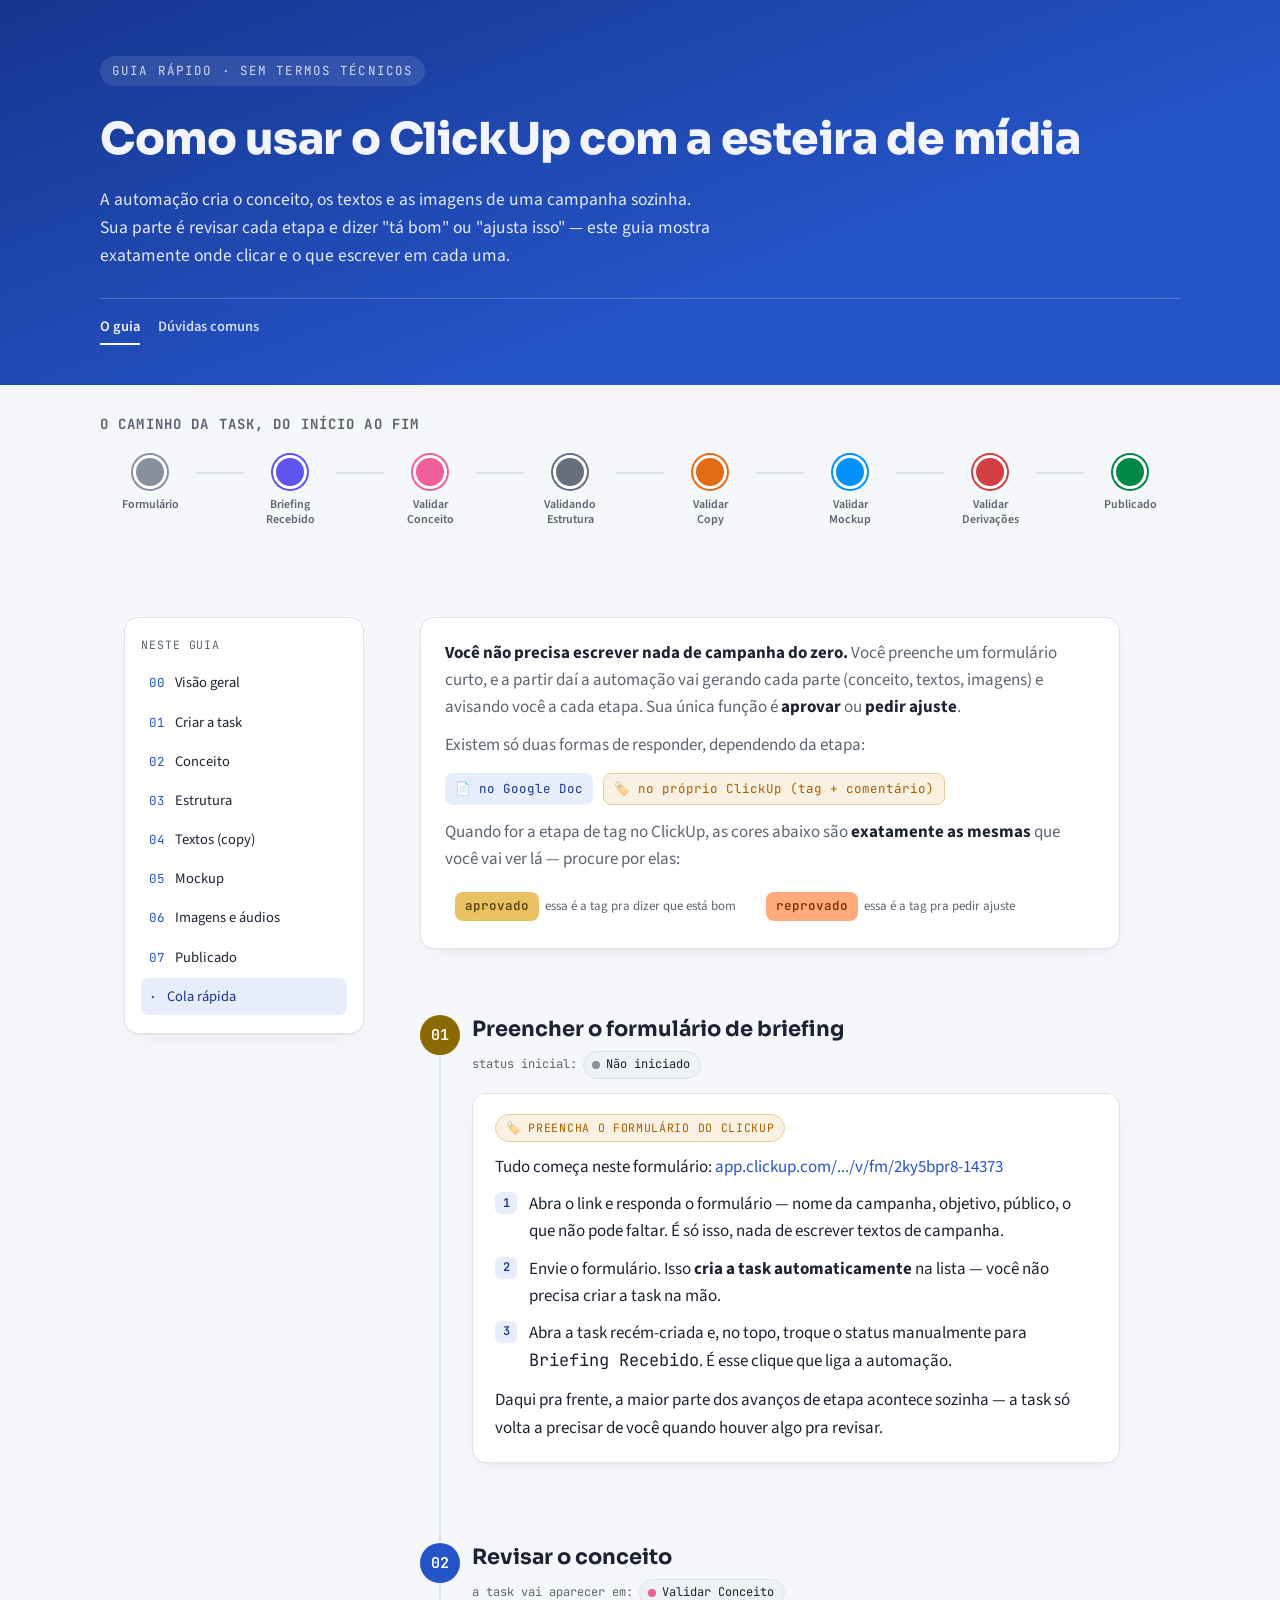
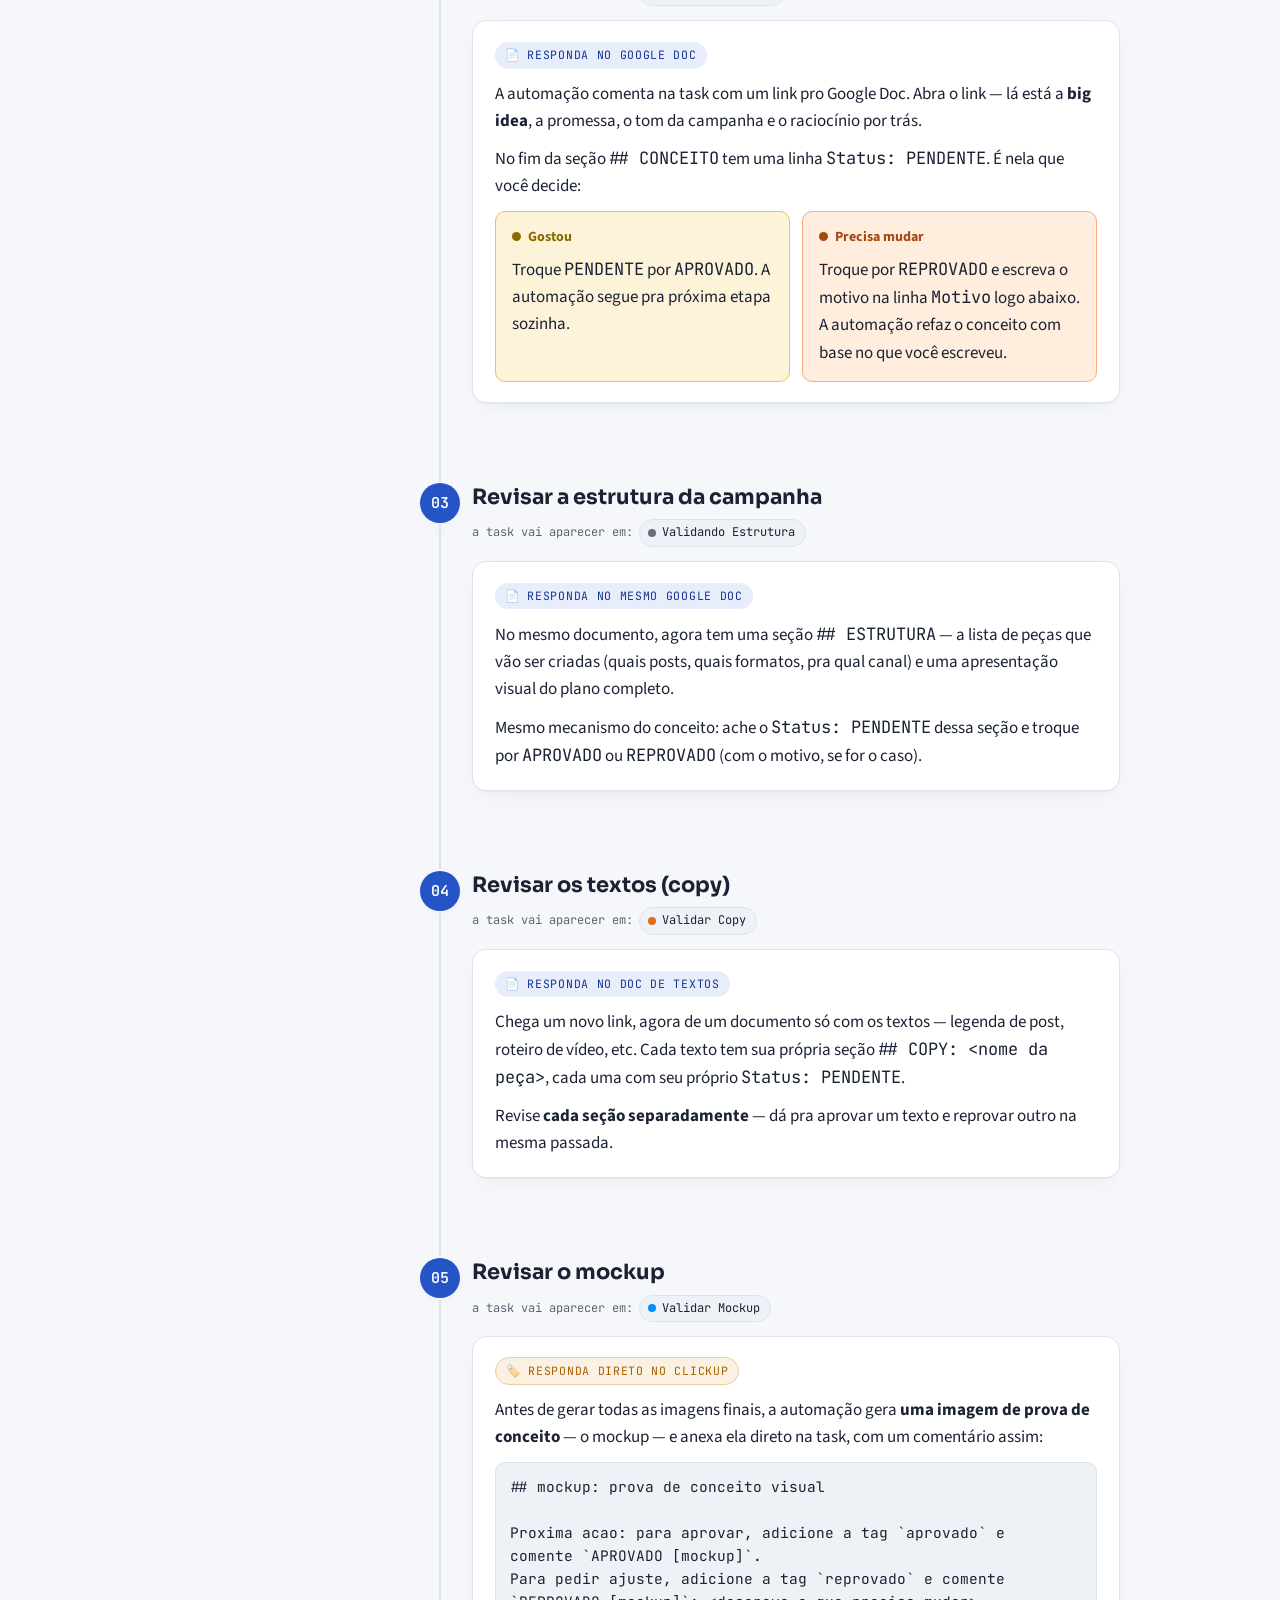
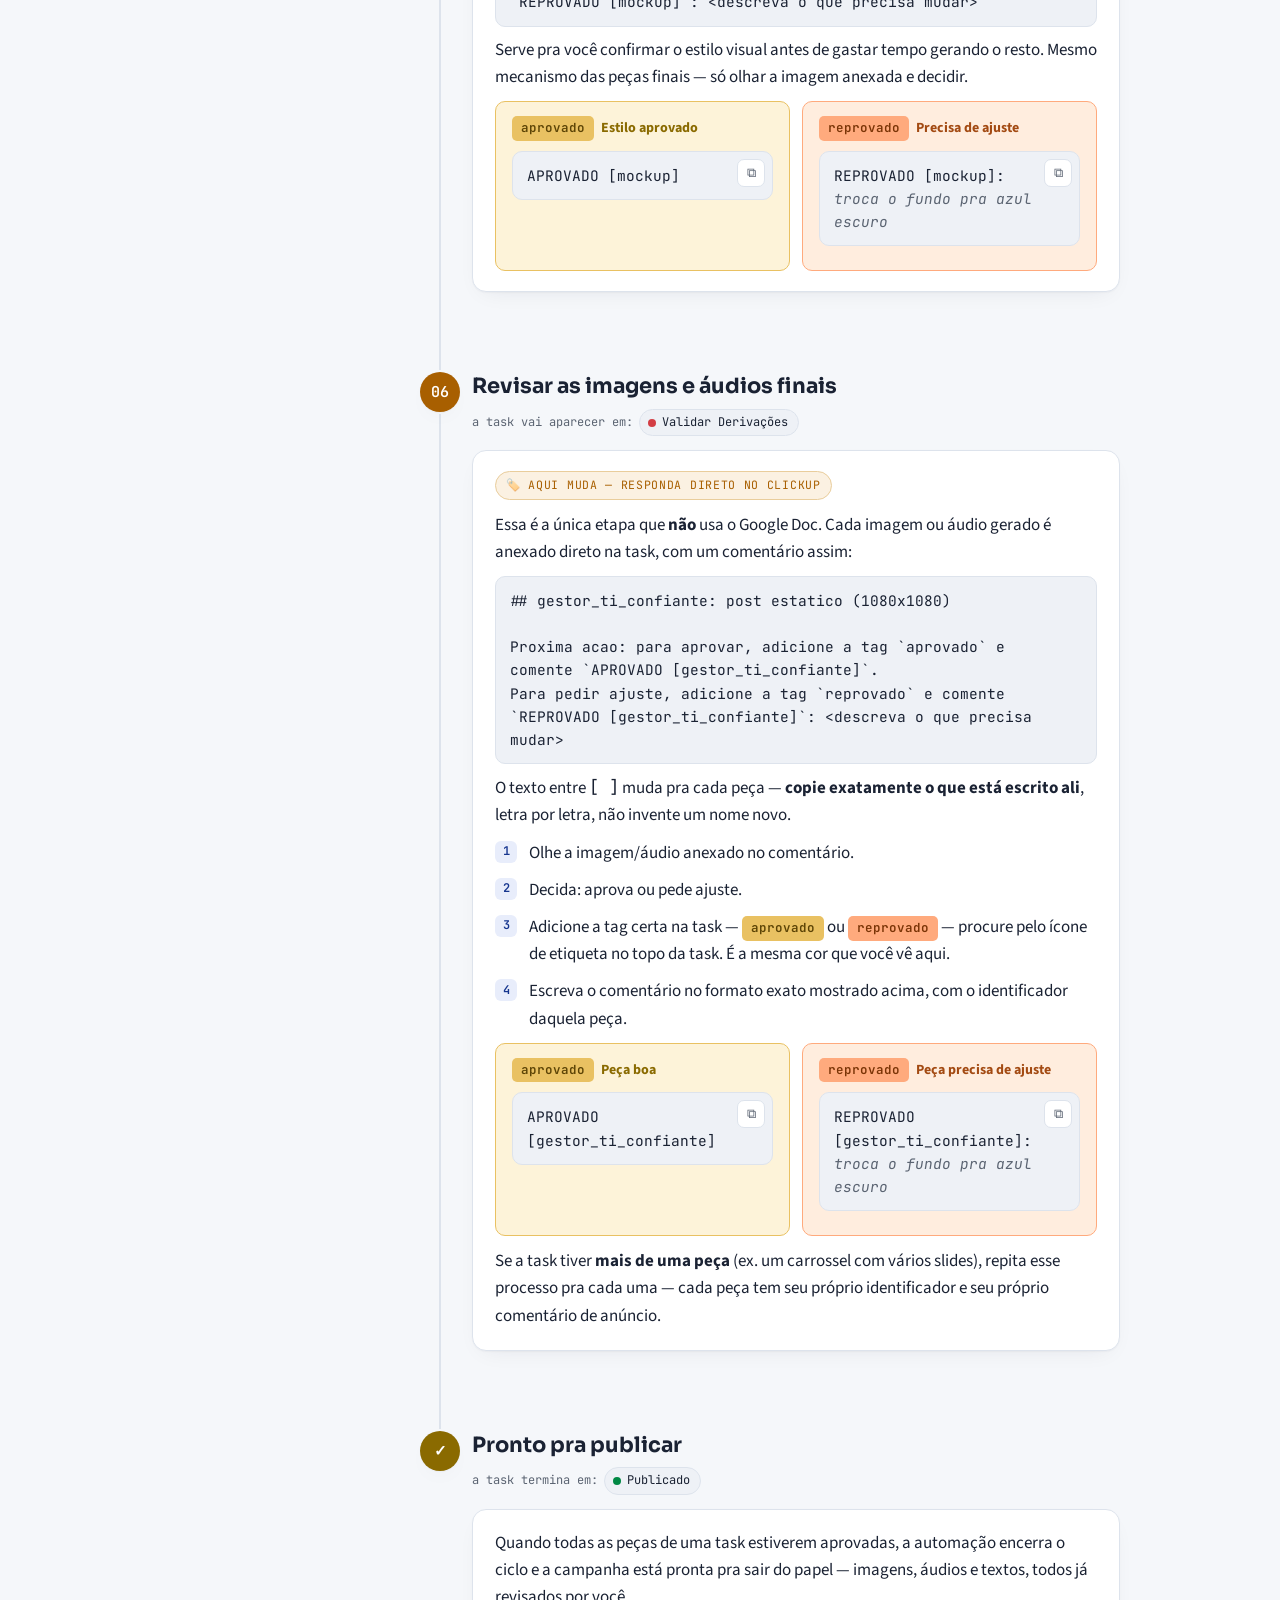
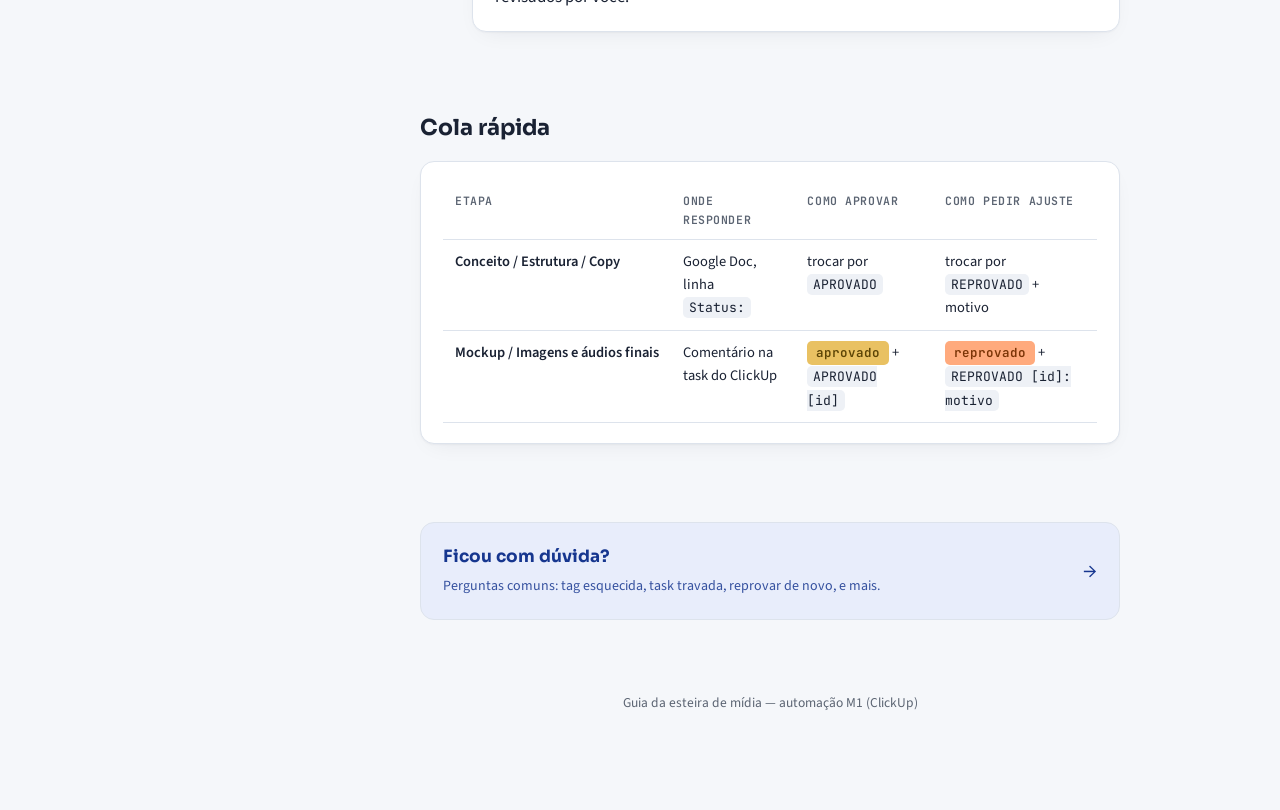
==== index.html @ e34e5178 "Gota do hover agora forma, solta e cai abaixo das letras (antes so crescia parada)" ====
<!doctype html>
<html lang="pt-BR">
<head>
<meta charset="UTF-8">
<title>Guia da Esteira de Mídia</title>
<meta name="viewport" content="width=device-width, initial-scale=1.0">
<meta name="robots" content="noindex, nofollow">
<meta name="description" content="Passo a passo de como usar o ClickUp com a automação de mídia: o fluxo completo, o que revisar em cada etapa e onde tirar dúvidas.">
<link rel="preconnect" href="https://fonts.googleapis.com">
<link rel="preconnect" href="https://fonts.gstatic.com" crossorigin>
<link href="https://fonts.googleapis.com/css2?family=Sora:wght@600;700;800&family=Source+Sans+3:wght@400;500;600;700&family=JetBrains+Mono:wght@400;500;600&display=swap" rel="stylesheet">
<link rel="stylesheet" href="style.css?v=5">
<style>
/* efeito de derretimento no hover das bolinhas do fluxo. está inline de propósito:
   assim não depende do cache do style.css externo, e vence a regra de hover antiga
   (mesma especificidade, mas declarada depois do <link>). */
.flowmap-node {
  position: relative;
  transform-origin: 50% 0%;
  transition: border-radius 0.45s ease, transform 0.45s ease;
}
.flowmap-node::after {
  content: "";
  position: absolute;
  left: 50%;
  top: 92%;
  width: 8px;
  height: 0;
  background: var(--fcolor, var(--text-soft));
  border-radius: 50% 50% 58% 58%;
  transform: translateX(-50%);
  opacity: 0;
  pointer-events: none;
}
.flowmap-step a:hover .flowmap-node {
  border-radius: 38% 62% 24% 76% / 78% 60% 40% 22%;
  transform: scaleY(0.62) scaleX(1.28) translateY(5px);
}
.flowmap-step a:hover .flowmap-node::after {
  animation: flowmap-pingo 1.5s ease-in infinite;
}
/* a gota se forma na base da bolinha, estica, solta e cai passando das letras */
@keyframes flowmap-pingo {
  0%   { height: 2px;  opacity: 0;    transform: translateX(-50%) translateY(0)    scaleX(1); }
  16%  { height: 8px;  opacity: 1;    transform: translateX(-50%) translateY(0)    scaleX(1); }
  30%  { height: 13px; opacity: 1;    transform: translateX(-50%) translateY(1px)  scaleX(0.78); }
  42%  { height: 9px;  opacity: 1;    transform: translateX(-50%) translateY(14px) scaleX(1); }
  72%  { height: 9px;  opacity: 0.95; transform: translateX(-50%) translateY(38px) scaleX(0.95); }
  100% { height: 9px;  opacity: 0;    transform: translateX(-50%) translateY(56px) scaleX(0.88); }
}
/* respiro embaixo pra gota cair sem ser cortada pelo overflow do .flowmap */
.flowmap { padding-bottom: 34px; }
</style>
</head>
<body>

<div class="top">
  <div class="top-inner">
    <span class="eyebrow">Guia rápido · sem termos técnicos</span>
    <h1>Como usar o ClickUp com a esteira de mídia</h1>
    <p class="lede">A automação cria o conceito, os textos e as imagens de uma campanha sozinha. Sua parte é revisar cada etapa e dizer "tá bom" ou "ajusta isso" — este guia mostra exatamente onde clicar e o que escrever em cada uma.</p>
    <nav class="top-nav">
      <a href="index.html" class="current">O guia</a>
      <a href="duvidas.html">Dúvidas comuns</a>
    </nav>
  </div>
</div>

<div class="flowmap-wrap">
  <div class="flowmap-inner">
    <h2>O caminho da task, do início ao fim</h2>
    <div class="flowmap">
      <div class="flowmap-step">
        <a href="#criar-task">
          <span class="flowmap-node" style="--fcolor:#87909e"></span>
          <span class="flowmap-label">Formulário</span>
        </a>
      </div>
      <div class="flowmap-connector"></div>
      <div class="flowmap-step">
        <a href="#criar-task">
          <span class="flowmap-node" style="--fcolor:#5f55ee"></span>
          <span class="flowmap-label">Briefing<br>Recebido</span>
        </a>
      </div>
      <div class="flowmap-connector"></div>
      <div class="flowmap-step">
        <a href="#conceito">
          <span class="flowmap-node" style="--fcolor:#ee5e99"></span>
          <span class="flowmap-label">Validar<br>Conceito</span>
        </a>
      </div>
      <div class="flowmap-connector"></div>
      <div class="flowmap-step">
        <a href="#estrutura">
          <span class="flowmap-node" style="--fcolor:#656f7d"></span>
          <span class="flowmap-label">Validando<br>Estrutura</span>
        </a>
      </div>
      <div class="flowmap-connector"></div>
      <div class="flowmap-step">
        <a href="#copy">
          <span class="flowmap-node" style="--fcolor:#e16b16"></span>
          <span class="flowmap-label">Validar<br>Copy</span>
        </a>
      </div>
      <div class="flowmap-connector"></div>
      <div class="flowmap-step">
        <a href="#mockup">
          <span class="flowmap-node" style="--fcolor:#0091ff"></span>
          <span class="flowmap-label">Validar<br>Mockup</span>
        </a>
      </div>
      <div class="flowmap-connector"></div>
      <div class="flowmap-step">
        <a href="#pecas">
          <span class="flowmap-node" style="--fcolor:#d33d44"></span>
          <span class="flowmap-label">Validar<br>Derivações</span>
        </a>
      </div>
      <div class="flowmap-connector"></div>
      <div class="flowmap-step">
        <a href="#publicado">
          <span class="flowmap-node" style="--fcolor:#008844"></span>
          <span class="flowmap-label">Publicado</span>
        </a>
      </div>
    </div>
  </div>
</div>

<div class="shell">
  <div class="nav-col">
    <nav aria-label="Navegação do guia">
      <span class="nav-title">Neste guia</span>
      <ol>
        <li><a href="#visao-geral"><span class="n">00</span> Visão geral</a></li>
        <li><a href="#criar-task"><span class="n">01</span> Criar a task</a></li>
        <li><a href="#conceito"><span class="n">02</span> Conceito</a></li>
        <li><a href="#estrutura"><span class="n">03</span> Estrutura</a></li>
        <li><a href="#copy"><span class="n">04</span> Textos (copy)</a></li>
        <li><a href="#mockup"><span class="n">05</span> Mockup</a></li>
        <li><a href="#pecas"><span class="n">06</span> Imagens e áudios</a></li>
        <li><a href="#publicado"><span class="n">07</span> Publicado</a></li>
        <li><a href="#chuleta"><span class="n">·</span> Cola rápida</a></li>
      </ol>
    </nav>
  </div>

  <div class="main-col">

    <section class="intro-block" id="visao-geral" data-observe>
      <p><strong>Você não precisa escrever nada de campanha do zero.</strong> Você preenche um formulário curto, e a partir daí a automação vai gerando cada parte (conceito, textos, imagens) e avisando você a cada etapa. Sua única função é <strong>aprovar</strong> ou <strong>pedir ajuste</strong>.</p>
      <p>Existem só duas formas de responder, dependendo da etapa:</p>
      <div class="legend">
        <span class="doc">📄 no Google Doc</span>
        <span class="cu">🏷️ no próprio ClickUp (tag + comentário)</span>
      </div>
      <p style="margin-top:14px">Quando for a etapa de tag no ClickUp, as cores abaixo são <strong>exatamente as mesmas</strong> que você vai ver lá — procure por elas:</p>
      <div class="legend">
        <span class="tag-note"><span class="tag-pill aprovado">aprovado</span> essa é a tag pra dizer que está bom</span>
        <span class="tag-note"><span class="tag-pill reprovado">reprovado</span> essa é a tag pra pedir ajuste</span>
      </div>
    </section>

    <div class="stage done" id="criar-task" data-observe>
      <div class="dot">01</div>
      <h2>Preencher o formulário de briefing</h2>
      <div class="status-pill">status inicial: <span class="chip" style="--dot-color:#87909e"><i class="status-dot"></i>Não iniciado</span></div>
      <div class="card">
        <div class="where-tag cu">🏷️ preencha o formulário do ClickUp</div>
        <p>Tudo começa neste formulário: <a href="https://app.clickup.com/90132830984/v/fm/2ky5bpr8-14373" target="_blank" rel="noopener">app.clickup.com/.../v/fm/2ky5bpr8-14373</a></p>
        <ol class="step-list">
          <li>Abra o link e responda o formulário — nome da campanha, objetivo, público, o que não pode faltar. É só isso, nada de escrever textos de campanha.</li>
          <li>Envie o formulário. Isso <strong>cria a task automaticamente</strong> na lista — você não precisa criar a task na mão.</li>
          <li>Abra a task recém-criada e, no topo, troque o status manualmente para <code>Briefing Recebido</code>. É esse clique que liga a automação.</li>
        </ol>
        <p style="margin-top:12px">Daqui pra frente, a maior parte dos avanços de etapa acontece sozinha — a task só volta a precisar de você quando houver algo pra revisar.</p>
      </div>
    </div>

    <div class="stage" id="conceito" data-observe>
      <div class="dot">02</div>
      <h2>Revisar o conceito</h2>
      <div class="status-pill">a task vai aparecer em: <span class="chip" style="--dot-color:#ee5e99"><i class="status-dot"></i>Validar Conceito</span></div>
      <div class="card">
        <div class="where-tag doc">📄 responda no Google Doc</div>
        <p>A automação comenta na task com um link pro Google Doc. Abra o link — lá está a <strong>big idea</strong>, a promessa, o tom da campanha e o raciocínio por trás.</p>
        <p>No fim da seção <code>## CONCEITO</code> tem uma linha <code>Status: PENDENTE</code>. É nela que você decide:</p>
        <div class="twocol">
          <div class="choice good">
            <div class="head"><span class="dot-mark"></span>Gostou</div>
            Troque <code>PENDENTE</code> por <code>APROVADO</code>. A automação segue pra próxima etapa sozinha.
          </div>
          <div class="choice bad">
            <div class="head"><span class="dot-mark"></span>Precisa mudar</div>
            Troque por <code>REPROVADO</code> e escreva o motivo na linha <code>Motivo</code> logo abaixo. A automação refaz o conceito com base no que você escreveu.
          </div>
        </div>
      </div>
    </div>

    <div class="stage" id="estrutura" data-observe>
      <div class="dot">03</div>
      <h2>Revisar a estrutura da campanha</h2>
      <div class="status-pill">a task vai aparecer em: <span class="chip" style="--dot-color:#656f7d"><i class="status-dot"></i>Validando Estrutura</span></div>
      <div class="card">
        <div class="where-tag doc">📄 responda no mesmo Google Doc</div>
        <p>No mesmo documento, agora tem uma seção <code>## ESTRUTURA</code> — a lista de peças que vão ser criadas (quais posts, quais formatos, pra qual canal) e uma apresentação visual do plano completo.</p>
        <p>Mesmo mecanismo do conceito: ache o <code>Status: PENDENTE</code> dessa seção e troque por <code>APROVADO</code> ou <code>REPROVADO</code> (com o motivo, se for o caso).</p>
      </div>
    </div>

    <div class="stage" id="copy" data-observe>
      <div class="dot">04</div>
      <h2>Revisar os textos (copy)</h2>
      <div class="status-pill">a task vai aparecer em: <span class="chip" style="--dot-color:#e16b16"><i class="status-dot"></i>Validar Copy</span></div>
      <div class="card">
        <div class="where-tag doc">📄 responda no Doc de textos</div>
        <p>Chega um novo link, agora de um documento só com os textos — legenda de post, roteiro de vídeo, etc. Cada texto tem sua própria seção <code>## COPY: &lt;nome da peça&gt;</code>, cada uma com seu próprio <code>Status: PENDENTE</code>.</p>
        <p>Revise <strong>cada seção separadamente</strong> — dá pra aprovar um texto e reprovar outro na mesma passada.</p>
      </div>
    </div>

    <div class="stage" id="mockup" data-observe>
      <div class="dot">05</div>
      <h2>Revisar o mockup</h2>
      <div class="status-pill">a task vai aparecer em: <span class="chip" style="--dot-color:#0091ff"><i class="status-dot"></i>Validar Mockup</span></div>
      <div class="card">
        <div class="where-tag cu">🏷️ responda direto no ClickUp</div>
        <p>Antes de gerar todas as imagens finais, a automação gera <strong>uma imagem de prova de conceito</strong> — o mockup — e anexa ela direto na task, com um comentário assim:</p>
        <div class="type-box-wrap">
          <div class="type-box" id="exemplo-anuncio-mockup">## mockup: prova de conceito visual

Proxima acao: para aprovar, adicione a tag `aprovado` e comente `APROVADO [mockup]`.
Para pedir ajuste, adicione a tag `reprovado` e comente `REPROVADO [mockup]`: &lt;descreva o que precisa mudar&gt;</div>
        </div>
        <p>Serve pra você confirmar o estilo visual antes de gastar tempo gerando o resto. Mesmo mecanismo das peças finais — só olhar a imagem anexada e decidir.</p>
        <div class="twocol">
          <div class="choice good">
            <div class="head"><span class="tag-pill aprovado">aprovado</span>Estilo aprovado</div>
            <div class="type-box-wrap">
              <div class="type-box" id="exemplo-aprovado-mockup">APROVADO [mockup]</div>
              <button class="copy-btn" data-copy-target="#exemplo-aprovado-mockup" title="Copiar" aria-label="Copiar texto de aprovação">⧉</button>
            </div>
          </div>
          <div class="choice bad">
            <div class="head"><span class="tag-pill reprovado">reprovado</span>Precisa de ajuste</div>
            <div class="type-box-wrap">
              <div class="type-box" id="exemplo-reprovado-mockup">REPROVADO [mockup]: <span class="ph">troca o fundo pra azul escuro</span></div>
              <button class="copy-btn" data-copy-target="#exemplo-reprovado-mockup" title="Copiar" aria-label="Copiar texto de reprovação">⧉</button>
            </div>
          </div>
        </div>
      </div>
    </div>

    <div class="stage action" id="pecas" data-observe>
      <div class="dot">06</div>
      <h2>Revisar as imagens e áudios finais</h2>
      <div class="status-pill">a task vai aparecer em: <span class="chip" style="--dot-color:#d33d44"><i class="status-dot"></i>Validar Derivações</span></div>
      <div class="card">
        <div class="where-tag cu">🏷️ aqui muda — responda direto no ClickUp</div>
        <p>Essa é a única etapa que <strong>não</strong> usa o Google Doc. Cada imagem ou áudio gerado é anexado direto na task, com um comentário assim:</p>
        <div class="type-box-wrap">
          <div class="type-box" id="exemplo-anuncio">## gestor_ti_confiante: post estatico (1080x1080)

Proxima acao: para aprovar, adicione a tag `aprovado` e comente `APROVADO [gestor_ti_confiante]`.
Para pedir ajuste, adicione a tag `reprovado` e comente `REPROVADO [gestor_ti_confiante]`: &lt;descreva o que precisa mudar&gt;</div>
        </div>
        <p>O texto entre <code>[ ]</code> muda pra cada peça — <strong>copie exatamente o que está escrito ali</strong>, letra por letra, não invente um nome novo.</p>
        <ol class="step-list">
          <li>Olhe a imagem/áudio anexado no comentário.</li>
          <li>Decida: aprova ou pede ajuste.</li>
          <li>Adicione a tag certa na task — <span class="tag-pill aprovado">aprovado</span> ou <span class="tag-pill reprovado">reprovado</span> — procure pelo ícone de etiqueta no topo da task. É a mesma cor que você vê aqui.</li>
          <li>Escreva o comentário no formato exato mostrado acima, com o identificador daquela peça.</li>
        </ol>
        <div class="twocol">
          <div class="choice good">
            <div class="head"><span class="tag-pill aprovado">aprovado</span>Peça boa</div>
            <div class="type-box-wrap">
              <div class="type-box" id="exemplo-aprovado">APROVADO [gestor_ti_confiante]</div>
              <button class="copy-btn" data-copy-target="#exemplo-aprovado" title="Copiar" aria-label="Copiar texto de aprovação">⧉</button>
            </div>
          </div>
          <div class="choice bad">
            <div class="head"><span class="tag-pill reprovado">reprovado</span>Peça precisa de ajuste</div>
            <div class="type-box-wrap">
              <div class="type-box" id="exemplo-reprovado">REPROVADO [gestor_ti_confiante]: <span class="ph">troca o fundo pra azul escuro</span></div>
              <button class="copy-btn" data-copy-target="#exemplo-reprovado" title="Copiar" aria-label="Copiar texto de reprovação">⧉</button>
            </div>
          </div>
        </div>
        <p style="margin-top:12px">Se a task tiver <strong>mais de uma peça</strong> (ex. um carrossel com vários slides), repita esse processo pra cada uma — cada peça tem seu próprio identificador e seu próprio comentário de anúncio.</p>
      </div>
    </div>

    <div class="stage done" id="publicado" data-observe>
      <div class="dot">✓</div>
      <h2>Pronto pra publicar</h2>
      <div class="status-pill">a task termina em: <span class="chip" style="--dot-color:#008844"><i class="status-dot"></i>Publicado</span></div>
      <div class="card">
        <p>Quando todas as peças de uma task estiverem aprovadas, a automação encerra o ciclo e a campanha está pronta pra sair do papel — imagens, áudios e textos, todos já revisados por você.</p>
      </div>
    </div>

    <section id="chuleta" data-observe>
      <h2 style="font-size:22px; margin-bottom: 16px;">Cola rápida</h2>
      <div class="card cheat-wrap">
        <table class="cheat">
          <thead>
            <tr><th>Etapa</th><th>Onde responder</th><th>Como aprovar</th><th>Como pedir ajuste</th></tr>
          </thead>
          <tbody>
            <tr>
              <td>Conceito / Estrutura / Copy</td>
              <td>Google Doc, linha <code>Status:</code></td>
              <td>trocar por <code>APROVADO</code></td>
              <td>trocar por <code>REPROVADO</code> + motivo</td>
            </tr>
            <tr>
              <td>Mockup / Imagens e áudios finais</td>
              <td>Comentário na task do ClickUp</td>
              <td><span class="tag-pill aprovado">aprovado</span> + <code>APROVADO [id]</code></td>
              <td><span class="tag-pill reprovado">reprovado</span> + <code>REPROVADO [id]: motivo</code></td>
            </tr>
          </tbody>
        </table>
      </div>
    </section>

    <a class="next-link" href="duvidas.html">
      <span class="txt">
        <strong>Ficou com dúvida?</strong>
        <span>Perguntas comuns: tag esquecida, task travada, reprovar de novo, e mais.</span>
      </span>
      <span class="arrow">→</span>
    </a>

    <footer class="end">Guia da esteira de mídia — automação M1 (ClickUp)</footer>

  </div>
</div>

<script src="script.js"></script>
</body>
</html>
---- style.css ----
:root {
  --bg: #f5f7fa;
  --surface: #ffffff;
  --surface-2: #eef1f6;
  --border: #dde3ec;
  --text: #1a2233;
  --text-soft: #5b6472;
  --accent: #2554c7;
  --accent-soft: #e8edfb;
  --accent-strong: #16368f;
  --amber: #a85f00;
  --amber-soft: #fbf1e2;
  --amber-border: #e9cd9c;

  /* cores reais das tags do ClickUp (space "Automação"): aprovado / reprovado.
     ficam fixas (não mudam com o tema) porque representam uma cor do mundo real. */
  --tag-aprovado: #e9c162;
  --tag-aprovado-ink: #5c4406;
  --tag-reprovado: #ffaa7d;
  --tag-reprovado-ink: #7a3406;

  --good: #8a6a00;
  --good-soft: #fdf3d9;
  --good-border: #e9c162;
  --bad: #a34a12;
  --bad-soft: #ffedde;
  --bad-border: #ffaa7d;

  --shadow: 0 1px 2px rgba(20, 30, 50, 0.04), 0 8px 24px -12px rgba(20, 30, 50, 0.10);
  --radius: 14px;
  --font-display: "Sora", system-ui, sans-serif;
  --font-body: "Source Sans 3", system-ui, sans-serif;
  --font-mono: "JetBrains Mono", ui-monospace, monospace;
}

@media (prefers-color-scheme: dark) {
  :root:not([data-theme="light"]) {
    --bg: #10141c;
    --surface: #171d29;
    --surface-2: #1d2432;
    --border: #2a3345;
    --text: #e7ebf3;
    --text-soft: #9aa5bd;
    --accent: #6d94ff;
    --accent-soft: #1c2740;
    --accent-strong: #a9c0ff;
    --amber: #e2ac5c;
    --amber-soft: #35281a;
    --amber-border: #5a4423;
    --good: #f0d090;
    --good-soft: #362b10;
    --good-border: #e9c162;
    --bad: #ffb98c;
    --bad-soft: #3a2214;
    --bad-border: #ffaa7d;
    --shadow: 0 1px 2px rgba(0, 0, 0, 0.3), 0 8px 24px -12px rgba(0, 0, 0, 0.5);
  }
}

:root[data-theme="dark"] {
  --bg: #10141c;
  --surface: #171d29;
  --surface-2: #1d2432;
  --border: #2a3345;
  --text: #e7ebf3;
  --text-soft: #9aa5bd;
  --accent: #6d94ff;
  --accent-soft: #1c2740;
  --accent-strong: #a9c0ff;
  --amber: #e2ac5c;
  --amber-soft: #35281a;
  --amber-border: #5a4423;
  --good: #f0d090;
  --good-soft: #362b10;
  --good-border: #e9c162;
  --bad: #ffb98c;
  --bad-soft: #3a2214;
  --bad-border: #ffaa7d;
  --shadow: 0 1px 2px rgba(0, 0, 0, 0.3), 0 8px 24px -12px rgba(0, 0, 0, 0.5);
}

* { box-sizing: border-box; }
html { scroll-behavior: smooth; }
@media (prefers-reduced-motion: reduce) { html { scroll-behavior: auto; } }

body {
  margin: 0;
  background: var(--bg);
  color: var(--text);
  font-family: var(--font-body);
  font-size: 17px;
  line-height: 1.6;
  -webkit-font-smoothing: antialiased;
}

a { color: var(--accent); text-decoration: none; }
a:hover { text-decoration: underline; }
a:focus-visible, button:focus-visible, summary:focus-visible {
  outline: 2px solid var(--accent); outline-offset: 2px; border-radius: 4px;
}

h1, h2, h3 { font-family: var(--font-display); text-wrap: balance; margin: 0; }
code, .mono { font-family: var(--font-mono); }

/* ---------------- layout shell ---------------- */
.shell {
  max-width: 1080px;
  margin: 0 auto;
  padding: 0 24px 96px;
  display: grid;
  grid-template-columns: 240px minmax(0, 700px);
  gap: 56px;
  align-items: start;
}
@media (max-width: 880px) {
  .shell { grid-template-columns: minmax(0, 1fr); }
  .nav-col { display: none; }
}

/* ---------------- top banner ---------------- */
.top {
  background: linear-gradient(160deg, var(--accent-strong), var(--accent) 65%);
  color: #f2f5ff;
  padding: 56px 24px 40px;
}
.top-inner { max-width: 1080px; margin: 0 auto; }
.eyebrow {
  font-family: var(--font-mono);
  font-size: 12.5px;
  letter-spacing: 0.09em;
  text-transform: uppercase;
  opacity: 0.85;
  display: inline-flex;
  align-items: center;
  gap: 8px;
  background: rgba(255,255,255,0.12);
  padding: 5px 12px;
  border-radius: 999px;
}
.top h1 {
  font-size: clamp(30px, 4.2vw, 44px);
  font-weight: 800;
  margin: 18px 0 12px;
  letter-spacing: -0.01em;
}
.top p.lede { max-width: 620px; font-size: 17.5px; opacity: 0.94; margin: 0 0 28px; }

.top-nav {
  display: flex;
  gap: 18px;
  font-size: 14.5px;
  border-top: 1px solid rgba(255,255,255,0.22);
  padding-top: 16px;
}
.top-nav a { color: #f2f5ff; opacity: 0.85; font-weight: 600; }
.top-nav a.current { opacity: 1; border-bottom: 2px solid #fff; padding-bottom: 4px; }
.top-nav a:hover { opacity: 1; }

/* ---------------- flow map (o caminho) ---------------- */
.flowmap-wrap { background: var(--bg); padding: 28px 24px 8px; }
.flowmap-inner { max-width: 1080px; margin: 0 auto; }
.flowmap-inner h2 {
  font-size: 14px;
  text-transform: uppercase;
  letter-spacing: 0.08em;
  color: var(--text-soft);
  font-family: var(--font-mono);
  margin-bottom: 14px;
}
.flowmap {
  display: flex;
  align-items: flex-start;
  gap: 0;
  overflow-x: auto;
  /* overflow-x:auto força overflow-y a computar como auto também (regra do spec
     quando um eixo não é 'visible') — sem esse respiro no topo, o anel do
     box-shadow do círculo fica cortado pela caixa de rolagem. o respiro embaixo
     é maior porque a gota do hover cai até ~56px abaixo da bolinha. */
  padding: 6px 4px 34px;
  scrollbar-width: thin;
}
.flowmap-step {
  display: flex;
  flex-direction: column;
  align-items: center;
  gap: 8px;
  flex: 0 0 auto;
  width: 92px;
}
.flowmap-step a {
  display: flex;
  flex-direction: column;
  align-items: center;
  gap: 8px;
  text-align: center;
  color: var(--text);
  padding: 0 6px 8px;
  border-radius: 10px;
  width: 100%;
}
.flowmap-step a:hover { background: var(--surface-2); text-decoration: none; }
.flowmap-node {
  width: 34px; height: 34px;
  border-radius: 50%;
  background: var(--fcolor, var(--text-soft));
  border: 3px solid var(--surface);
  box-shadow: 0 0 0 2px var(--fcolor, var(--text-soft));
  flex: 0 0 auto;
  position: relative;
  /* derrete ao passar o mouse: a bolinha achata/escorre e solta uma gota */
  transform-origin: 50% 0%;
  transition: border-radius 0.45s ease, transform 0.45s ease;
}
.flowmap-node::after {
  content: "";
  position: absolute;
  left: 50%;
  top: 92%;
  width: 8px;
  height: 0;
  background: var(--fcolor, var(--text-soft));
  border-radius: 50% 50% 58% 58%;
  transform: translateX(-50%);
  opacity: 0;
  pointer-events: none;
}
.flowmap-step a:hover .flowmap-node {
  border-radius: 38% 62% 24% 76% / 78% 60% 40% 22%;
  transform: scaleY(0.62) scaleX(1.28) translateY(5px);
}
.flowmap-step a:hover .flowmap-node::after {
  animation: flowmap-pingo 1.5s ease-in infinite;
}
/* a gota se forma na base da bolinha, estica, solta e cai passando das letras */
@keyframes flowmap-pingo {
  0%   { height: 2px;  opacity: 0;    transform: translateX(-50%) translateY(0)    scaleX(1); }
  16%  { height: 8px;  opacity: 1;    transform: translateX(-50%) translateY(0)    scaleX(1); }
  30%  { height: 13px; opacity: 1;    transform: translateX(-50%) translateY(1px)  scaleX(0.78); }
  42%  { height: 9px;  opacity: 1;    transform: translateX(-50%) translateY(14px) scaleX(1); }
  72%  { height: 9px;  opacity: 0.95; transform: translateX(-50%) translateY(38px) scaleX(0.95); }
  100% { height: 9px;  opacity: 0;    transform: translateX(-50%) translateY(56px) scaleX(0.88); }
}
.flowmap-label {
  font-size: 12px;
  font-weight: 600;
  line-height: 1.25;
  color: var(--text-soft);
}
/* linha conectora entre os círculos — alinhada ao centro vertical do
   círculo (metade de 34px = 17px do topo do step) via margin-top */
.flowmap-connector {
  flex: 1 1 20px;
  min-width: 12px;
  height: 2px;
  background: var(--border);
  margin-top: 17px;
}

@media (max-width: 700px) {
  .flowmap-label { display: none; }
  .flowmap-step { width: 46px; }
  .flowmap-connector { flex-basis: 10px; }
}

/* ---------------- side nav ---------------- */
.nav-col { position: sticky; top: 32px; padding-top: 40px; }
.nav-col nav {
  background: var(--surface);
  border: 1px solid var(--border);
  border-radius: var(--radius);
  padding: 18px 16px;
  box-shadow: var(--shadow);
}
.nav-col .nav-title {
  font-family: var(--font-mono);
  font-size: 11.5px;
  text-transform: uppercase;
  letter-spacing: 0.08em;
  color: var(--text-soft);
  margin-bottom: 10px;
  display: block;
}
.nav-col ol { list-style: none; margin: 0; padding: 0; display: flex; flex-direction: column; gap: 2px; }
.nav-col a {
  display: flex;
  gap: 10px;
  align-items: baseline;
  color: var(--text);
  font-size: 14.5px;
  padding: 7px 8px;
  border-radius: 8px;
}
.nav-col a:hover { background: var(--surface-2); text-decoration: none; }
.nav-col a .n { font-family: var(--font-mono); color: var(--accent); font-size: 12.5px; flex: 0 0 auto; }
.nav-col a.active { background: var(--accent-soft); color: var(--accent-strong); }
.nav-col a.active .n { color: var(--accent-strong); }

.main-col { padding-top: 40px; display: flex; flex-direction: column; gap: 64px; min-width: 0; }

section.intro-block {
  background: var(--surface);
  border: 1px solid var(--border);
  border-radius: var(--radius);
  padding: 22px 24px;
  box-shadow: var(--shadow);
}
section.intro-block p { margin: 0 0 10px; color: var(--text-soft); }
section.intro-block p:last-child { margin-bottom: 0; }
section.intro-block strong { color: var(--text); }

.legend { display: flex; flex-wrap: wrap; gap: 10px; margin-top: 14px; }
.legend span {
  font-family: var(--font-mono);
  font-size: 12.5px;
  padding: 5px 10px;
  border-radius: 8px;
  display: inline-flex;
  align-items: center;
  gap: 6px;
}
.legend .doc { background: var(--accent-soft); color: var(--accent-strong); }
.legend .cu { background: var(--amber-soft); color: var(--amber); border: 1px solid var(--amber-border); }
.legend .tag-note {
  display: inline-flex; align-items: center; gap: 6px;
  font-family: var(--font-body); font-size: 13px; color: var(--text-soft);
}

.tag-pill {
  font-family: var(--font-mono);
  font-size: 12.5px;
  font-weight: 600;
  padding: 3px 9px;
  border-radius: 5px;
  display: inline-flex;
  align-items: center;
  line-height: 1.5;
}
.tag-pill.aprovado { background: var(--tag-aprovado); color: var(--tag-aprovado-ink); }
.tag-pill.reprovado { background: var(--tag-reprovado); color: var(--tag-reprovado-ink); }

/* ---------------- timeline / steps ---------------- */
.stage { position: relative; padding-left: 52px; scroll-margin-top: 24px; }
.stage::before {
  content: "";
  position: absolute;
  left: 19px; top: 44px; bottom: -64px;
  width: 2px;
  background: var(--border);
}
.stage:last-of-type::before { display: none; }
.stage .dot {
  position: absolute;
  left: 0; top: 2px;
  width: 40px; height: 40px;
  border-radius: 50%;
  background: var(--accent);
  color: #fff;
  display: flex; align-items: center; justify-content: center;
  font-family: var(--font-mono);
  font-weight: 600;
  font-size: 15px;
  box-shadow: var(--shadow);
}
.stage.done .dot { background: var(--good); }
.stage.action .dot { background: var(--amber); }

.stage h2 { font-size: 21px; font-weight: 700; margin-bottom: 4px; }
.stage .status-pill {
  font-family: var(--font-mono);
  font-size: 12px;
  color: var(--text-soft);
  display: inline-flex;
  align-items: center;
  gap: 6px;
  margin-bottom: 14px;
}
.stage .status-pill .chip {
  background: var(--surface-2);
  border: 1px solid var(--border);
  padding: 3px 10px 3px 8px;
  border-radius: 999px;
  color: var(--text);
  display: inline-flex;
  align-items: center;
  gap: 6px;
}
.chip .status-dot { width: 8px; height: 8px; border-radius: 50%; flex: 0 0 auto; background: var(--dot-color, var(--text-soft)); }

.card {
  background: var(--surface);
  border: 1px solid var(--border);
  border-radius: var(--radius);
  padding: 20px 22px;
  box-shadow: var(--shadow);
  margin-bottom: 14px;
}
.card > *:first-child { margin-top: 0; }
.card > *:last-child { margin-bottom: 0; }
.card p { margin: 0 0 10px; }
.card ul { margin: 0 0 10px; padding-left: 20px; }
.card li { margin-bottom: 6px; }

.where-tag {
  font-family: var(--font-mono);
  font-size: 11.5px;
  text-transform: uppercase;
  letter-spacing: 0.06em;
  display: inline-flex;
  align-items: center;
  gap: 6px;
  padding: 4px 10px;
  border-radius: 999px;
  margin-bottom: 12px;
}
.where-tag.doc { background: var(--accent-soft); color: var(--accent-strong); }
.where-tag.cu { background: var(--amber-soft); color: var(--amber); border: 1px solid var(--amber-border); }

.type-box-wrap { position: relative; margin: 10px 0; }
.type-box {
  font-family: var(--font-mono);
  font-size: 14.5px;
  background: var(--surface-2);
  border: 1px solid var(--border);
  border-radius: 10px;
  padding: 12px 40px 12px 14px;
  overflow-x: auto;
  white-space: pre-wrap;
  word-break: break-word;
}
.type-box .ph { color: var(--text-soft); font-style: italic; }
.copy-btn {
  position: absolute;
  top: 8px; right: 8px;
  width: 28px; height: 28px;
  border-radius: 7px;
  border: 1px solid var(--border);
  background: var(--surface);
  color: var(--text-soft);
  cursor: pointer;
  display: flex; align-items: center; justify-content: center;
  font-size: 13px;
  transition: background 0.15s ease, color 0.15s ease;
}
.copy-btn:hover { background: var(--accent-soft); color: var(--accent-strong); }
.copy-btn.copied { background: var(--good-soft); color: var(--good); border-color: var(--good-border); }

.twocol { display: grid; grid-template-columns: 1fr 1fr; gap: 12px; }
@media (max-width: 620px) { .twocol { grid-template-columns: 1fr; } }

.choice { border-radius: 10px; padding: 14px 16px; border: 1px solid; }
.choice.good { background: var(--good-soft); border-color: var(--good-border); }
.choice.bad { background: var(--bad-soft); border-color: var(--bad-border); }
.choice .head { font-weight: 700; font-size: 14px; display: flex; align-items: center; gap: 7px; margin-bottom: 8px; }
.choice.good .head { color: var(--good); }
.choice.bad .head { color: var(--bad); }
.choice .dot-mark { width: 9px; height: 9px; border-radius: 50%; background: currentColor; flex: 0 0 auto; }

.step-list { counter-reset: step; list-style: none; margin: 0; padding: 0; }
.step-list li { counter-increment: step; position: relative; padding-left: 34px; margin-bottom: 10px; }
.step-list li::before {
  content: counter(step);
  position: absolute;
  left: 0; top: 1px;
  width: 22px; height: 22px;
  border-radius: 6px;
  background: var(--accent-soft);
  color: var(--accent-strong);
  font-family: var(--font-mono);
  font-size: 12px;
  font-weight: 600;
  display: flex; align-items: center; justify-content: center;
}

details.faq {
  background: var(--surface);
  border: 1px solid var(--border);
  border-radius: 10px;
  padding: 4px 18px;
  margin-bottom: 10px;
  box-shadow: var(--shadow);
}
details.faq summary {
  cursor: pointer;
  font-weight: 600;
  padding: 14px 0;
  display: flex;
  align-items: center;
  justify-content: space-between;
  gap: 12px;
  list-style: none;
}
details.faq summary::-webkit-details-marker { display: none; }
details.faq summary .arrow {
  font-family: var(--font-mono);
  color: var(--accent);
  transition: transform 0.2s ease;
  flex: 0 0 auto;
}
details.faq[open] summary .arrow { transform: rotate(90deg); }
details.faq .answer { padding: 0 0 16px; color: var(--text-soft); }
details.faq .answer p { margin: 0 0 8px; }
details.faq .answer p:last-child { margin-bottom: 0; }

.faq-group-title {
  font-family: var(--font-mono);
  font-size: 12px;
  text-transform: uppercase;
  letter-spacing: 0.07em;
  color: var(--text-soft);
  margin: 0 0 12px;
}

.cheat { width: 100%; border-collapse: collapse; font-size: 14.5px; }
.cheat th, .cheat td { text-align: left; padding: 10px 12px; border-bottom: 1px solid var(--border); vertical-align: top; }
.cheat th {
  font-family: var(--font-mono);
  font-size: 11.5px;
  text-transform: uppercase;
  letter-spacing: 0.05em;
  color: var(--text-soft);
  font-weight: 600;
}
.cheat td:first-child { white-space: nowrap; font-weight: 600; }
.cheat-wrap { overflow-x: auto; }
.cheat code { font-size: 13px; background: var(--surface-2); padding: 2px 6px; border-radius: 5px; }

.next-link {
  display: flex;
  align-items: center;
  justify-content: space-between;
  gap: 16px;
  background: var(--accent-soft);
  border: 1px solid var(--accent-border, var(--border));
  border-radius: var(--radius);
  padding: 20px 22px;
  color: var(--accent-strong);
}
.next-link .txt strong { display: block; font-family: var(--font-display); font-size: 17px; margin-bottom: 2px; }
.next-link .txt span { font-size: 14px; opacity: 0.85; }
.next-link .arrow { font-size: 22px; flex: 0 0 auto; }
.next-link:hover { text-decoration: none; background: var(--surface-2); }

footer.end { text-align: center; color: var(--text-soft); font-size: 13.5px; padding-top: 8px; }
footer.end a { color: var(--text-soft); }
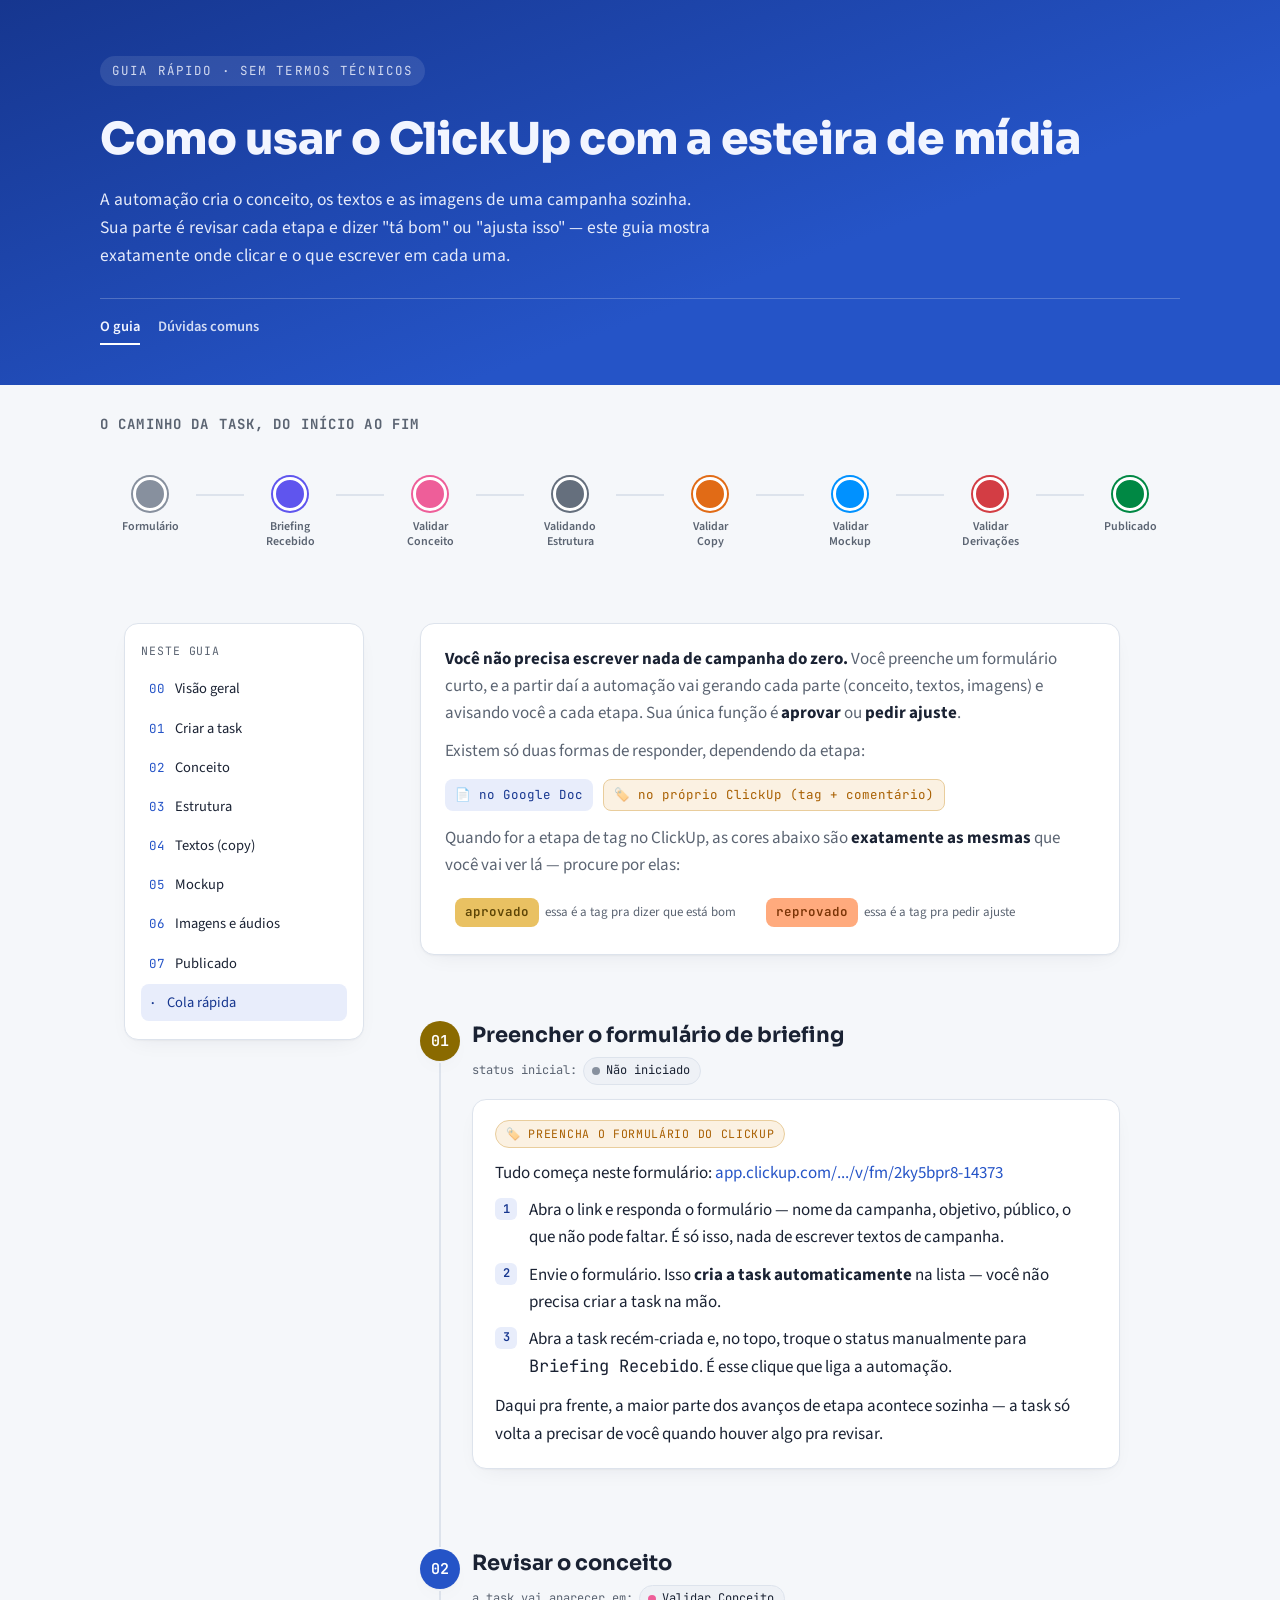
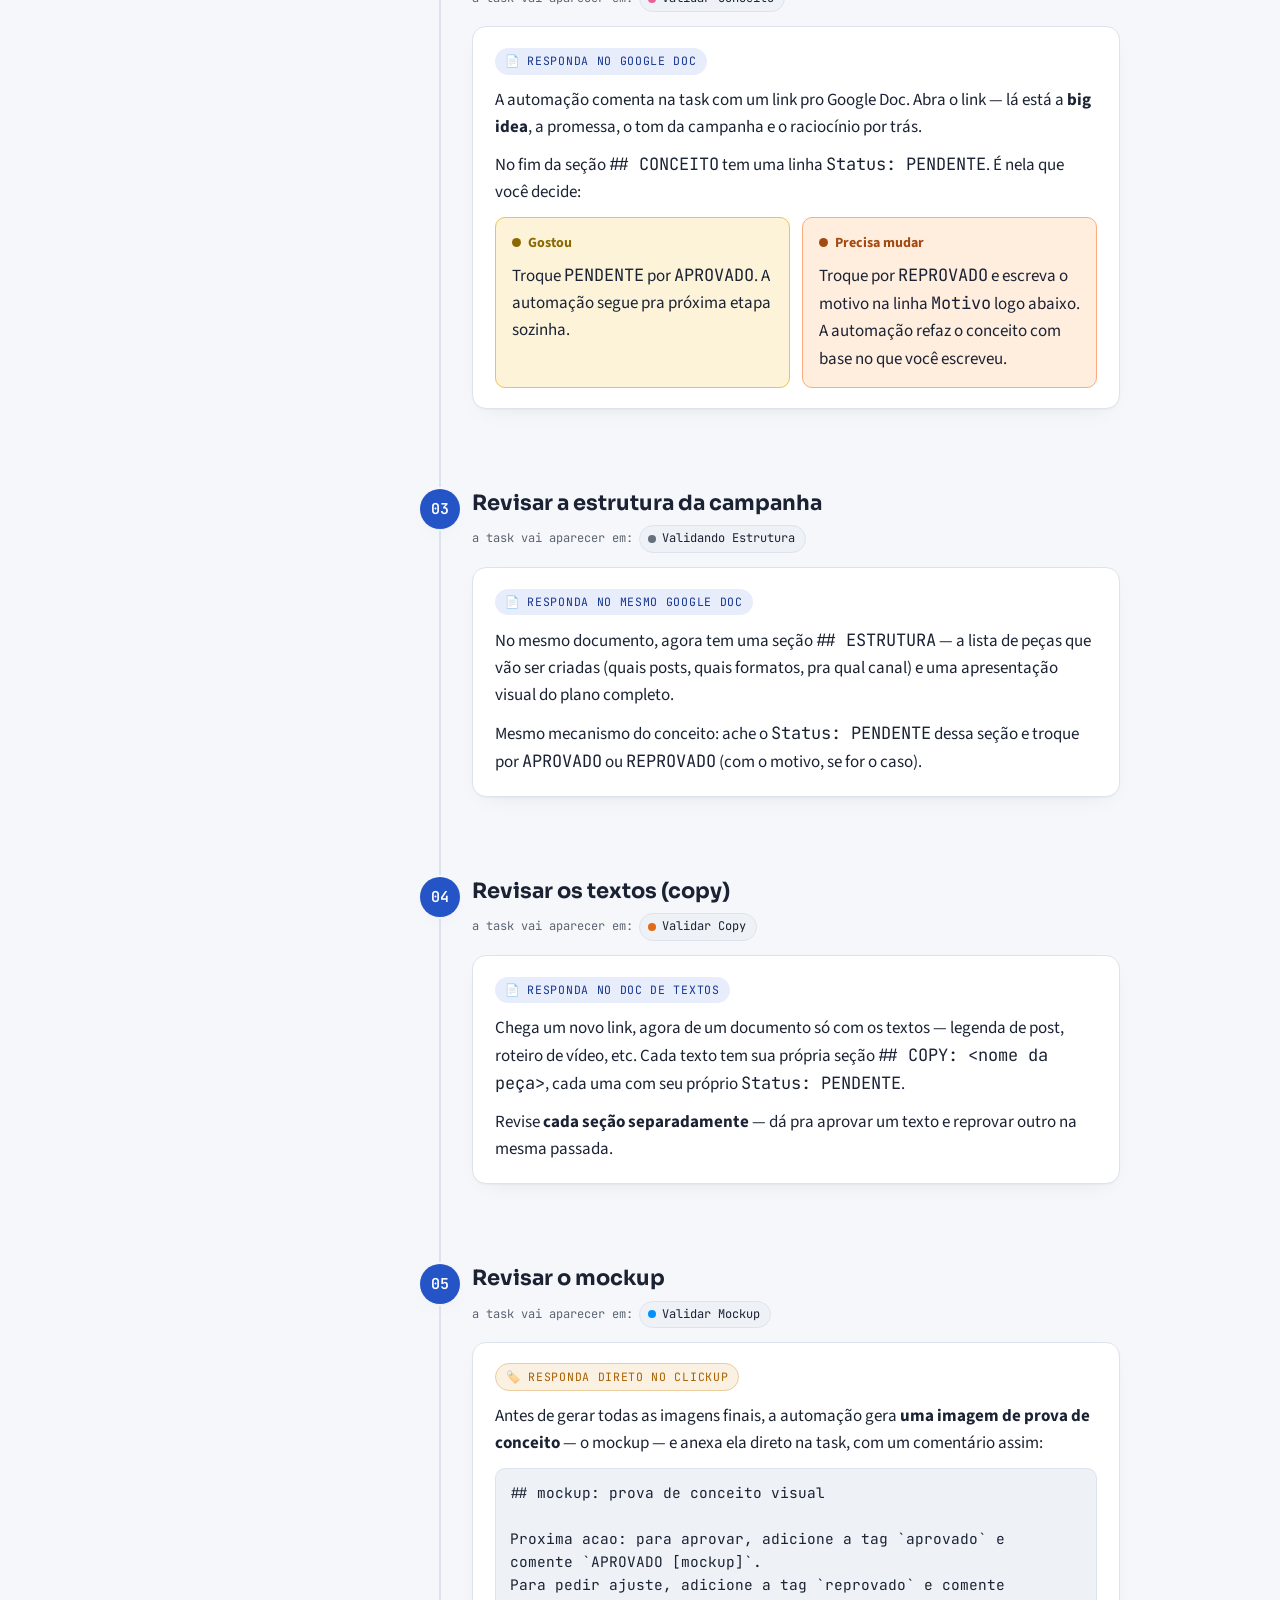
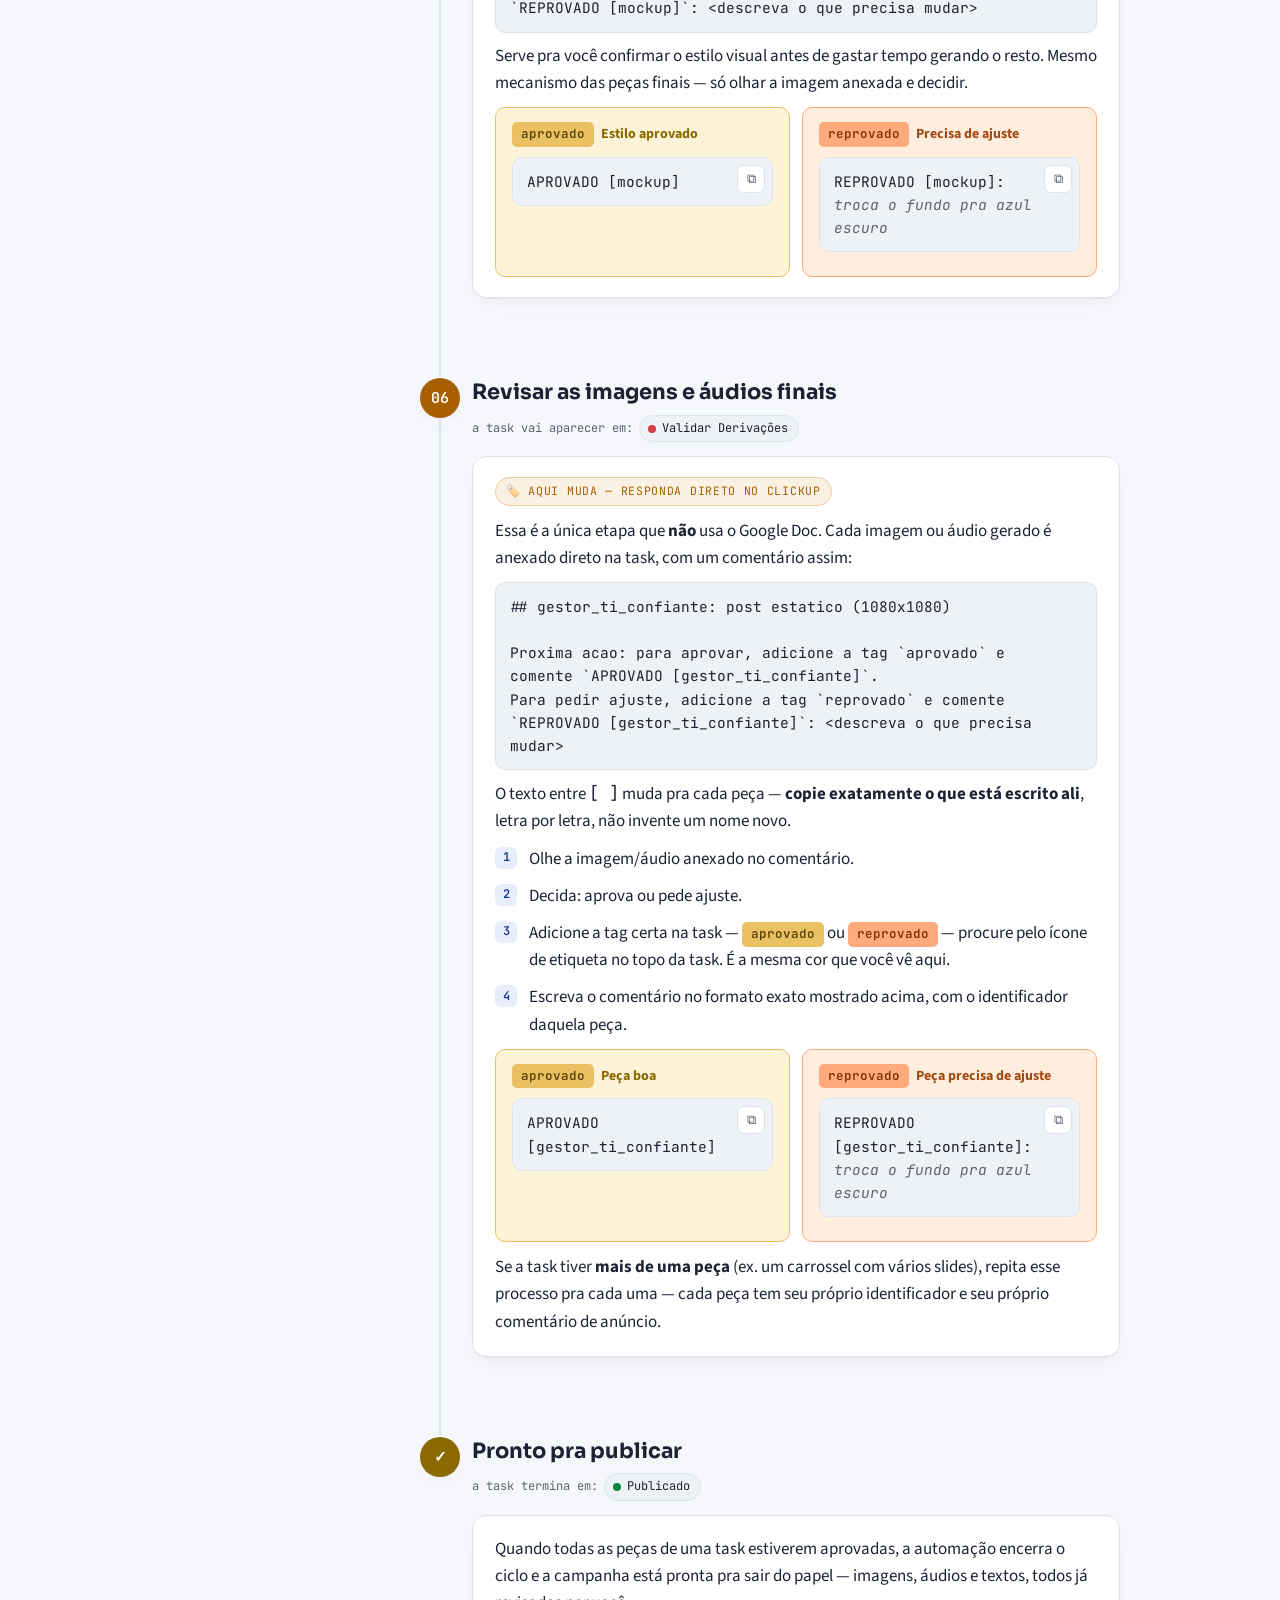
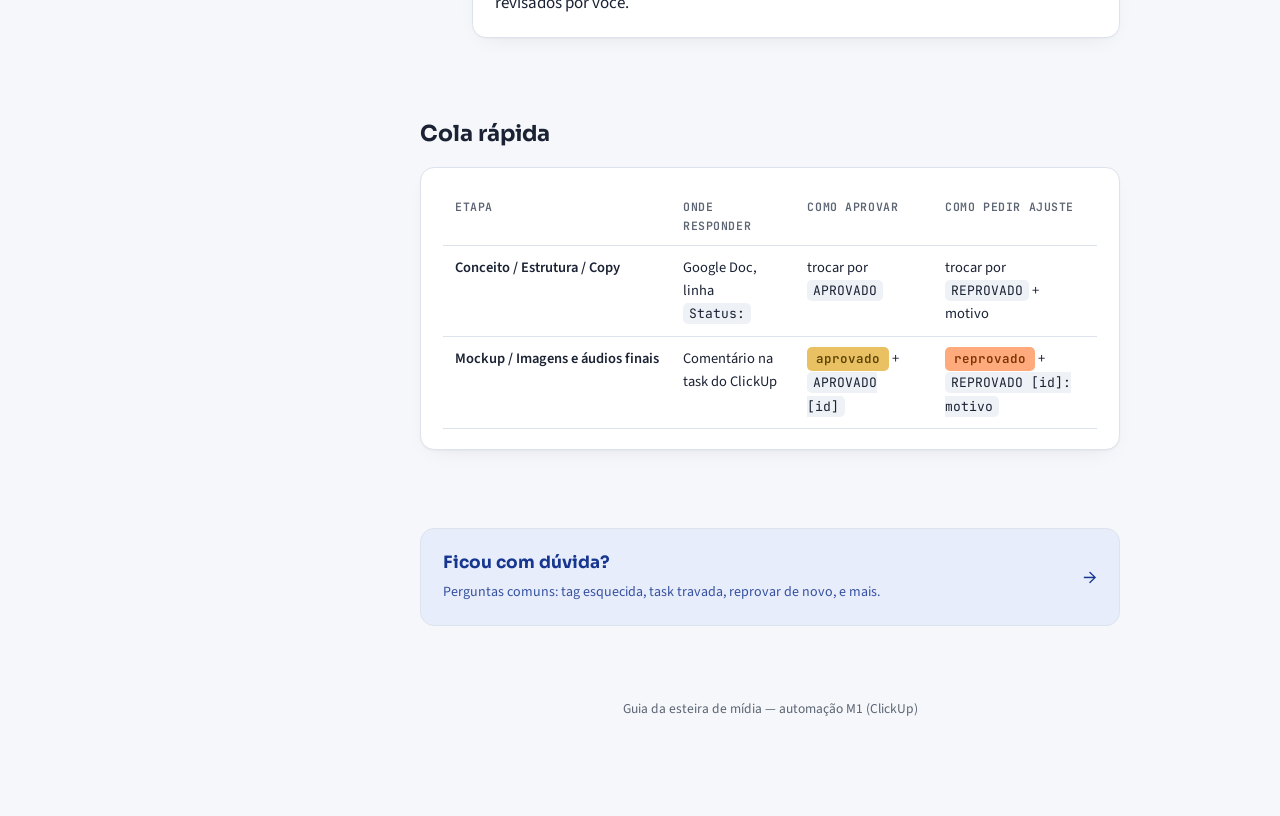
==== commit e5e0c877: "Substitui derretimento por uma animacao propria por etapa do flowmap; consolida CSS do flowmap num l" ====
--- a/index.html
+++ b/index.html
@@ -9,47 +9,106 @@
 <link rel="preconnect" href="https://fonts.googleapis.com">
 <link rel="preconnect" href="https://fonts.gstatic.com" crossorigin>
 <link href="https://fonts.googleapis.com/css2?family=Sora:wght@600;700;800&family=Source+Sans+3:wght@400;500;600;700&family=JetBrains+Mono:wght@400;500;600&display=swap" rel="stylesheet">
-<link rel="stylesheet" href="style.css?v=5">
+<link rel="stylesheet" href="style.css?v=6">
 <style>
-/* efeito de derretimento no hover das bolinhas do fluxo. está inline de propósito:
-   assim não depende do cache do style.css externo, e vence a regra de hover antiga
-   (mesma especificidade, mas declarada depois do <link>). */
-.flowmap-node {
-  position: relative;
-  transform-origin: 50% 0%;
-  transition: border-radius 0.45s ease, transform 0.45s ease;
-}
-.flowmap-node::after {
-  content: "";
-  position: absolute;
-  left: 50%;
-  top: 92%;
-  width: 8px;
-  height: 0;
-  background: var(--fcolor, var(--text-soft));
-  border-radius: 50% 50% 58% 58%;
-  transform: translateX(-50%);
+/* -------- animações do flowmap: uma por etapa, ligada ao que a etapa faz --------
+   ficam inline junto da marcação que tem as classes anim-*, e não no style.css,
+   pra ter um lugar só de verdade (e não depender do cache do CSS externo). */
+.flowmap {
+  /* respiro extra em cima: a bolinha do "Briefing Recebido" cai de fora, e a do
+     "Publicado" sobe — sem isso o overflow do .flowmap corta as duas. */
+  padding: 28px 4px 18px;
+}
+.flowmap-node { position: relative; }
+.flowmap-step a:hover .flowmap-node { animation-fill-mode: both; }
+
+/* 01 Formulário — preenche de baixo pra cima, como um formulário sendo respondido */
+.anim-preenche { overflow: hidden; }
+.anim-preenche::before {
+  content: ""; position: absolute; left: -1px; right: -1px; top: 0;
+  height: 0; background: var(--surface);
+}
+.flowmap-step a:hover .anim-preenche::before { animation: fm-preenche 0.85s ease-out; }
+@keyframes fm-preenche { 0% { height: 100%; } 100% { height: 0; } }
+
+/* 02 Briefing Recebido — cai de cima e amassa ao aterrissar (squash) */
+.anim-chega { transform-origin: 50% 100%; }
+.flowmap-step a:hover .anim-chega { animation: fm-chega 0.75s cubic-bezier(.3,1.4,.5,1); }
+@keyframes fm-chega {
+  0%   { transform: translateY(-22px) scaleY(1.15) scaleX(0.9); }
+  40%  { transform: translateY(0) scaleY(1) scaleX(1); }
+  55%  { transform: translateY(0) scaleY(0.7) scaleX(1.3); }
+  72%  { transform: translateY(-5px) scaleY(1.1) scaleX(0.93); }
+  100% { transform: translateY(0) scaleY(1) scaleX(1); }
+}
+
+/* 03 Validar Conceito — a ideia "acende": pulsa e solta anéis */
+.anim-ideia::after {
+  content: ""; position: absolute; inset: -3px;
+  border-radius: 50%; border: 2px solid var(--fcolor, var(--text-soft));
   opacity: 0;
-  pointer-events: none;
-}
-.flowmap-step a:hover .flowmap-node {
-  border-radius: 38% 62% 24% 76% / 78% 60% 40% 22%;
-  transform: scaleY(0.62) scaleX(1.28) translateY(5px);
-}
-.flowmap-step a:hover .flowmap-node::after {
-  animation: flowmap-pingo 1.5s ease-in infinite;
-}
-/* a gota se forma na base da bolinha, estica, solta e cai passando das letras */
-@keyframes flowmap-pingo {
-  0%   { height: 2px;  opacity: 0;    transform: translateX(-50%) translateY(0)    scaleX(1); }
-  16%  { height: 8px;  opacity: 1;    transform: translateX(-50%) translateY(0)    scaleX(1); }
-  30%  { height: 13px; opacity: 1;    transform: translateX(-50%) translateY(1px)  scaleX(0.78); }
-  42%  { height: 9px;  opacity: 1;    transform: translateX(-50%) translateY(14px) scaleX(1); }
-  72%  { height: 9px;  opacity: 0.95; transform: translateX(-50%) translateY(38px) scaleX(0.95); }
-  100% { height: 9px;  opacity: 0;    transform: translateX(-50%) translateY(56px) scaleX(0.88); }
-}
-/* respiro embaixo pra gota cair sem ser cortada pelo overflow do .flowmap */
-.flowmap { padding-bottom: 34px; }
+}
+.flowmap-step a:hover .anim-ideia { animation: fm-pulso 1.1s ease-in-out infinite; }
+.flowmap-step a:hover .anim-ideia::after { animation: fm-anel 1.1s ease-out infinite; }
+@keyframes fm-pulso {
+  0%, 100% { transform: scale(1); }
+  50%      { transform: scale(1.1); }
+}
+@keyframes fm-anel {
+  0%   { transform: scale(1);   opacity: 0.8; }
+  100% { transform: scale(2.1); opacity: 0; }
+}
+
+/* 04 Validando Estrutura — vira quadrado e gira: a estrutura sendo montada */
+.flowmap-step a:hover .anim-monta { animation: fm-monta 1s ease-in-out; }
+@keyframes fm-monta {
+  0%   { border-radius: 50%; transform: rotate(0deg); }
+  45%  { border-radius: 5px; transform: rotate(45deg); }
+  70%  { border-radius: 5px; transform: rotate(45deg); }
+  100% { border-radius: 50%; transform: rotate(90deg); }
+}
+
+/* 05 Validar Copy — estica virando uma linha de texto */
+.flowmap-step a:hover .anim-escreve { animation: fm-escreve 0.9s ease-in-out; }
+@keyframes fm-escreve {
+  0%   { transform: scaleX(1);   border-radius: 50%; }
+  45%  { transform: scaleX(2.2); border-radius: 999px; }
+  70%  { transform: scaleX(2.2); border-radius: 999px; }
+  100% { transform: scaleX(1);   border-radius: 50%; }
+}
+
+/* 06 Validar Mockup — vira como uma carta, mostrando a prova visual */
+.anim-vira { }
+.flowmap-step a:hover .anim-vira { animation: fm-vira 0.9s ease-in-out; }
+@keyframes fm-vira {
+  0%   { transform: perspective(200px) rotateY(0deg); }
+  100% { transform: perspective(200px) rotateY(360deg); }
+}
+
+/* 07 Validar Derivações — se multiplica em várias peças */
+.flowmap-step a:hover .anim-multiplica { animation: fm-multiplica 1.1s ease-in-out; }
+@keyframes fm-multiplica {
+  0%, 100% {
+    box-shadow: 0 0 0 2px var(--fcolor, var(--text-soft)),
+                0 0 0 -8px var(--fcolor, var(--text-soft)),
+                0 0 0 -8px var(--fcolor, var(--text-soft));
+  }
+  50% {
+    box-shadow: 0 0 0 2px var(--fcolor, var(--text-soft)),
+                -15px 0 0 -8px var(--fcolor, var(--text-soft)),
+                 15px 0 0 -8px var(--fcolor, var(--text-soft));
+  }
+}
+
+/* 08 Publicado — decola tipo balão, dá uma balançada e volta */
+.flowmap-step a:hover .anim-voa { animation: fm-voa 1.4s ease-in-out; }
+@keyframes fm-voa {
+  0%   { transform: translateY(0) scale(1) rotate(0deg); }
+  20%  { transform: translateY(-4px) scaleX(0.88) scaleY(1.14) rotate(0deg); }
+  55%  { transform: translateY(-24px) scaleX(1) scaleY(1) rotate(7deg); }
+  75%  { transform: translateY(-18px) rotate(-5deg); }
+  100% { transform: translateY(0) scale(1) rotate(0deg); }
+}
 </style>
 </head>
 <body>
@@ -72,56 +131,56 @@
     <div class="flowmap">
       <div class="flowmap-step">
         <a href="#criar-task">
-          <span class="flowmap-node" style="--fcolor:#87909e"></span>
+          <span class="flowmap-node anim-preenche" style="--fcolor:#87909e"></span>
           <span class="flowmap-label">Formulário</span>
         </a>
       </div>
       <div class="flowmap-connector"></div>
       <div class="flowmap-step">
         <a href="#criar-task">
-          <span class="flowmap-node" style="--fcolor:#5f55ee"></span>
+          <span class="flowmap-node anim-chega" style="--fcolor:#5f55ee"></span>
           <span class="flowmap-label">Briefing<br>Recebido</span>
         </a>
       </div>
       <div class="flowmap-connector"></div>
       <div class="flowmap-step">
         <a href="#conceito">
-          <span class="flowmap-node" style="--fcolor:#ee5e99"></span>
+          <span class="flowmap-node anim-ideia" style="--fcolor:#ee5e99"></span>
           <span class="flowmap-label">Validar<br>Conceito</span>
         </a>
       </div>
       <div class="flowmap-connector"></div>
       <div class="flowmap-step">
         <a href="#estrutura">
-          <span class="flowmap-node" style="--fcolor:#656f7d"></span>
+          <span class="flowmap-node anim-monta" style="--fcolor:#656f7d"></span>
           <span class="flowmap-label">Validando<br>Estrutura</span>
         </a>
       </div>
       <div class="flowmap-connector"></div>
       <div class="flowmap-step">
         <a href="#copy">
-          <span class="flowmap-node" style="--fcolor:#e16b16"></span>
+          <span class="flowmap-node anim-escreve" style="--fcolor:#e16b16"></span>
           <span class="flowmap-label">Validar<br>Copy</span>
         </a>
       </div>
       <div class="flowmap-connector"></div>
       <div class="flowmap-step">
         <a href="#mockup">
-          <span class="flowmap-node" style="--fcolor:#0091ff"></span>
+          <span class="flowmap-node anim-vira" style="--fcolor:#0091ff"></span>
           <span class="flowmap-label">Validar<br>Mockup</span>
         </a>
       </div>
       <div class="flowmap-connector"></div>
       <div class="flowmap-step">
         <a href="#pecas">
-          <span class="flowmap-node" style="--fcolor:#d33d44"></span>
+          <span class="flowmap-node anim-multiplica" style="--fcolor:#d33d44"></span>
           <span class="flowmap-label">Validar<br>Derivações</span>
         </a>
       </div>
       <div class="flowmap-connector"></div>
       <div class="flowmap-step">
         <a href="#publicado">
-          <span class="flowmap-node" style="--fcolor:#008844"></span>
+          <span class="flowmap-node anim-voa" style="--fcolor:#008844"></span>
           <span class="flowmap-label">Publicado</span>
         </a>
       </div>
--- a/style.css
+++ b/style.css
@@ -174,9 +174,8 @@
   overflow-x: auto;
   /* overflow-x:auto força overflow-y a computar como auto também (regra do spec
      quando um eixo não é 'visible') — sem esse respiro no topo, o anel do
-     box-shadow do círculo fica cortado pela caixa de rolagem. o respiro embaixo
-     é maior porque a gota do hover cai até ~56px abaixo da bolinha. */
-  padding: 6px 4px 34px;
+     box-shadow do círculo fica cortado pela caixa de rolagem. */
+  padding: 6px 4px 14px;
   scrollbar-width: thin;
 }
 .flowmap-step {
@@ -207,38 +206,8 @@
   box-shadow: 0 0 0 2px var(--fcolor, var(--text-soft));
   flex: 0 0 auto;
   position: relative;
-  /* derrete ao passar o mouse: a bolinha achata/escorre e solta uma gota */
-  transform-origin: 50% 0%;
-  transition: border-radius 0.45s ease, transform 0.45s ease;
-}
-.flowmap-node::after {
-  content: "";
-  position: absolute;
-  left: 50%;
-  top: 92%;
-  width: 8px;
-  height: 0;
-  background: var(--fcolor, var(--text-soft));
-  border-radius: 50% 50% 58% 58%;
-  transform: translateX(-50%);
-  opacity: 0;
-  pointer-events: none;
-}
-.flowmap-step a:hover .flowmap-node {
-  border-radius: 38% 62% 24% 76% / 78% 60% 40% 22%;
-  transform: scaleY(0.62) scaleX(1.28) translateY(5px);
-}
-.flowmap-step a:hover .flowmap-node::after {
-  animation: flowmap-pingo 1.5s ease-in infinite;
-}
-/* a gota se forma na base da bolinha, estica, solta e cai passando das letras */
-@keyframes flowmap-pingo {
-  0%   { height: 2px;  opacity: 0;    transform: translateX(-50%) translateY(0)    scaleX(1); }
-  16%  { height: 8px;  opacity: 1;    transform: translateX(-50%) translateY(0)    scaleX(1); }
-  30%  { height: 13px; opacity: 1;    transform: translateX(-50%) translateY(1px)  scaleX(0.78); }
-  42%  { height: 9px;  opacity: 1;    transform: translateX(-50%) translateY(14px) scaleX(1); }
-  72%  { height: 9px;  opacity: 0.95; transform: translateX(-50%) translateY(38px) scaleX(0.95); }
-  100% { height: 9px;  opacity: 0;    transform: translateX(-50%) translateY(56px) scaleX(0.88); }
+  /* as animações de hover (uma por etapa) vivem no <style> do index.html,
+     junto da marcação que carrega as classes anim-* */
 }
 .flowmap-label {
   font-size: 12px;
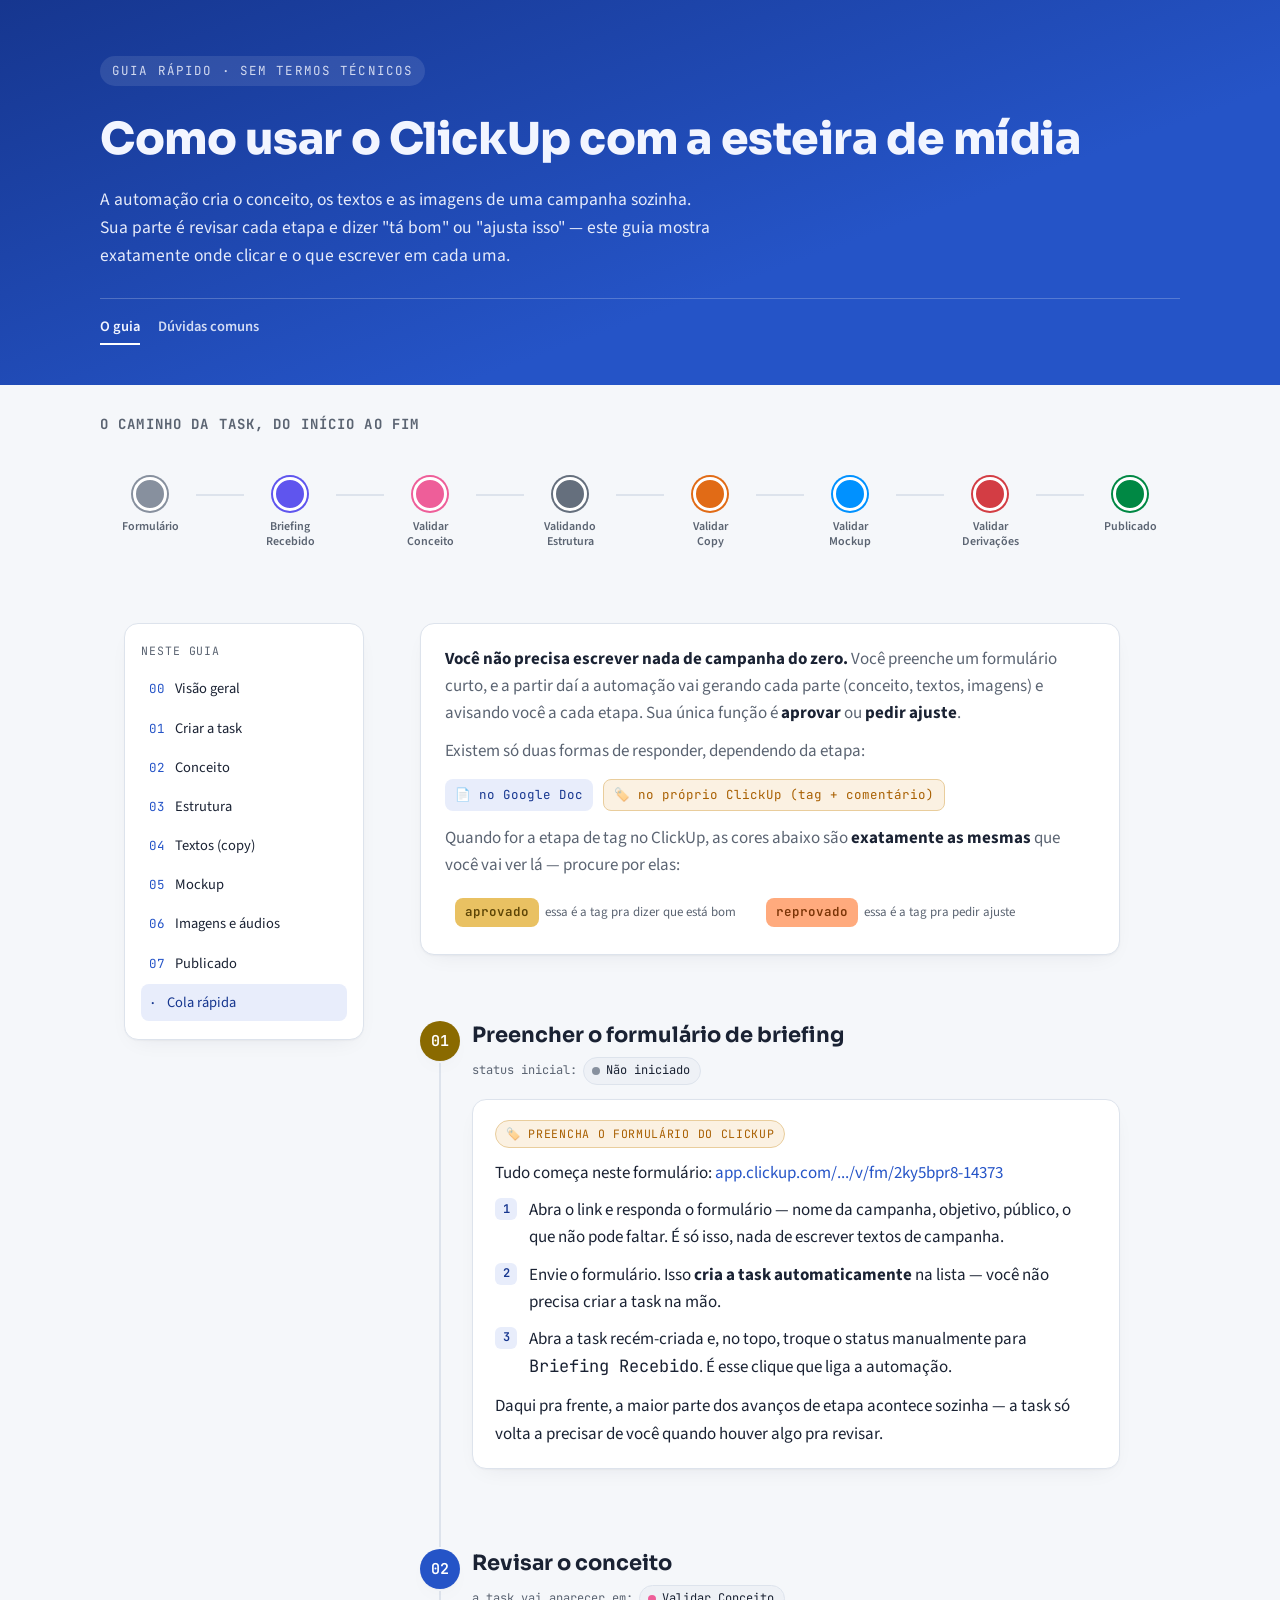
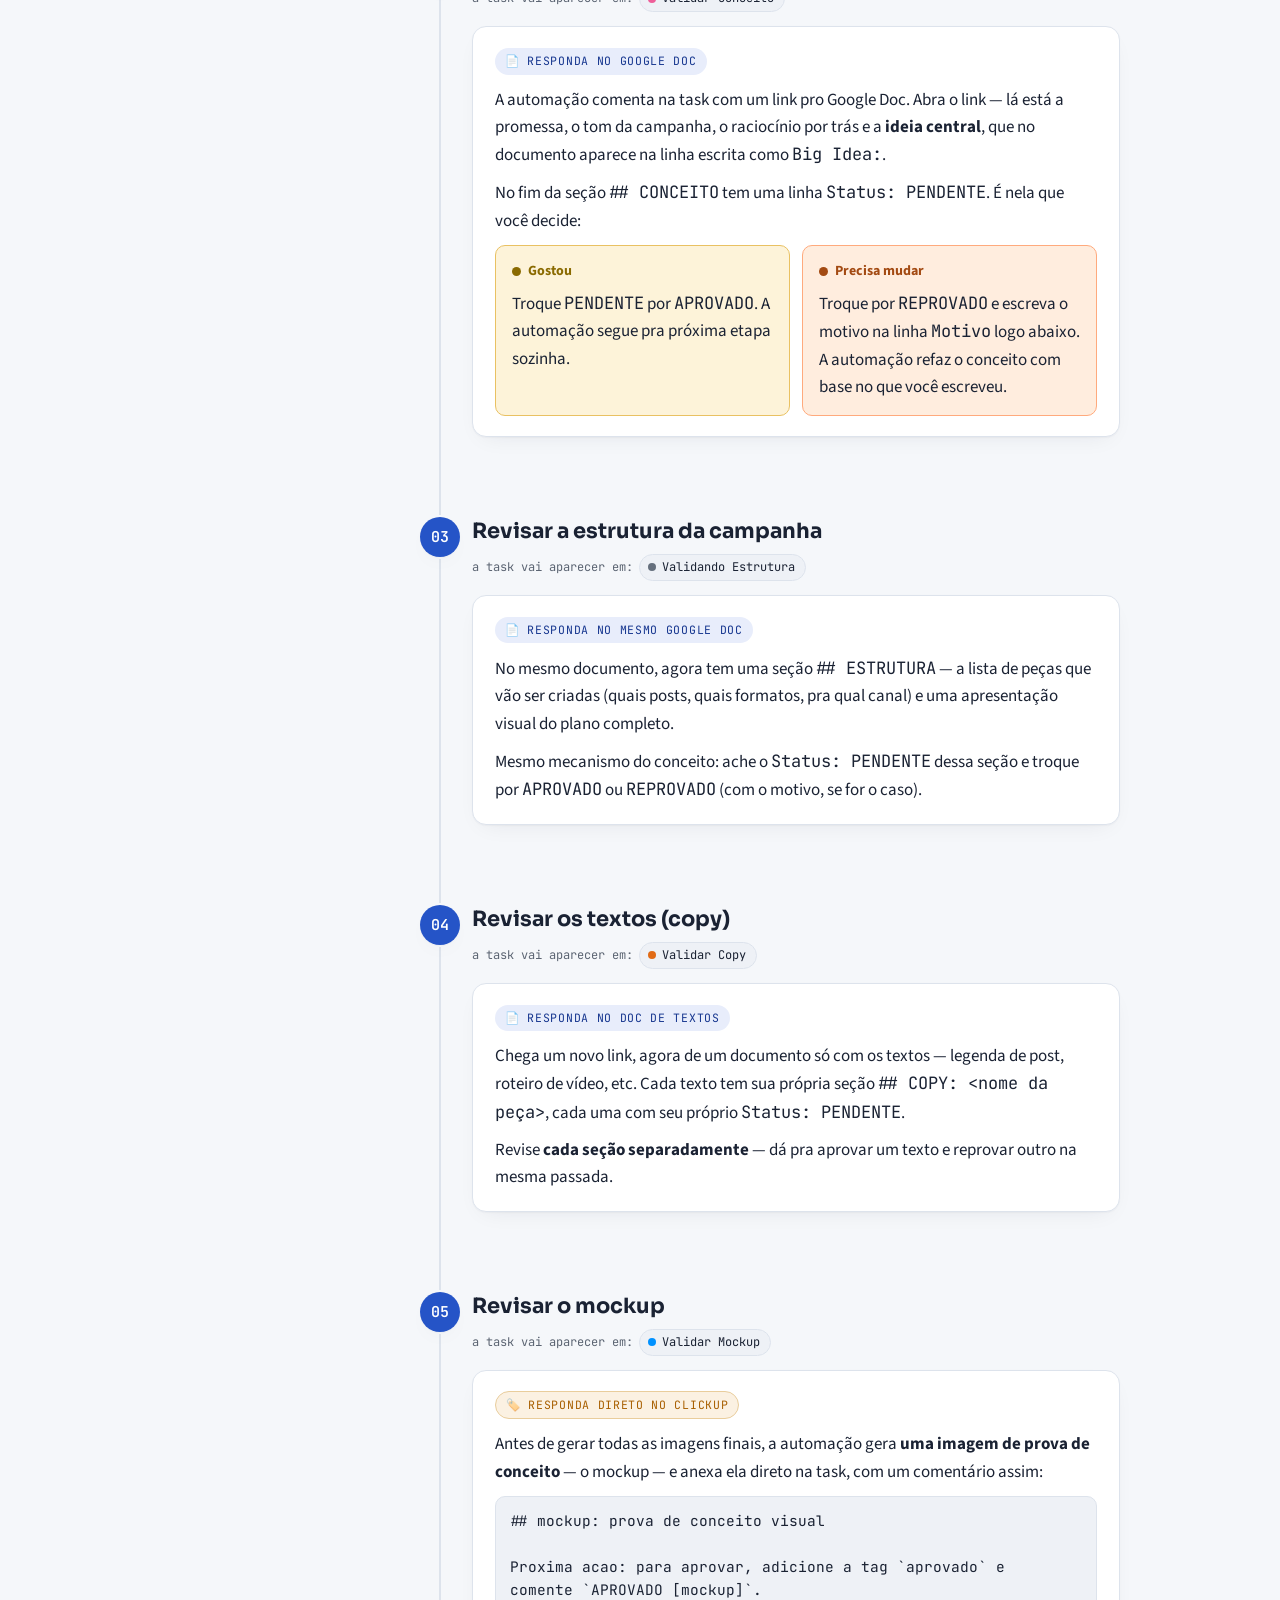
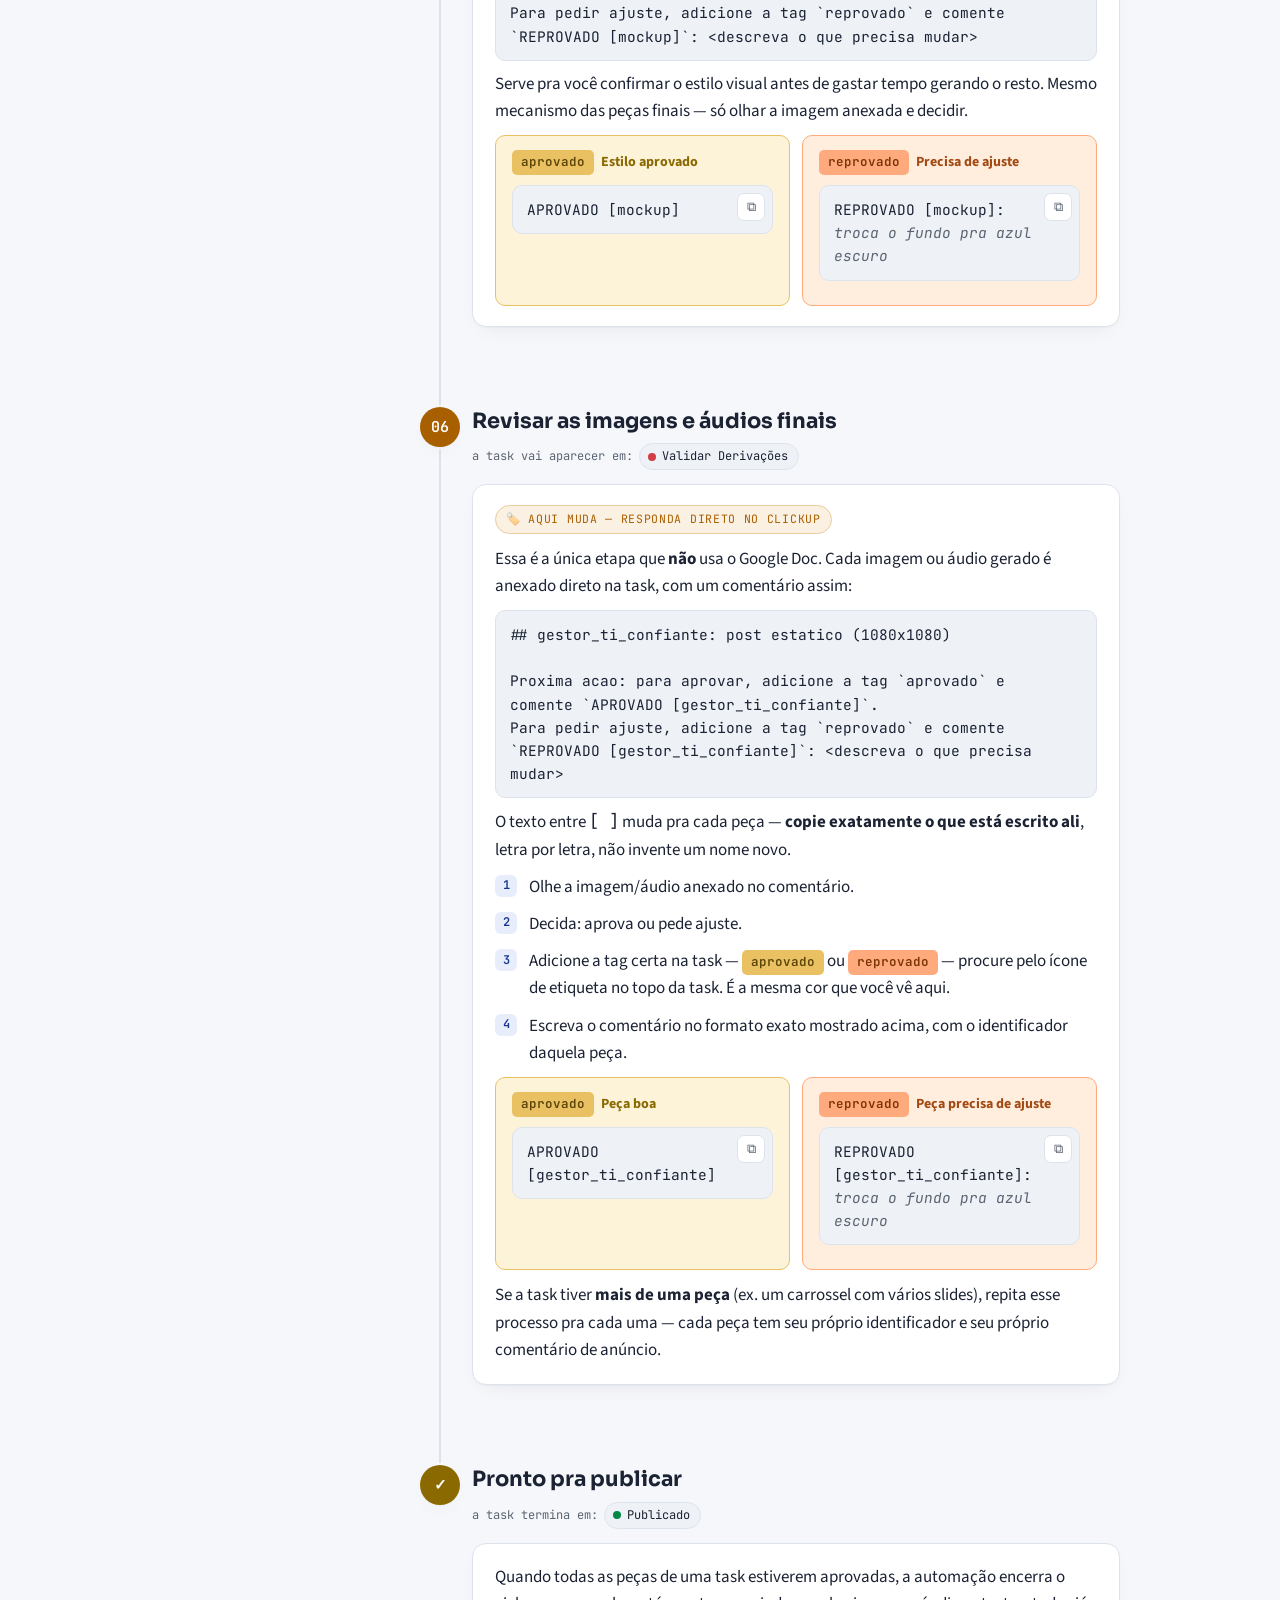
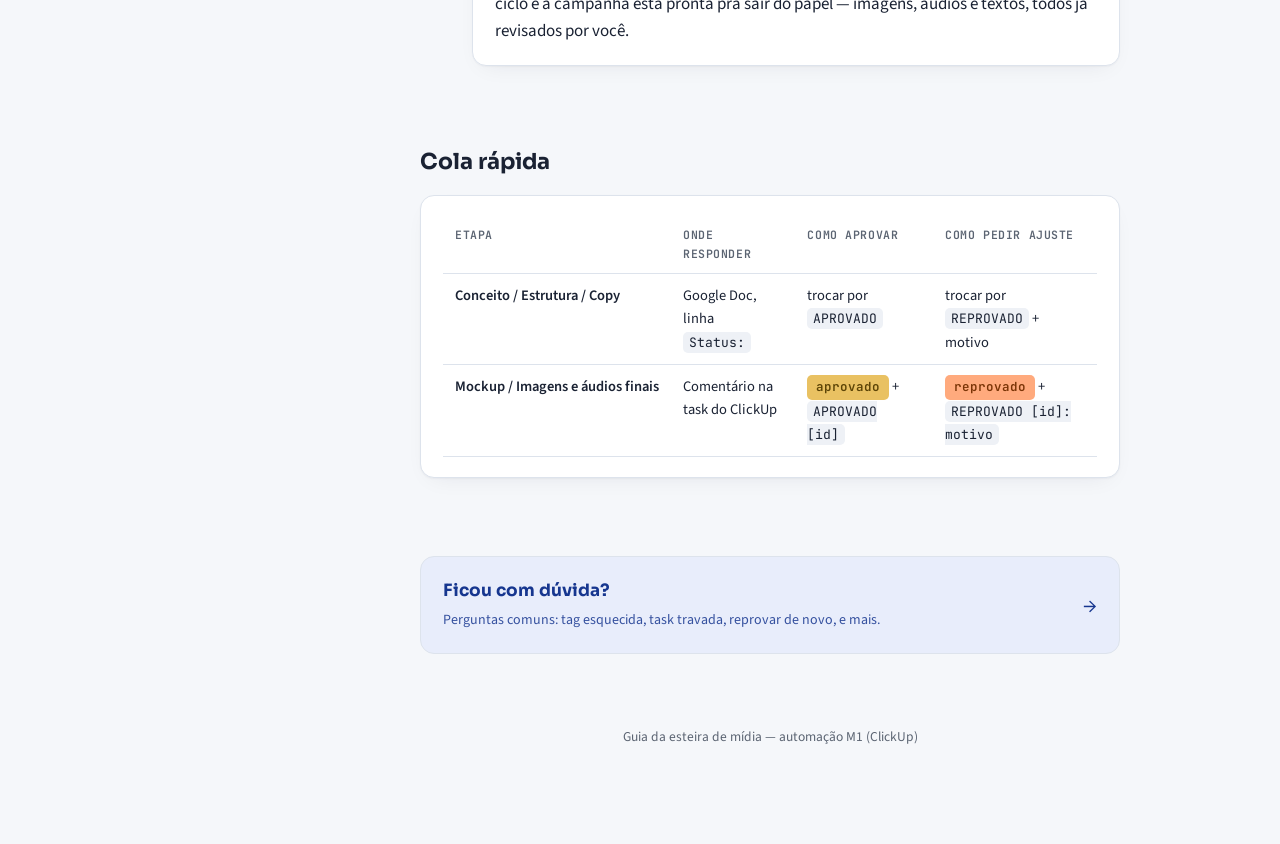
==== commit b3f539d8: "Explica o termo Big Idea no guia, nomeando-o como aparece no Doc" ====
--- a/index.html
+++ b/index.html
@@ -244,7 +244,7 @@
       <div class="status-pill">a task vai aparecer em: <span class="chip" style="--dot-color:#ee5e99"><i class="status-dot"></i>Validar Conceito</span></div>
       <div class="card">
         <div class="where-tag doc">📄 responda no Google Doc</div>
-        <p>A automação comenta na task com um link pro Google Doc. Abra o link — lá está a <strong>big idea</strong>, a promessa, o tom da campanha e o raciocínio por trás.</p>
+        <p>A automação comenta na task com um link pro Google Doc. Abra o link — lá está a promessa, o tom da campanha, o raciocínio por trás e a <strong>ideia central</strong>, que no documento aparece na linha escrita como <code>Big Idea:</code>.</p>
         <p>No fim da seção <code>## CONCEITO</code> tem uma linha <code>Status: PENDENTE</code>. É nela que você decide:</p>
         <div class="twocol">
           <div class="choice good">
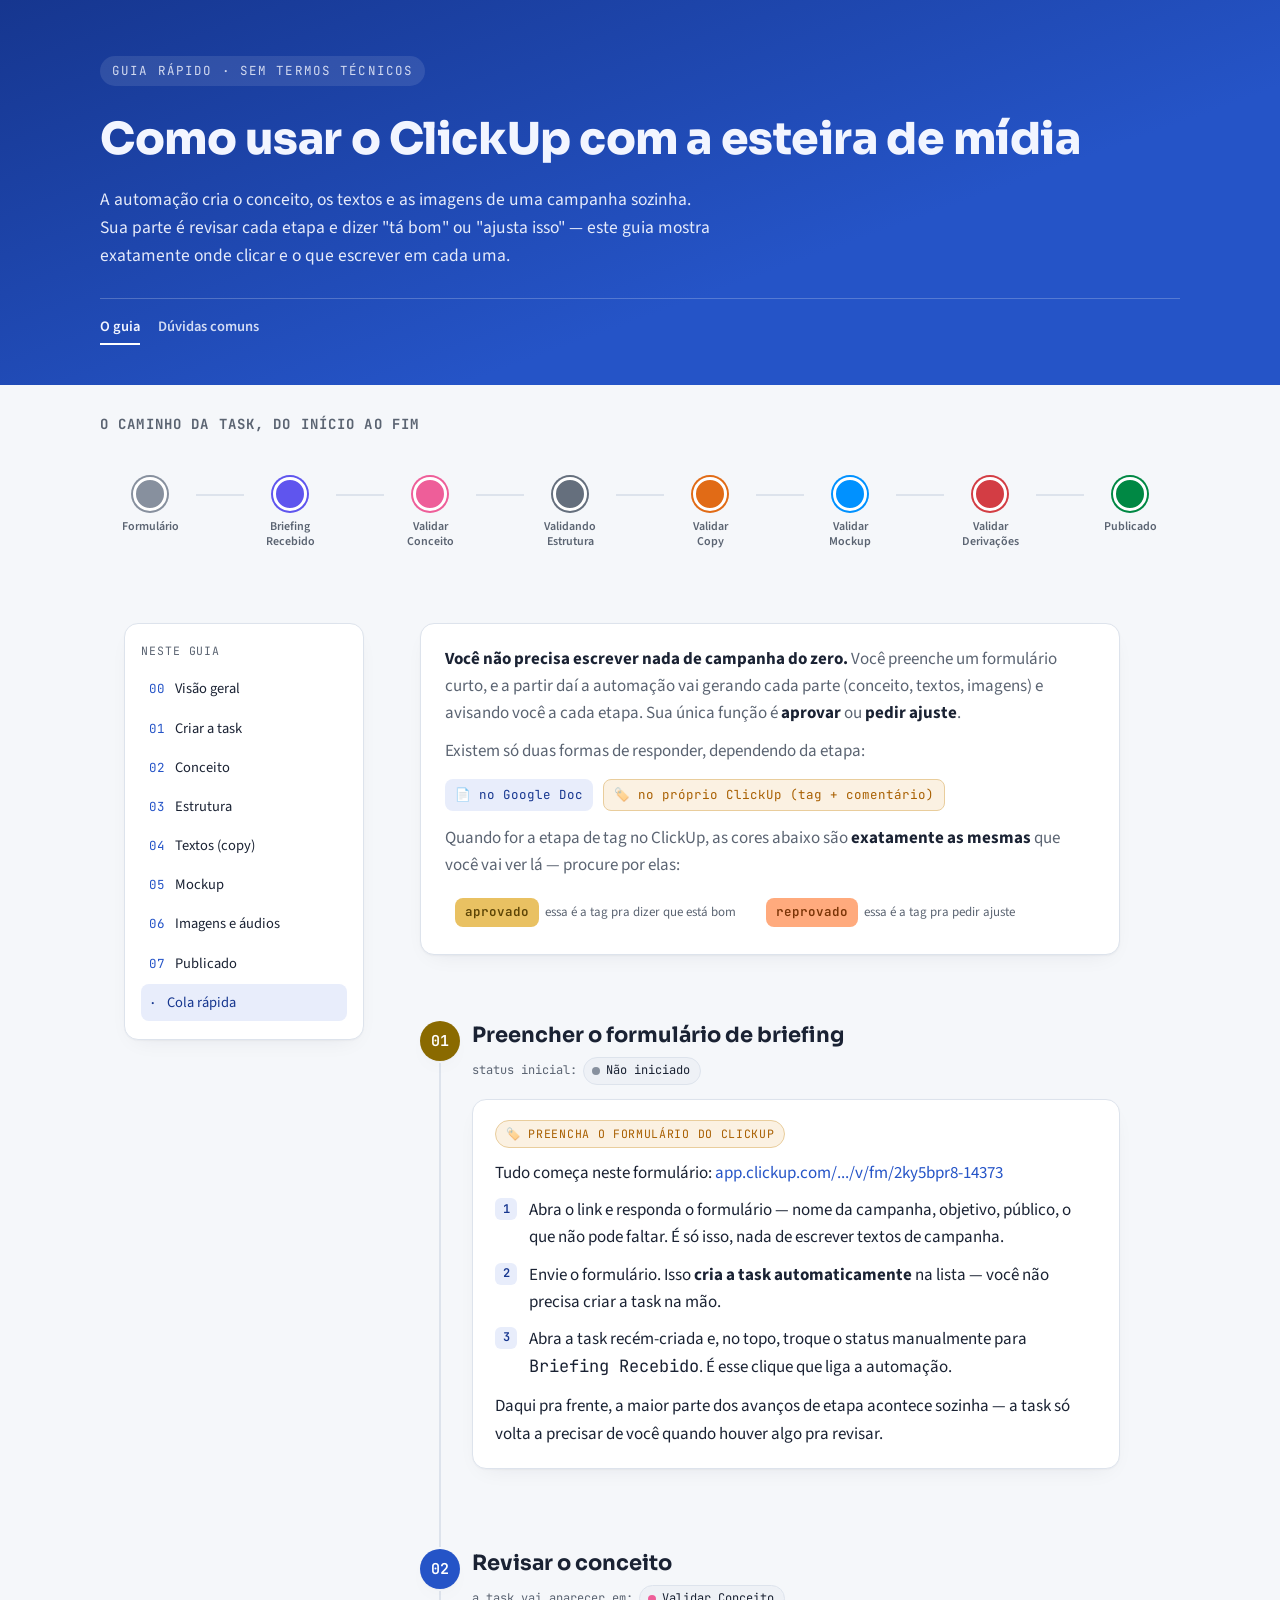
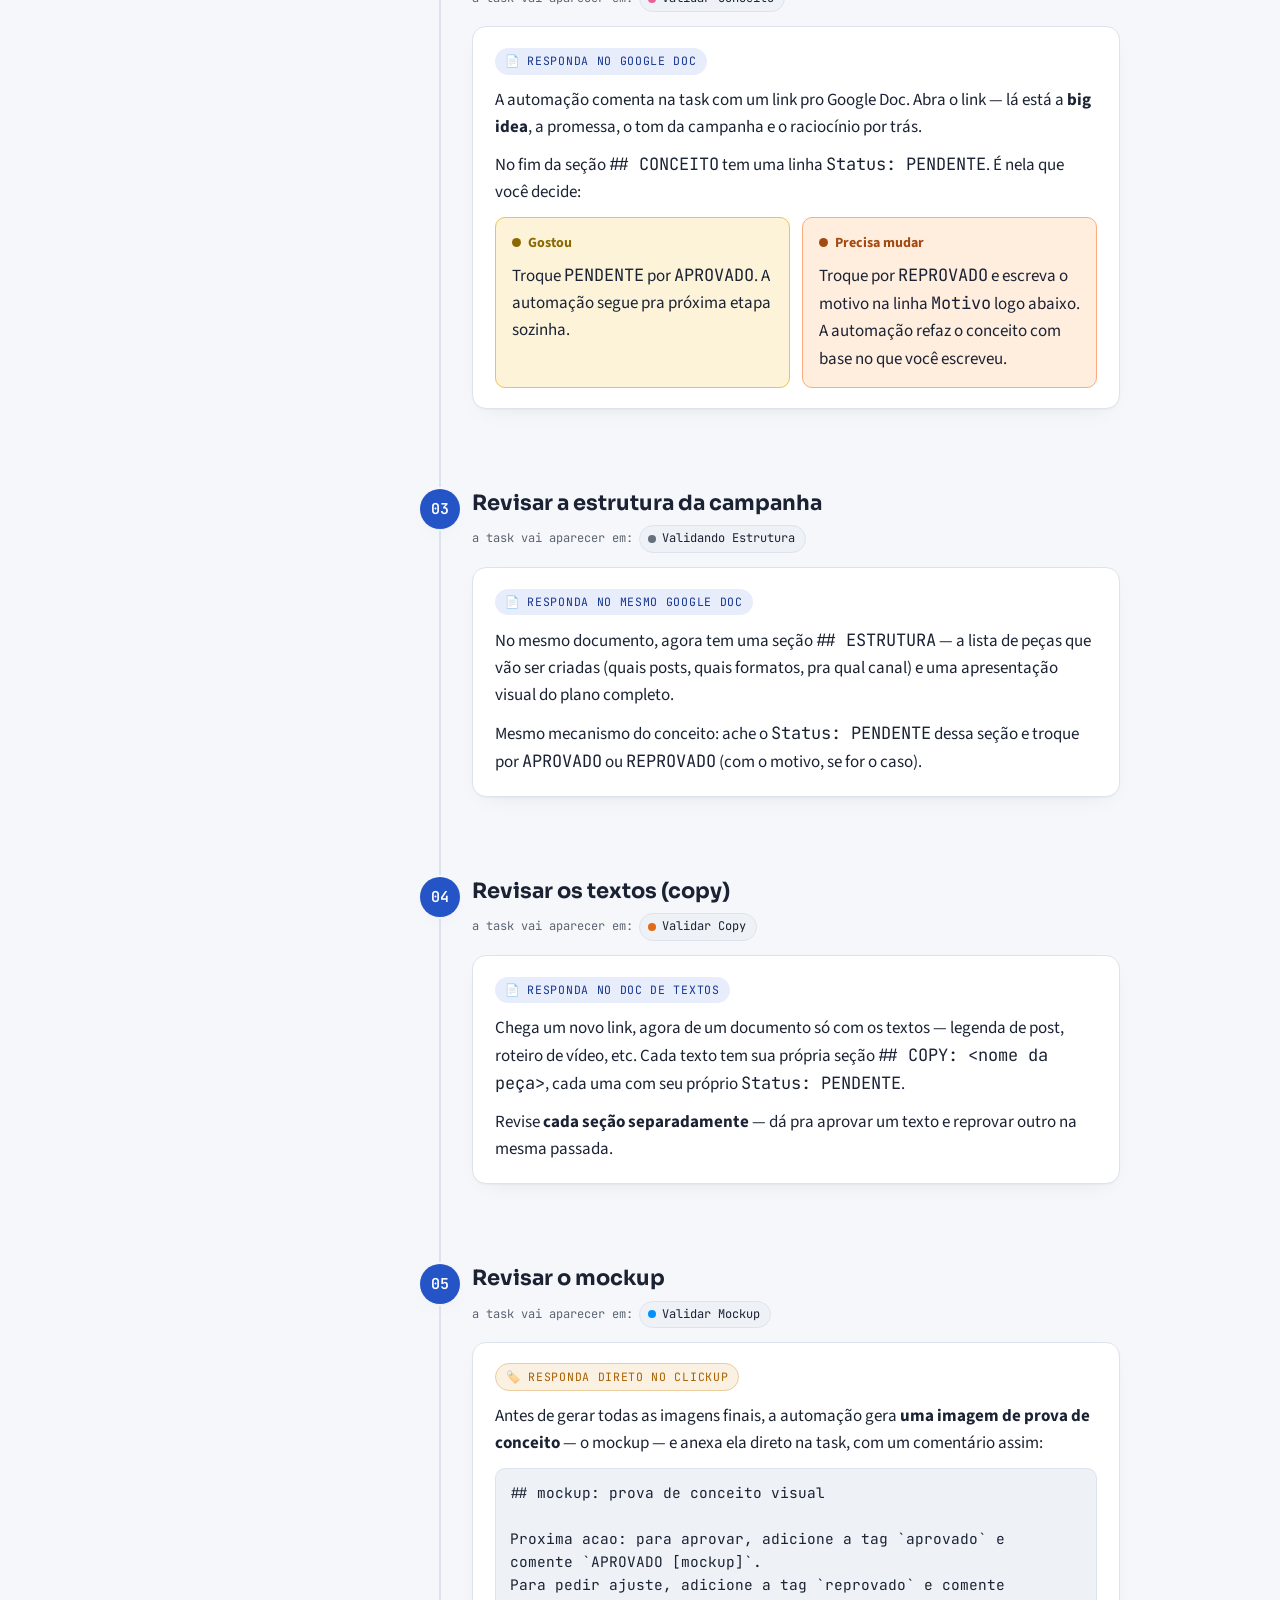
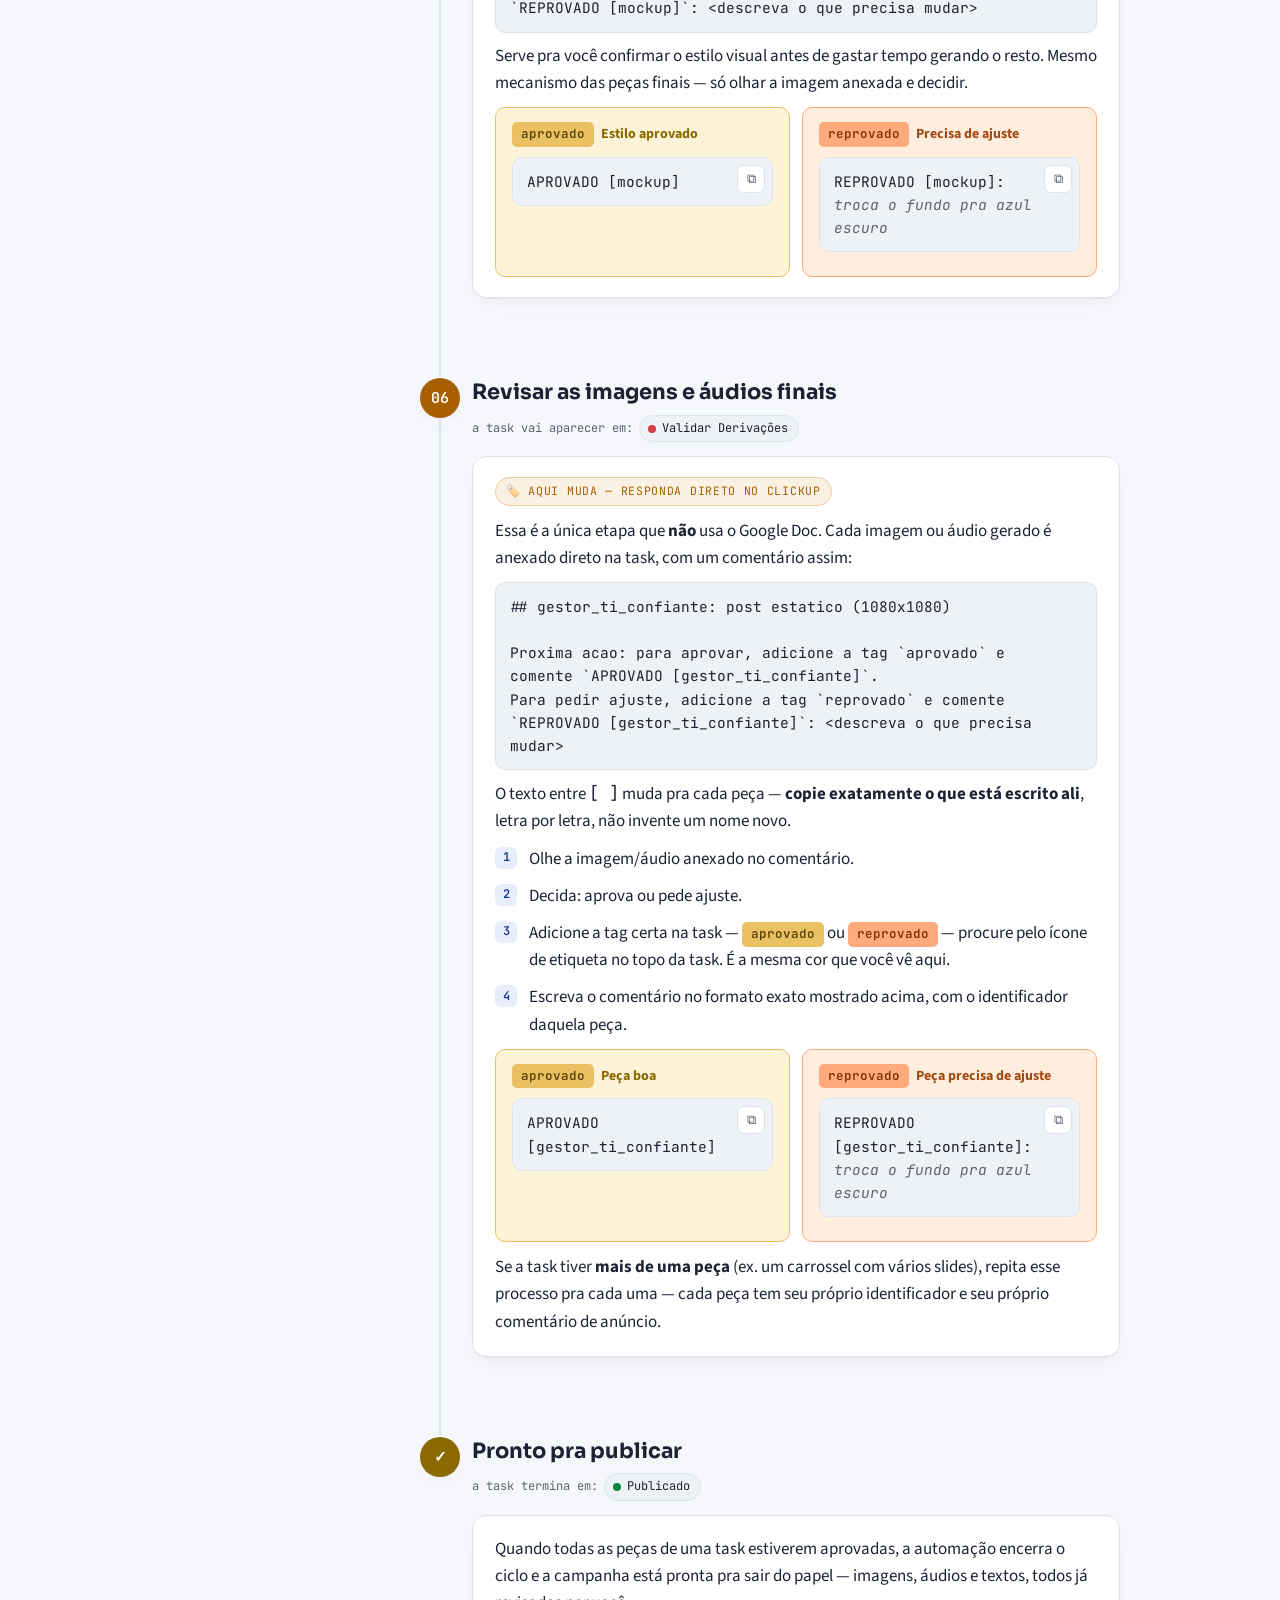
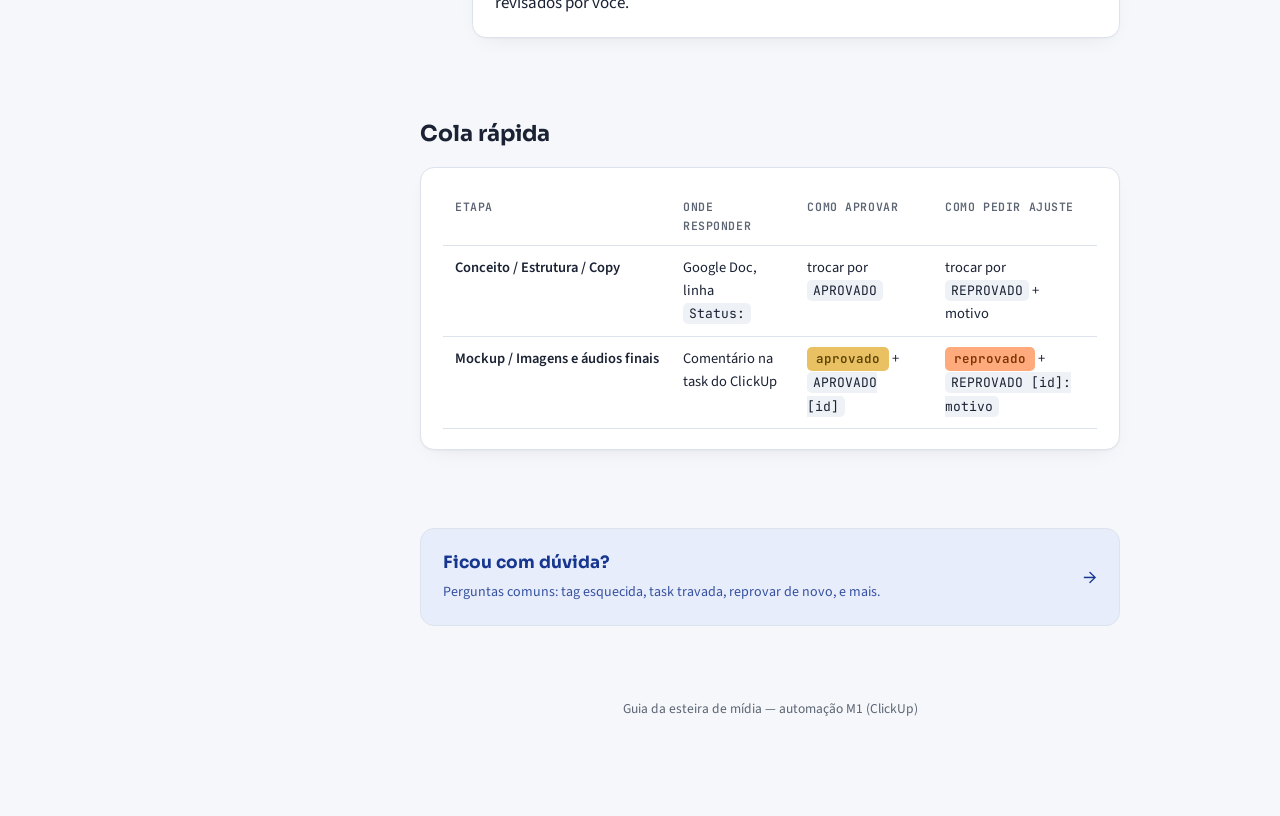
==== commit 3f613da8: "Reverte texto do conceito para a redacao original" ====
--- a/index.html
+++ b/index.html
@@ -244,7 +244,7 @@
       <div class="status-pill">a task vai aparecer em: <span class="chip" style="--dot-color:#ee5e99"><i class="status-dot"></i>Validar Conceito</span></div>
       <div class="card">
         <div class="where-tag doc">📄 responda no Google Doc</div>
-        <p>A automação comenta na task com um link pro Google Doc. Abra o link — lá está a promessa, o tom da campanha, o raciocínio por trás e a <strong>ideia central</strong>, que no documento aparece na linha escrita como <code>Big Idea:</code>.</p>
+        <p>A automação comenta na task com um link pro Google Doc. Abra o link — lá está a <strong>big idea</strong>, a promessa, o tom da campanha e o raciocínio por trás.</p>
         <p>No fim da seção <code>## CONCEITO</code> tem uma linha <code>Status: PENDENTE</code>. É nela que você decide:</p>
         <div class="twocol">
           <div class="choice good">
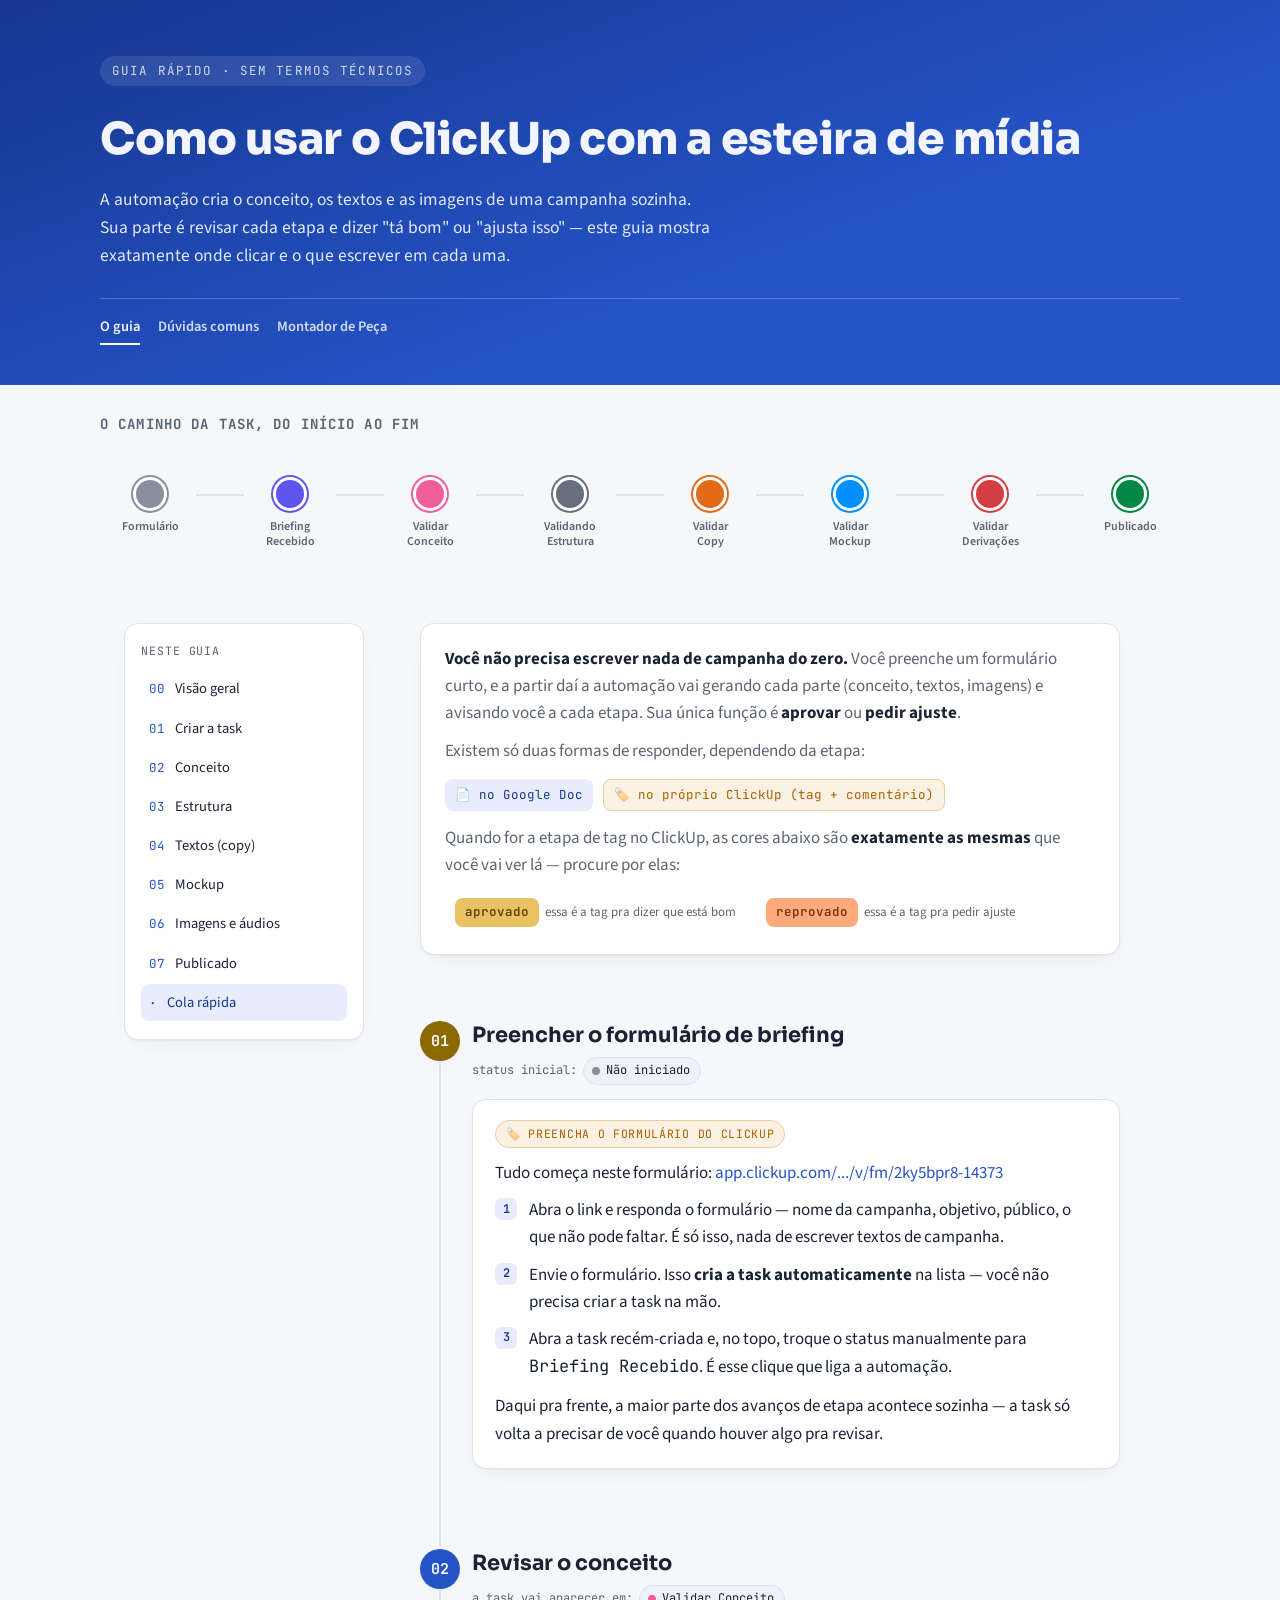
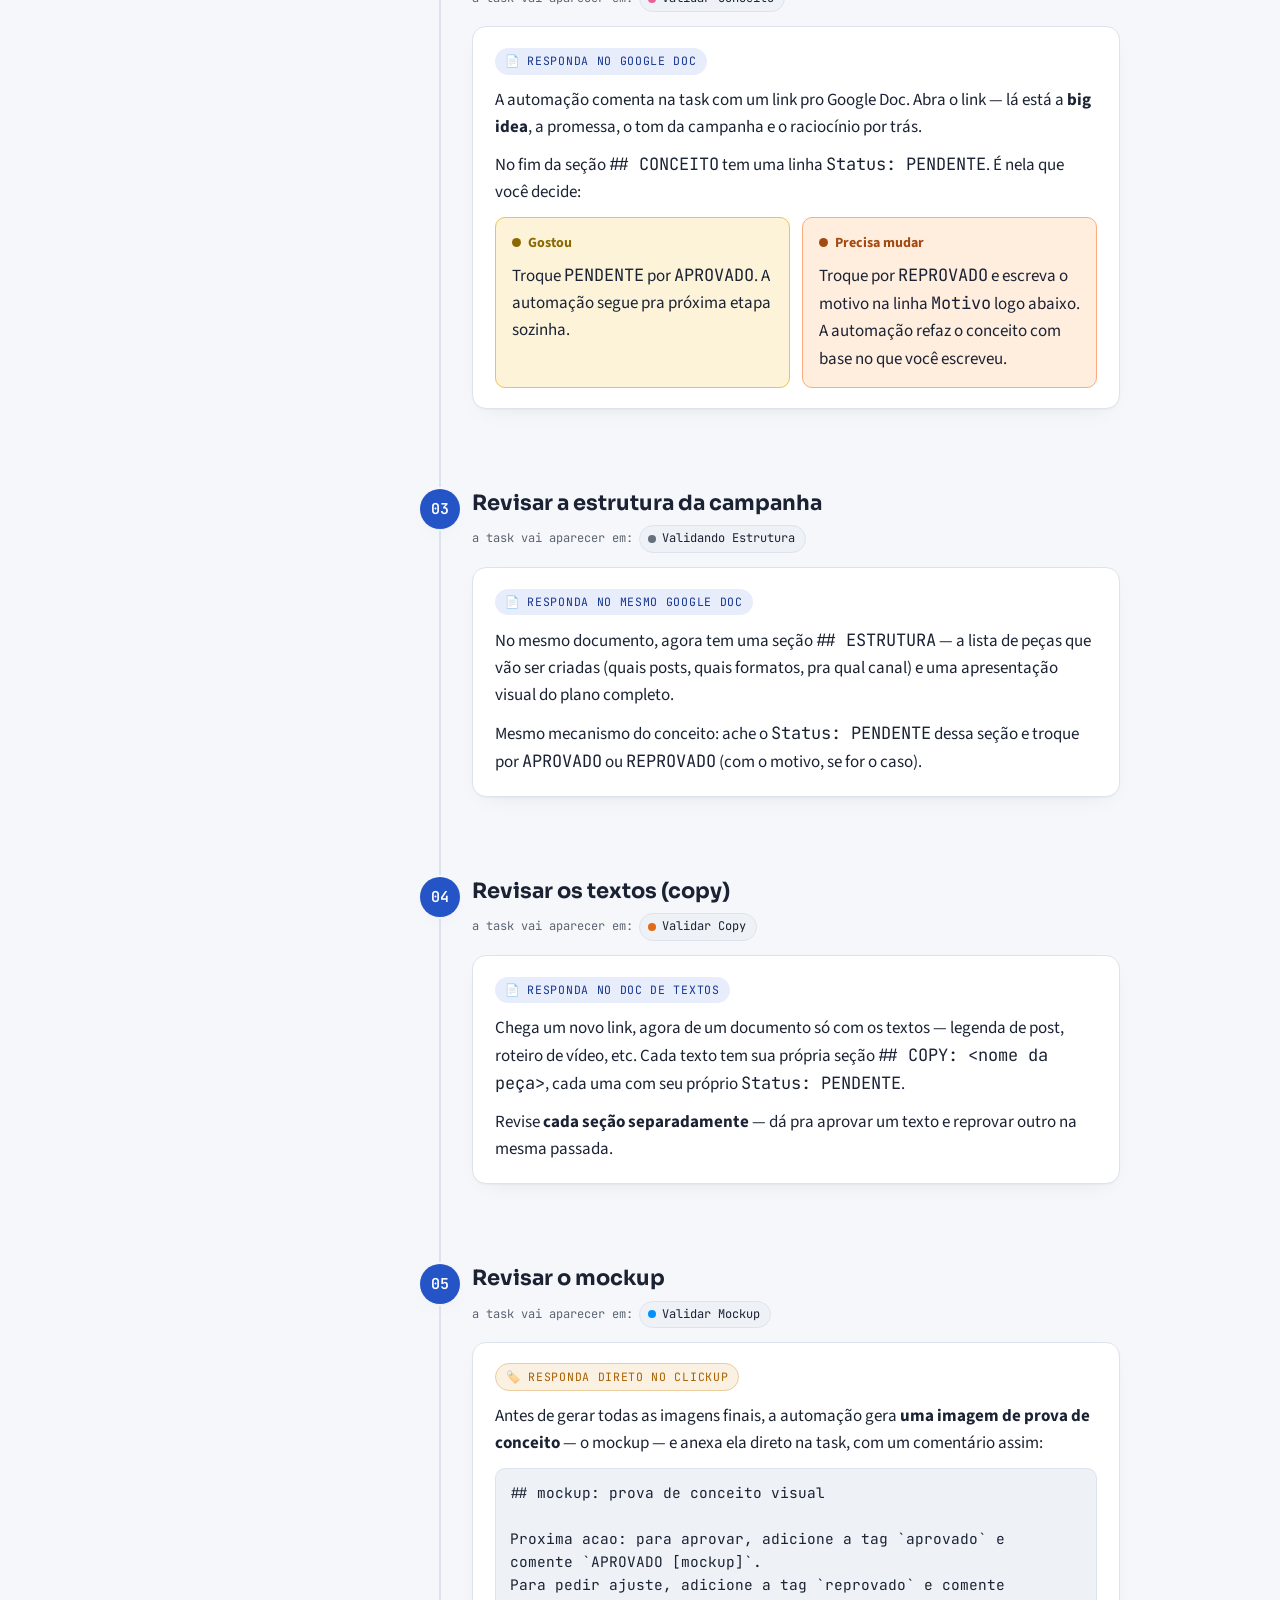
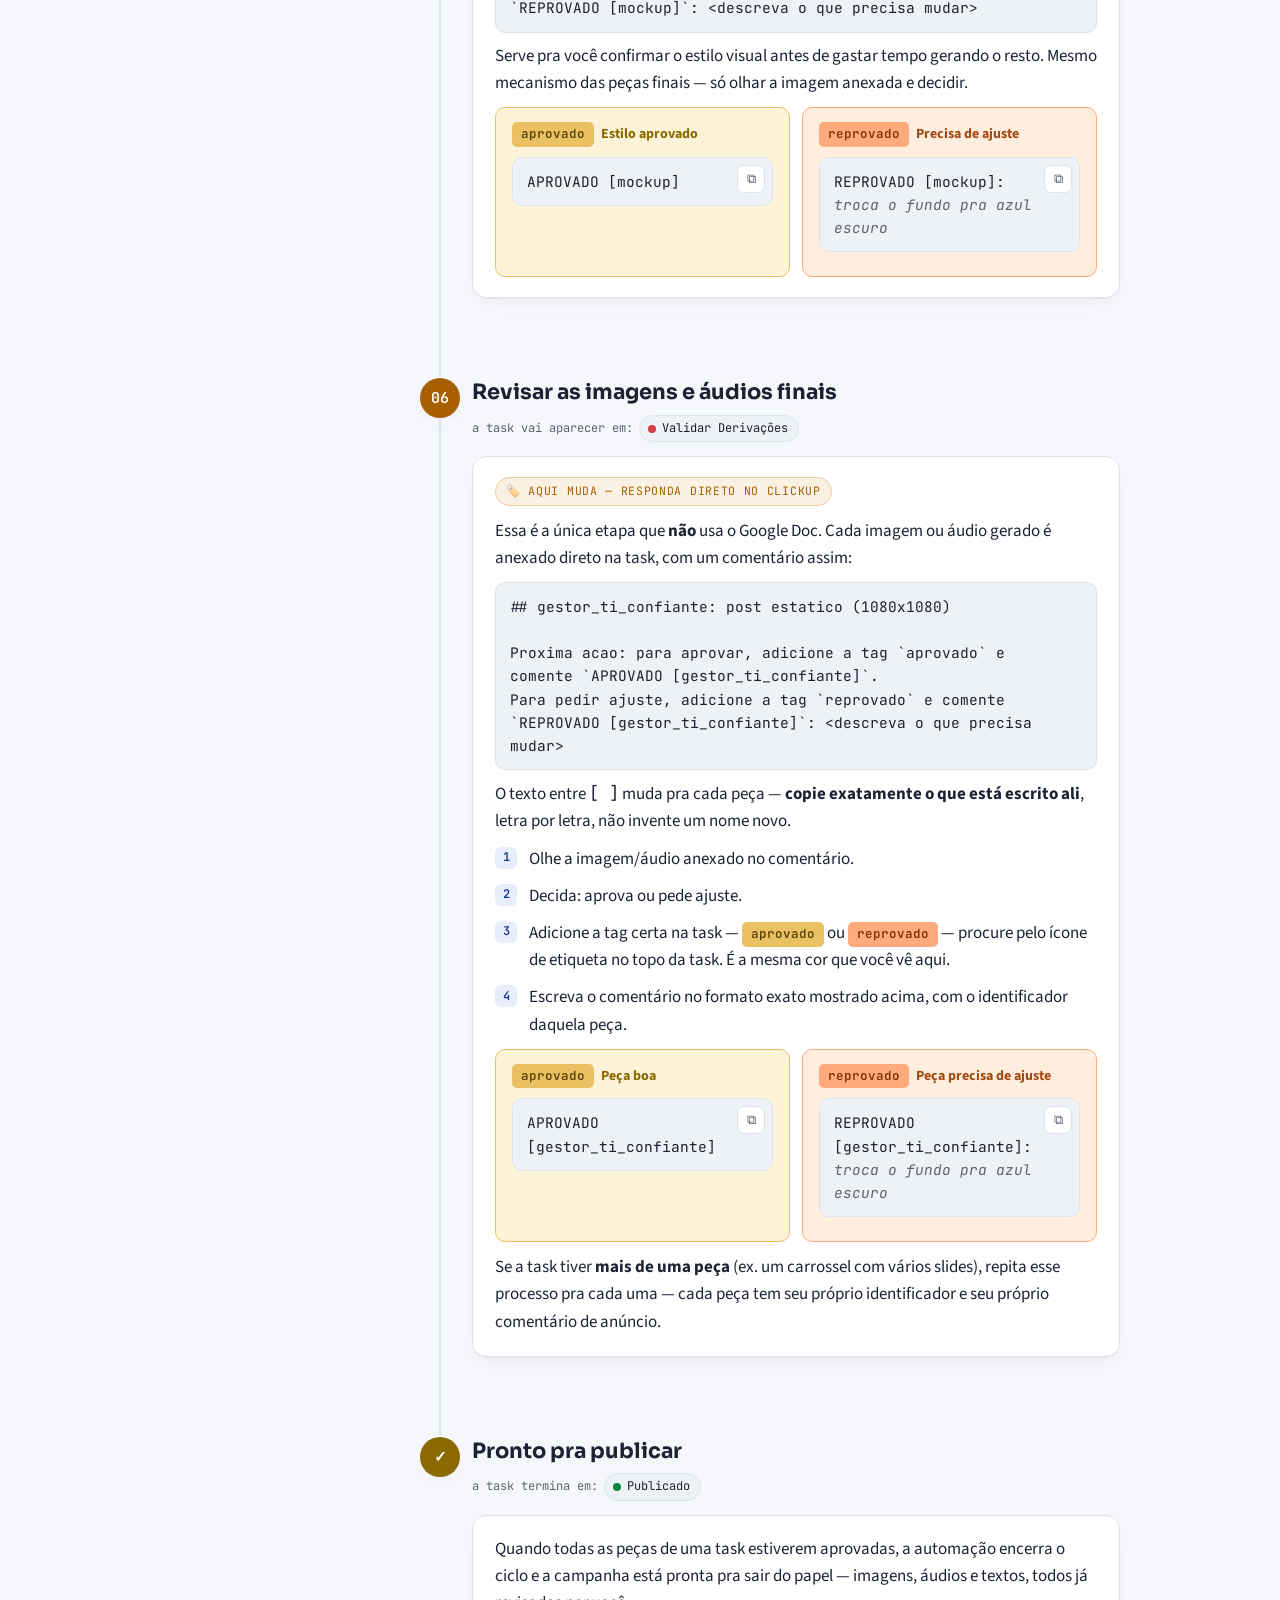
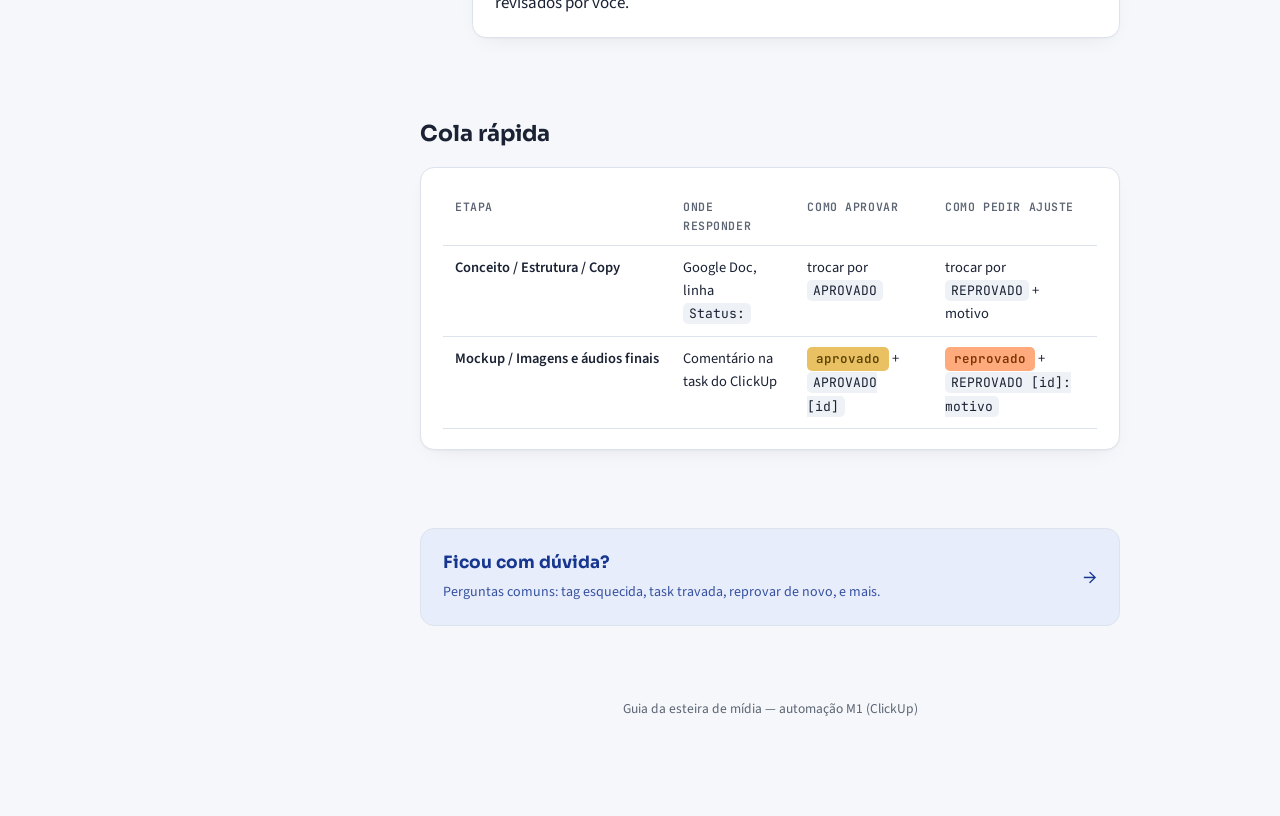
==== commit 7f404903: "Adiciona aba Montador de Peca na navegacao do guia Terceira aba ao lado de "O guia" e "Duvidas comun" ====
--- a/index.html
+++ b/index.html
@@ -121,6 +121,7 @@
     <nav class="top-nav">
       <a href="index.html" class="current">O guia</a>
       <a href="duvidas.html">Dúvidas comuns</a>
+      <a href="montador-peca/">Montador de Peça</a>
     </nav>
   </div>
 </div>
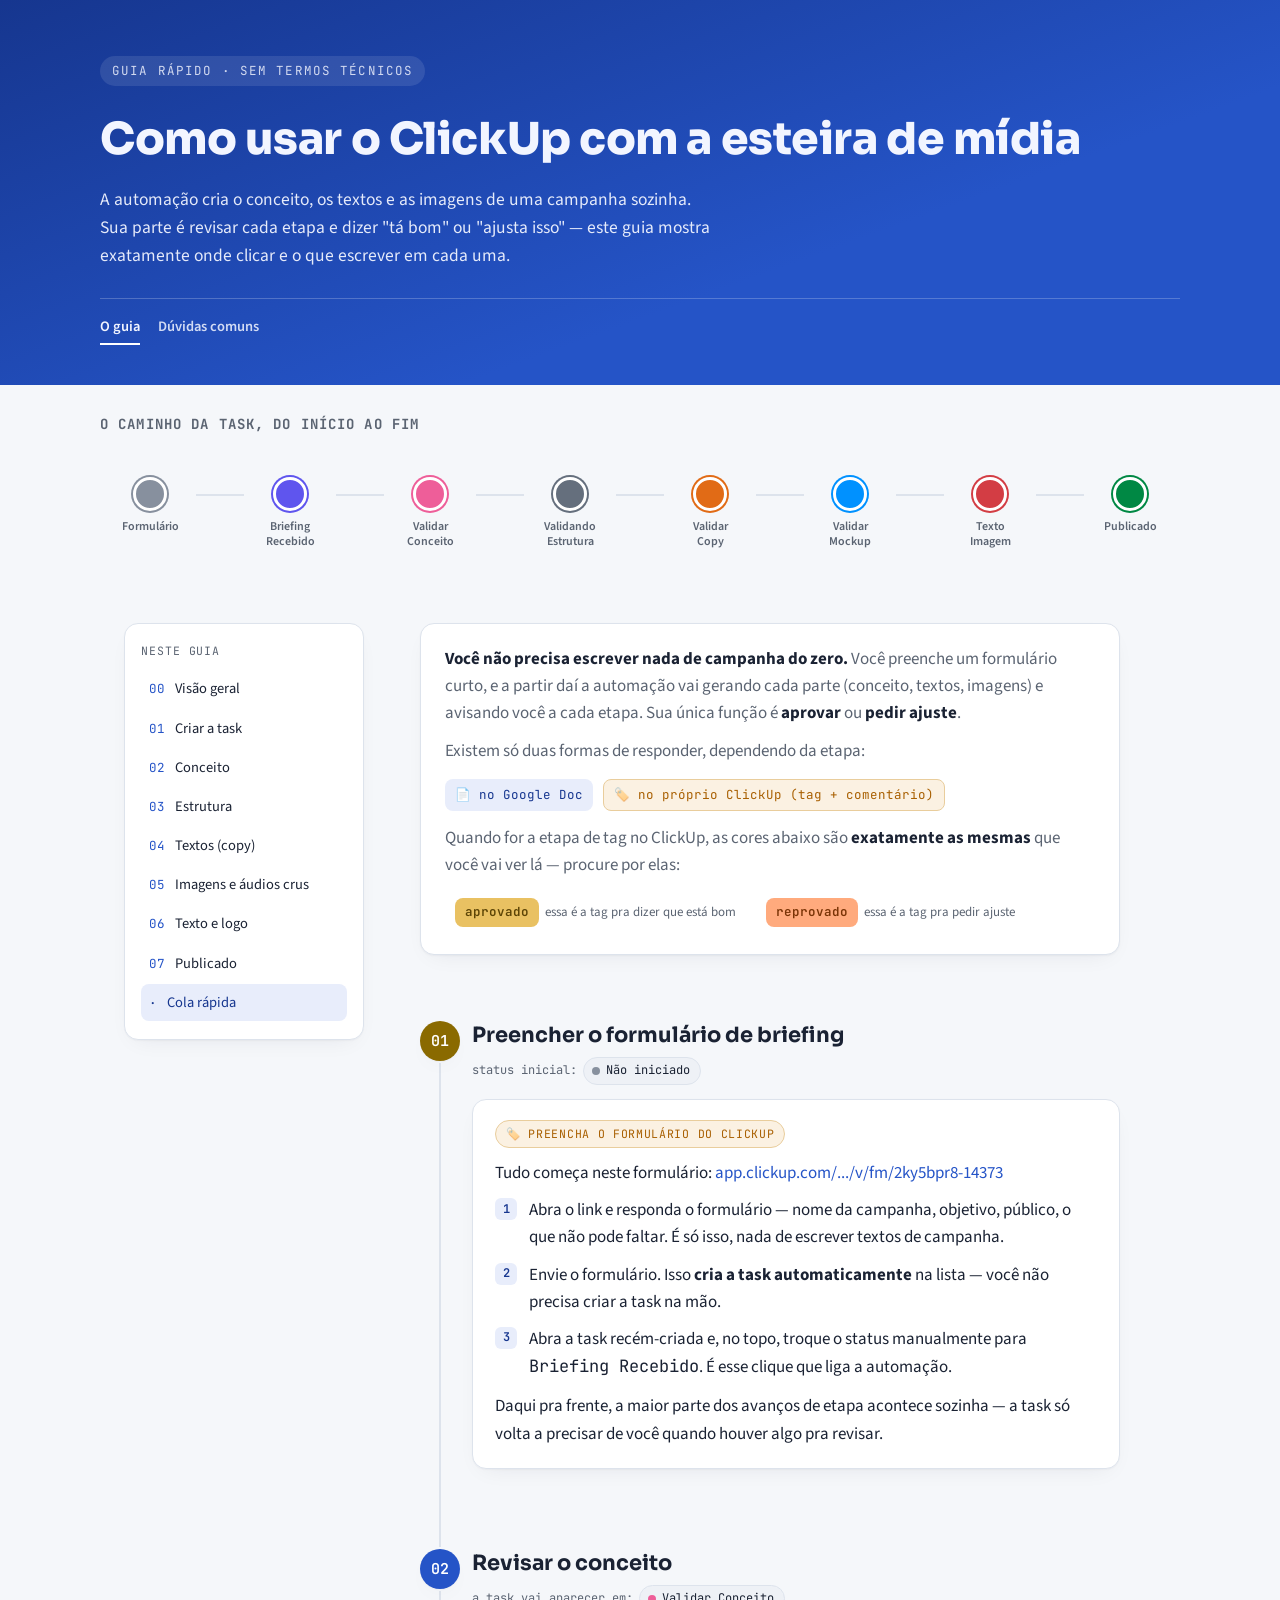
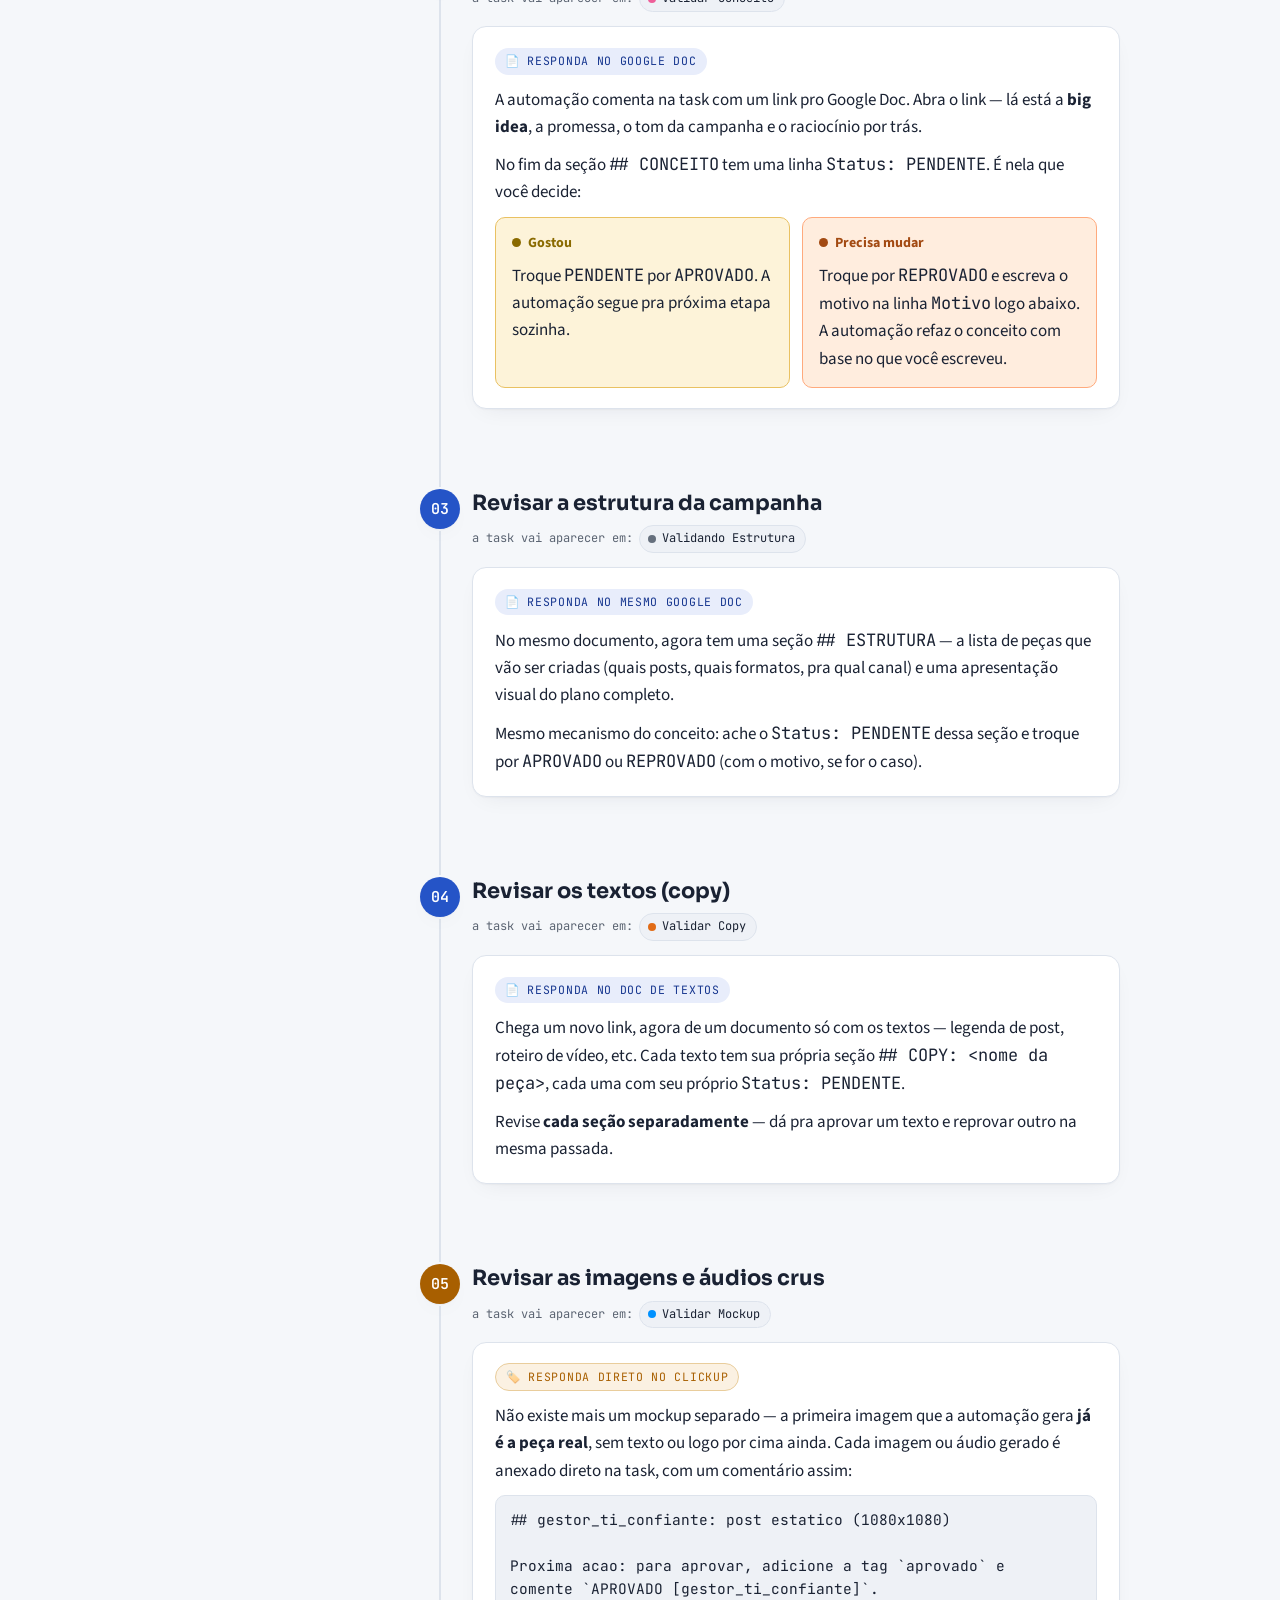
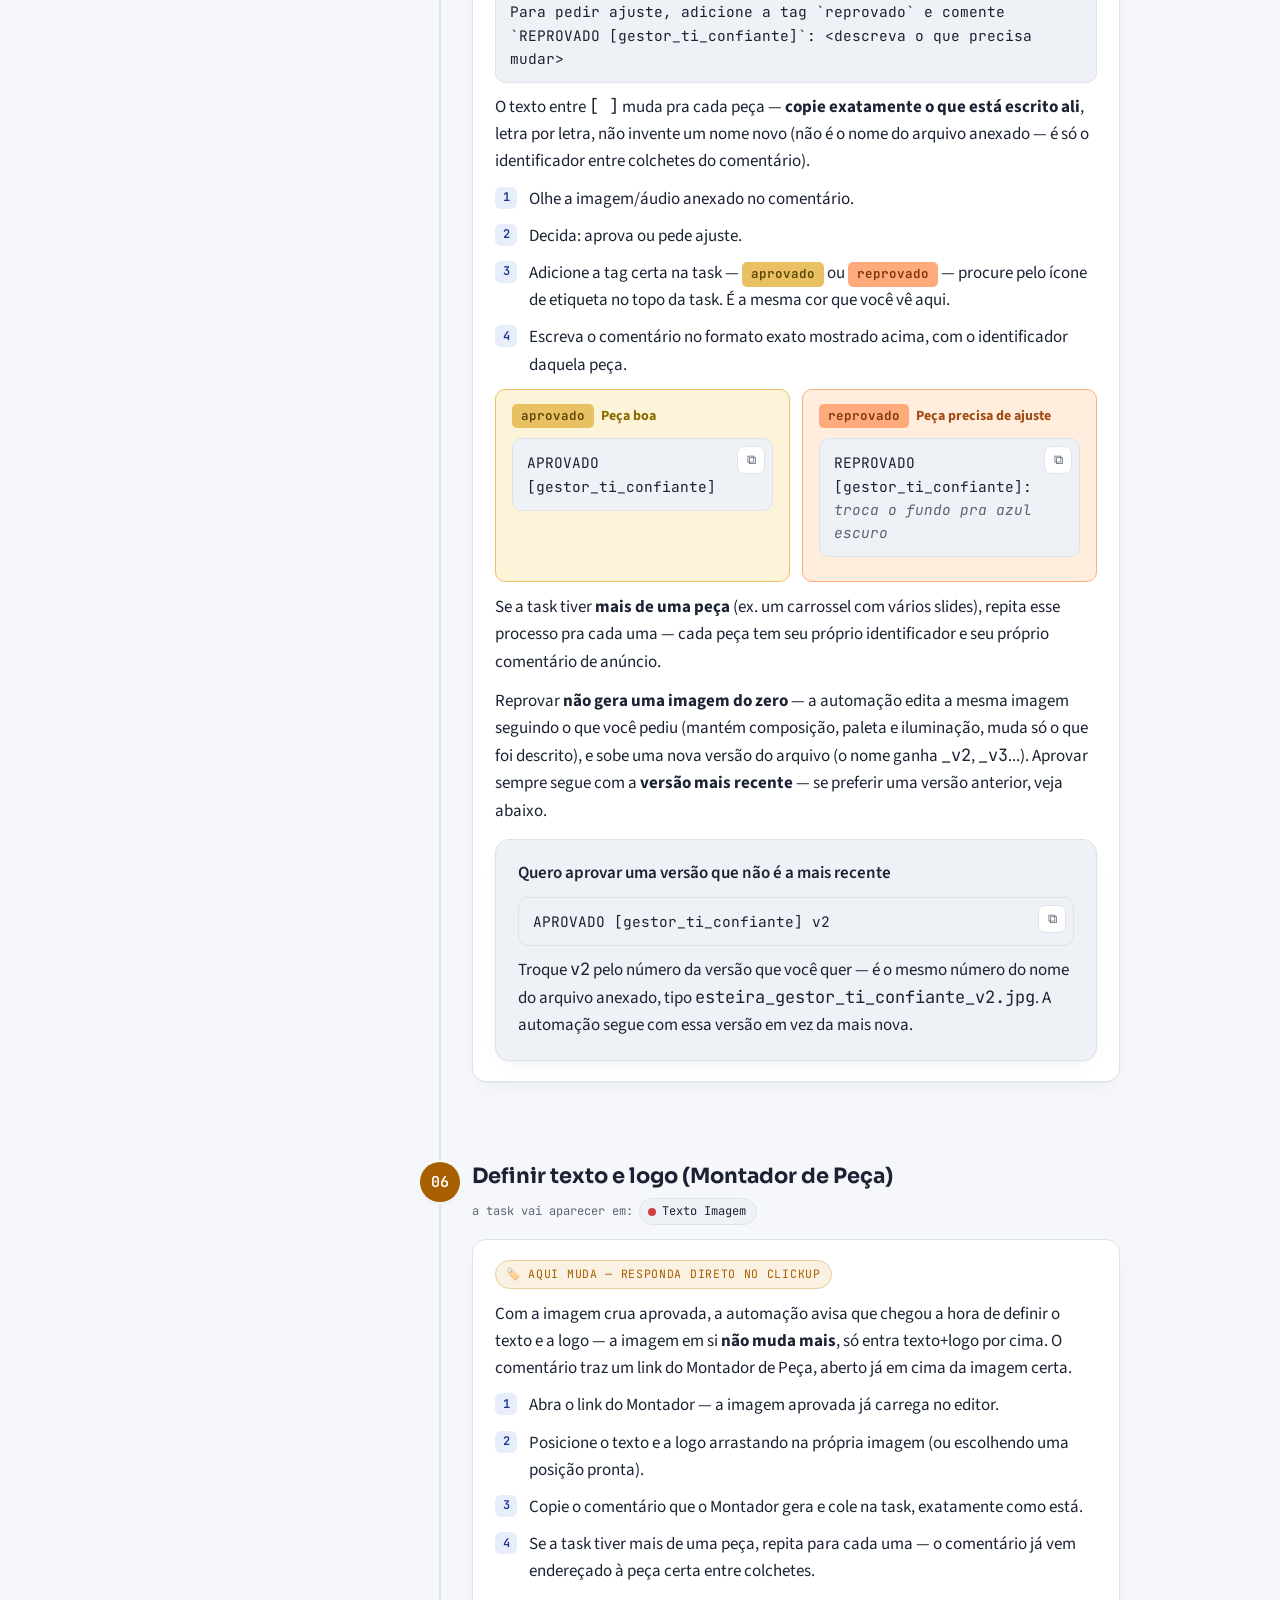
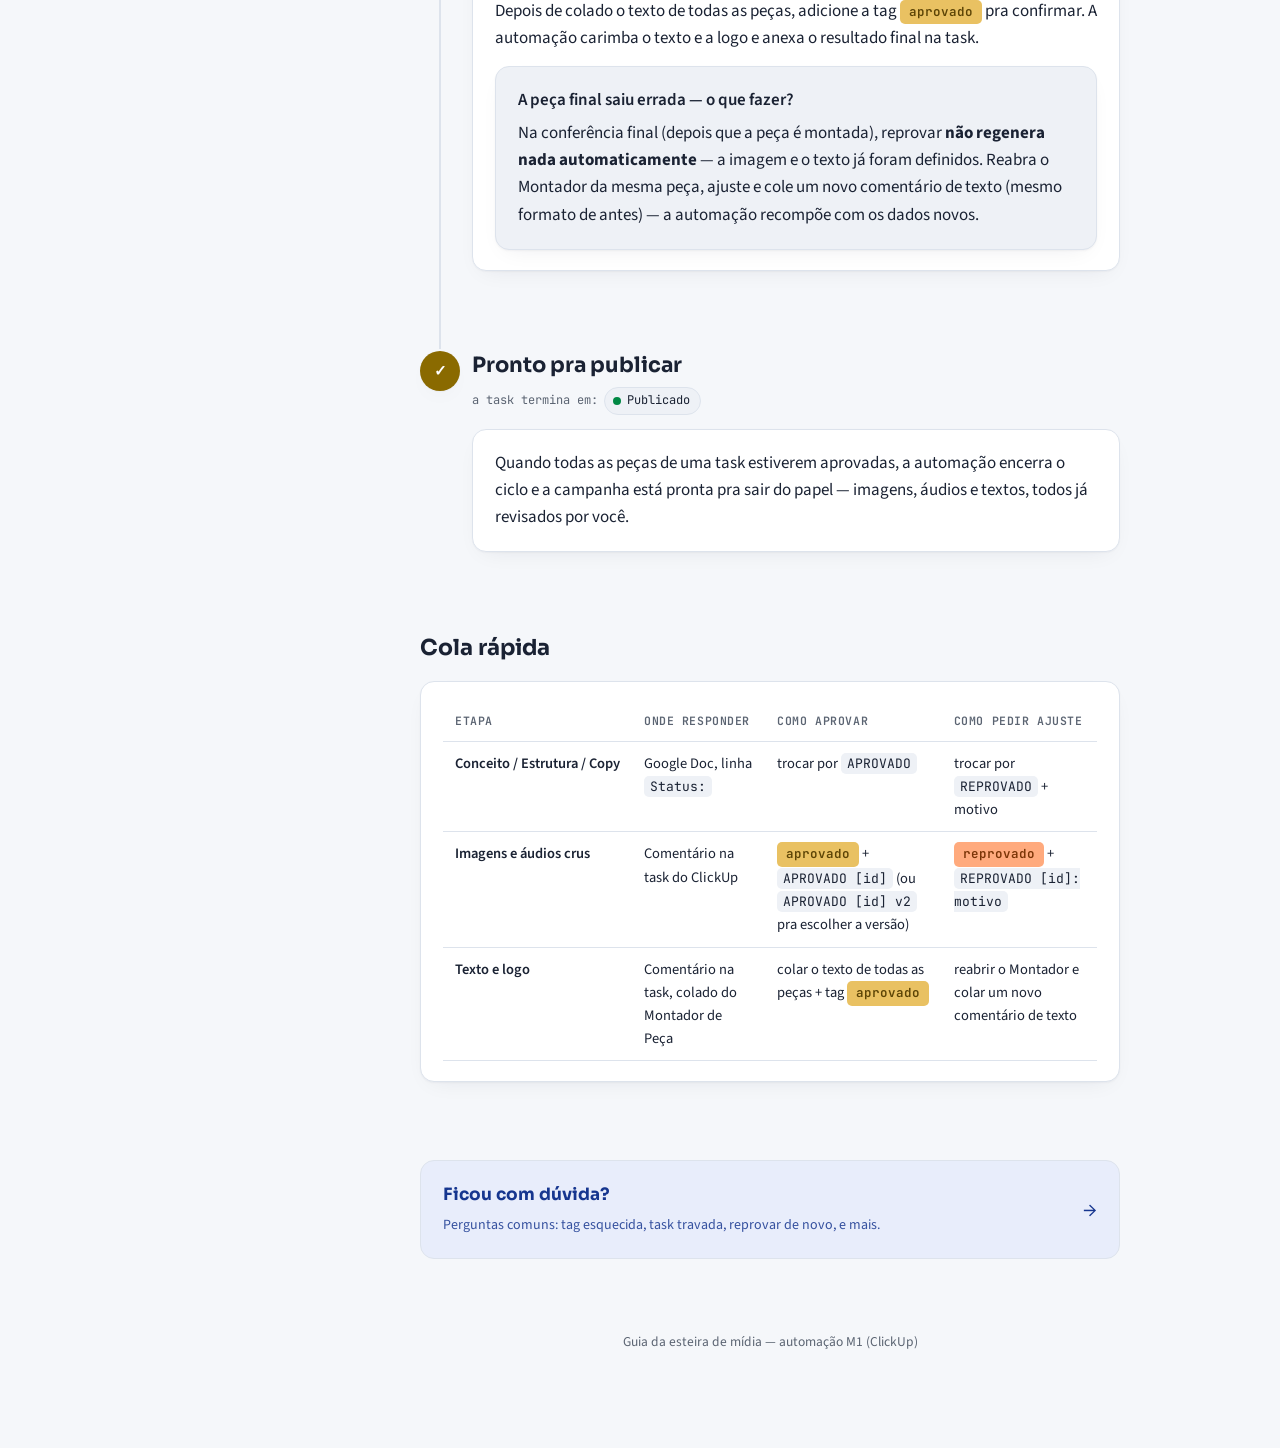
==== commit b437c75f: "docs(guia): atualiza guia pro fluxo real (etapa unica de imagem) Remove a etapa "Mockup" (Google Doc" ====
--- a/index.html
+++ b/index.html
@@ -77,7 +77,7 @@
   100% { transform: scaleX(1);   border-radius: 50%; }
 }
 
-/* 06 Validar Mockup — vira como uma carta, mostrando a prova visual */
+/* 06 Validar Mockup (imagem crua) — vira como uma carta, mostrando a peça */
 .anim-vira { }
 .flowmap-step a:hover .anim-vira { animation: fm-vira 0.9s ease-in-out; }
 @keyframes fm-vira {
@@ -85,7 +85,7 @@
   100% { transform: perspective(200px) rotateY(360deg); }
 }
 
-/* 07 Validar Derivações — se multiplica em várias peças */
+/* 07 Texto Imagem — texto e logo se aplicam em cada peça */
 .flowmap-step a:hover .anim-multiplica { animation: fm-multiplica 1.1s ease-in-out; }
 @keyframes fm-multiplica {
   0%, 100% {
@@ -121,7 +121,6 @@
     <nav class="top-nav">
       <a href="index.html" class="current">O guia</a>
       <a href="duvidas.html">Dúvidas comuns</a>
-      <a href="montador-peca/">Montador de Peça</a>
     </nav>
   </div>
 </div>
@@ -166,16 +165,16 @@
       </div>
       <div class="flowmap-connector"></div>
       <div class="flowmap-step">
-        <a href="#mockup">
+        <a href="#pecas">
           <span class="flowmap-node anim-vira" style="--fcolor:#0091ff"></span>
           <span class="flowmap-label">Validar<br>Mockup</span>
         </a>
       </div>
       <div class="flowmap-connector"></div>
       <div class="flowmap-step">
-        <a href="#pecas">
+        <a href="#texto-logo">
           <span class="flowmap-node anim-multiplica" style="--fcolor:#d33d44"></span>
-          <span class="flowmap-label">Validar<br>Derivações</span>
+          <span class="flowmap-label">Texto<br>Imagem</span>
         </a>
       </div>
       <div class="flowmap-connector"></div>
@@ -199,8 +198,8 @@
         <li><a href="#conceito"><span class="n">02</span> Conceito</a></li>
         <li><a href="#estrutura"><span class="n">03</span> Estrutura</a></li>
         <li><a href="#copy"><span class="n">04</span> Textos (copy)</a></li>
-        <li><a href="#mockup"><span class="n">05</span> Mockup</a></li>
-        <li><a href="#pecas"><span class="n">06</span> Imagens e áudios</a></li>
+        <li><a href="#pecas"><span class="n">05</span> Imagens e áudios crus</a></li>
+        <li><a href="#texto-logo"><span class="n">06</span> Texto e logo</a></li>
         <li><a href="#publicado"><span class="n">07</span> Publicado</a></li>
         <li><a href="#chuleta"><span class="n">·</span> Cola rápida</a></li>
       </ol>
@@ -282,53 +281,20 @@
       </div>
     </div>
 
-    <div class="stage" id="mockup" data-observe>
+    <div class="stage action" id="pecas" data-observe>
       <div class="dot">05</div>
-      <h2>Revisar o mockup</h2>
+      <h2>Revisar as imagens e áudios crus</h2>
       <div class="status-pill">a task vai aparecer em: <span class="chip" style="--dot-color:#0091ff"><i class="status-dot"></i>Validar Mockup</span></div>
       <div class="card">
         <div class="where-tag cu">🏷️ responda direto no ClickUp</div>
-        <p>Antes de gerar todas as imagens finais, a automação gera <strong>uma imagem de prova de conceito</strong> — o mockup — e anexa ela direto na task, com um comentário assim:</p>
-        <div class="type-box-wrap">
-          <div class="type-box" id="exemplo-anuncio-mockup">## mockup: prova de conceito visual
-
-Proxima acao: para aprovar, adicione a tag `aprovado` e comente `APROVADO [mockup]`.
-Para pedir ajuste, adicione a tag `reprovado` e comente `REPROVADO [mockup]`: &lt;descreva o que precisa mudar&gt;</div>
-        </div>
-        <p>Serve pra você confirmar o estilo visual antes de gastar tempo gerando o resto. Mesmo mecanismo das peças finais — só olhar a imagem anexada e decidir.</p>
-        <div class="twocol">
-          <div class="choice good">
-            <div class="head"><span class="tag-pill aprovado">aprovado</span>Estilo aprovado</div>
-            <div class="type-box-wrap">
-              <div class="type-box" id="exemplo-aprovado-mockup">APROVADO [mockup]</div>
-              <button class="copy-btn" data-copy-target="#exemplo-aprovado-mockup" title="Copiar" aria-label="Copiar texto de aprovação">⧉</button>
-            </div>
-          </div>
-          <div class="choice bad">
-            <div class="head"><span class="tag-pill reprovado">reprovado</span>Precisa de ajuste</div>
-            <div class="type-box-wrap">
-              <div class="type-box" id="exemplo-reprovado-mockup">REPROVADO [mockup]: <span class="ph">troca o fundo pra azul escuro</span></div>
-              <button class="copy-btn" data-copy-target="#exemplo-reprovado-mockup" title="Copiar" aria-label="Copiar texto de reprovação">⧉</button>
-            </div>
-          </div>
-        </div>
-      </div>
-    </div>
-
-    <div class="stage action" id="pecas" data-observe>
-      <div class="dot">06</div>
-      <h2>Revisar as imagens e áudios finais</h2>
-      <div class="status-pill">a task vai aparecer em: <span class="chip" style="--dot-color:#d33d44"><i class="status-dot"></i>Validar Derivações</span></div>
-      <div class="card">
-        <div class="where-tag cu">🏷️ aqui muda — responda direto no ClickUp</div>
-        <p>Essa é a única etapa que <strong>não</strong> usa o Google Doc. Cada imagem ou áudio gerado é anexado direto na task, com um comentário assim:</p>
+        <p>Não existe mais um mockup separado — a primeira imagem que a automação gera <strong>já é a peça real</strong>, sem texto ou logo por cima ainda. Cada imagem ou áudio gerado é anexado direto na task, com um comentário assim:</p>
         <div class="type-box-wrap">
           <div class="type-box" id="exemplo-anuncio">## gestor_ti_confiante: post estatico (1080x1080)
 
 Proxima acao: para aprovar, adicione a tag `aprovado` e comente `APROVADO [gestor_ti_confiante]`.
 Para pedir ajuste, adicione a tag `reprovado` e comente `REPROVADO [gestor_ti_confiante]`: &lt;descreva o que precisa mudar&gt;</div>
         </div>
-        <p>O texto entre <code>[ ]</code> muda pra cada peça — <strong>copie exatamente o que está escrito ali</strong>, letra por letra, não invente um nome novo.</p>
+        <p>O texto entre <code>[ ]</code> muda pra cada peça — <strong>copie exatamente o que está escrito ali</strong>, letra por letra, não invente um nome novo (não é o nome do arquivo anexado — é só o identificador entre colchetes do comentário).</p>
         <ol class="step-list">
           <li>Olhe a imagem/áudio anexado no comentário.</li>
           <li>Decida: aprova ou pede ajuste.</li>
@@ -352,6 +318,36 @@
           </div>
         </div>
         <p style="margin-top:12px">Se a task tiver <strong>mais de uma peça</strong> (ex. um carrossel com vários slides), repita esse processo pra cada uma — cada peça tem seu próprio identificador e seu próprio comentário de anúncio.</p>
+        <p style="margin-top:12px">Reprovar <strong>não gera uma imagem do zero</strong> — a automação edita a mesma imagem seguindo o que você pediu (mantém composição, paleta e iluminação, muda só o que foi descrito), e sobe uma nova versão do arquivo (o nome ganha <code>_v2</code>, <code>_v3</code>...). Aprovar sempre segue com a <strong>versão mais recente</strong> — se preferir uma versão anterior, veja abaixo.</p>
+        <div class="card" style="margin-top:14px; background:var(--surface-2)">
+          <div class="head" style="font-weight:600; margin-bottom:6px">Quero aprovar uma versão que não é a mais recente</div>
+          <div class="type-box-wrap">
+            <div class="type-box" id="exemplo-aprovado-versao">APROVADO [gestor_ti_confiante] v2</div>
+            <button class="copy-btn" data-copy-target="#exemplo-aprovado-versao" title="Copiar" aria-label="Copiar texto de aprovação com versão">⧉</button>
+          </div>
+          <p style="margin:8px 0 0">Troque <code>v2</code> pelo número da versão que você quer — é o mesmo número do nome do arquivo anexado, tipo <code>esteira_gestor_ti_confiante_v2.jpg</code>. A automação segue com essa versão em vez da mais nova.</p>
+        </div>
+      </div>
+    </div>
+
+    <div class="stage action" id="texto-logo" data-observe>
+      <div class="dot">06</div>
+      <h2>Definir texto e logo (Montador de Peça)</h2>
+      <div class="status-pill">a task vai aparecer em: <span class="chip" style="--dot-color:#d33d44"><i class="status-dot"></i>Texto Imagem</span></div>
+      <div class="card">
+        <div class="where-tag cu">🏷️ aqui muda — responda direto no ClickUp</div>
+        <p>Com a imagem crua aprovada, a automação avisa que chegou a hora de definir o texto e a logo — a imagem em si <strong>não muda mais</strong>, só entra texto+logo por cima. O comentário traz um link do Montador de Peça, aberto já em cima da imagem certa.</p>
+        <ol class="step-list">
+          <li>Abra o link do Montador — a imagem aprovada já carrega no editor.</li>
+          <li>Posicione o texto e a logo arrastando na própria imagem (ou escolhendo uma posição pronta).</li>
+          <li>Copie o comentário que o Montador gera e cole na task, exatamente como está.</li>
+          <li>Se a task tiver mais de uma peça, repita para cada uma — o comentário já vem endereçado à peça certa entre colchetes.</li>
+        </ol>
+        <p style="margin-top:12px">Depois de colado o texto de todas as peças, adicione a tag <span class="tag-pill aprovado">aprovado</span> pra confirmar. A automação carimba o texto e a logo e anexa o resultado final na task.</p>
+        <div class="card" style="margin-top:14px; background:var(--surface-2)">
+          <div class="head" style="font-weight:600; margin-bottom:6px">A peça final saiu errada — o que fazer?</div>
+          <p>Na conferência final (depois que a peça é montada), reprovar <strong>não regenera nada automaticamente</strong> — a imagem e o texto já foram definidos. Reabra o Montador da mesma peça, ajuste e cole um novo comentário de texto (mesmo formato de antes) — a automação recompõe com os dados novos.</p>
+        </div>
       </div>
     </div>
 
@@ -379,10 +375,16 @@
               <td>trocar por <code>REPROVADO</code> + motivo</td>
             </tr>
             <tr>
-              <td>Mockup / Imagens e áudios finais</td>
+              <td>Imagens e áudios crus</td>
               <td>Comentário na task do ClickUp</td>
-              <td><span class="tag-pill aprovado">aprovado</span> + <code>APROVADO [id]</code></td>
+              <td><span class="tag-pill aprovado">aprovado</span> + <code>APROVADO [id]</code> (ou <code>APROVADO [id] v2</code> pra escolher a versão)</td>
               <td><span class="tag-pill reprovado">reprovado</span> + <code>REPROVADO [id]: motivo</code></td>
+            </tr>
+            <tr>
+              <td>Texto e logo</td>
+              <td>Comentário na task, colado do Montador de Peça</td>
+              <td>colar o texto de todas as peças + tag <span class="tag-pill aprovado">aprovado</span></td>
+              <td>reabrir o Montador e colar um novo comentário de texto</td>
             </tr>
           </tbody>
         </table>
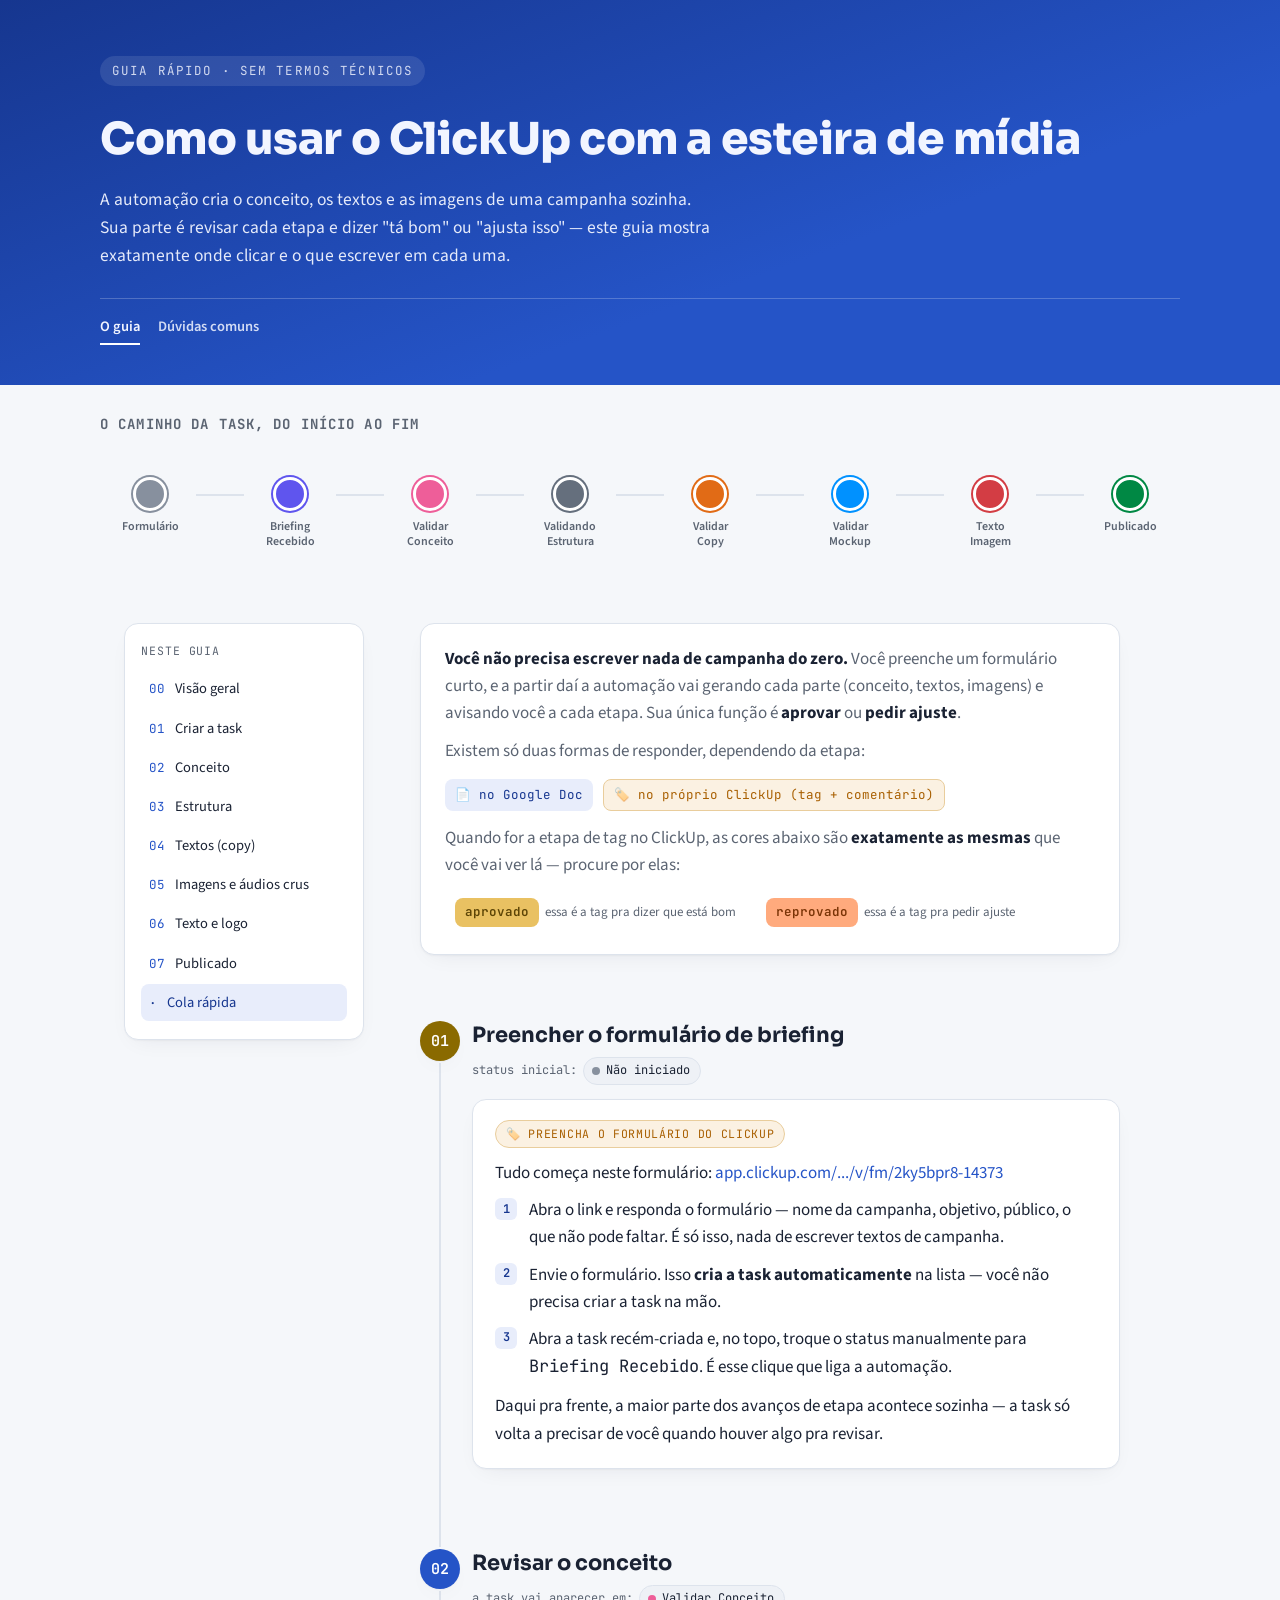
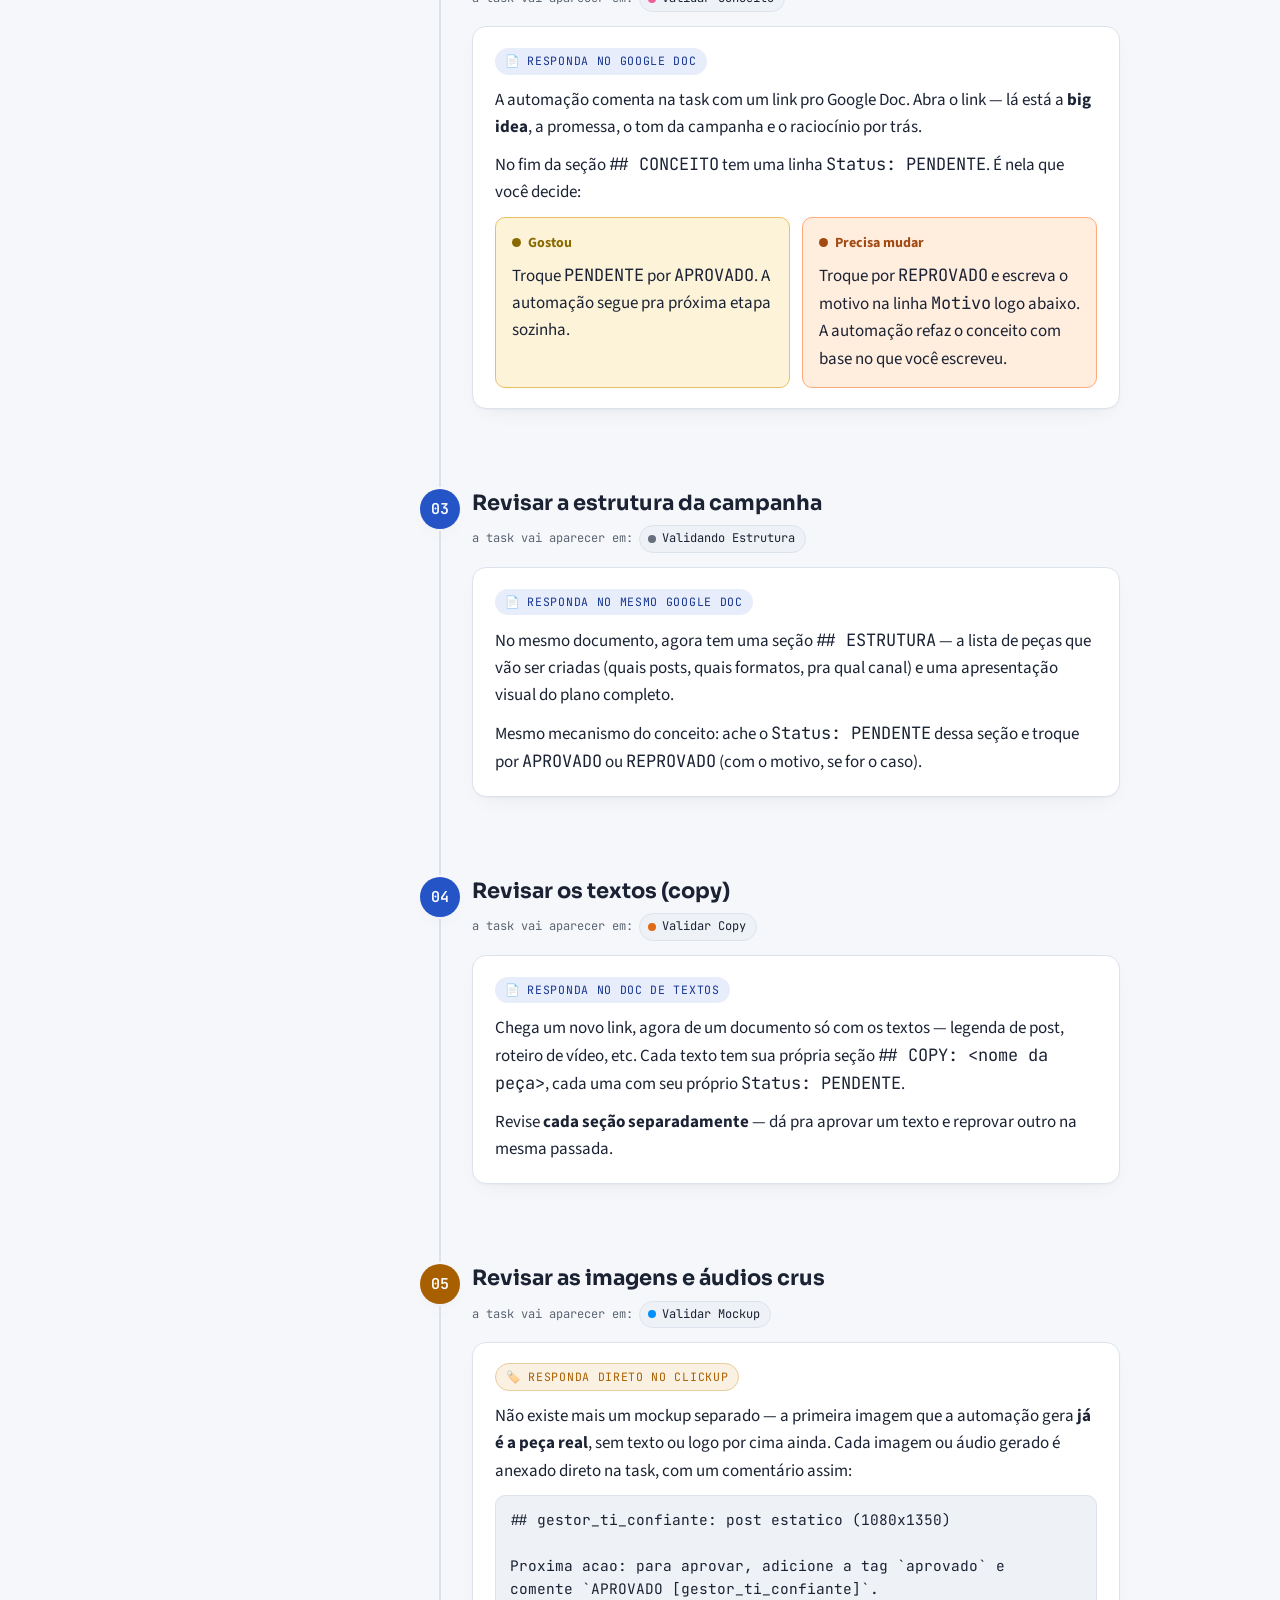
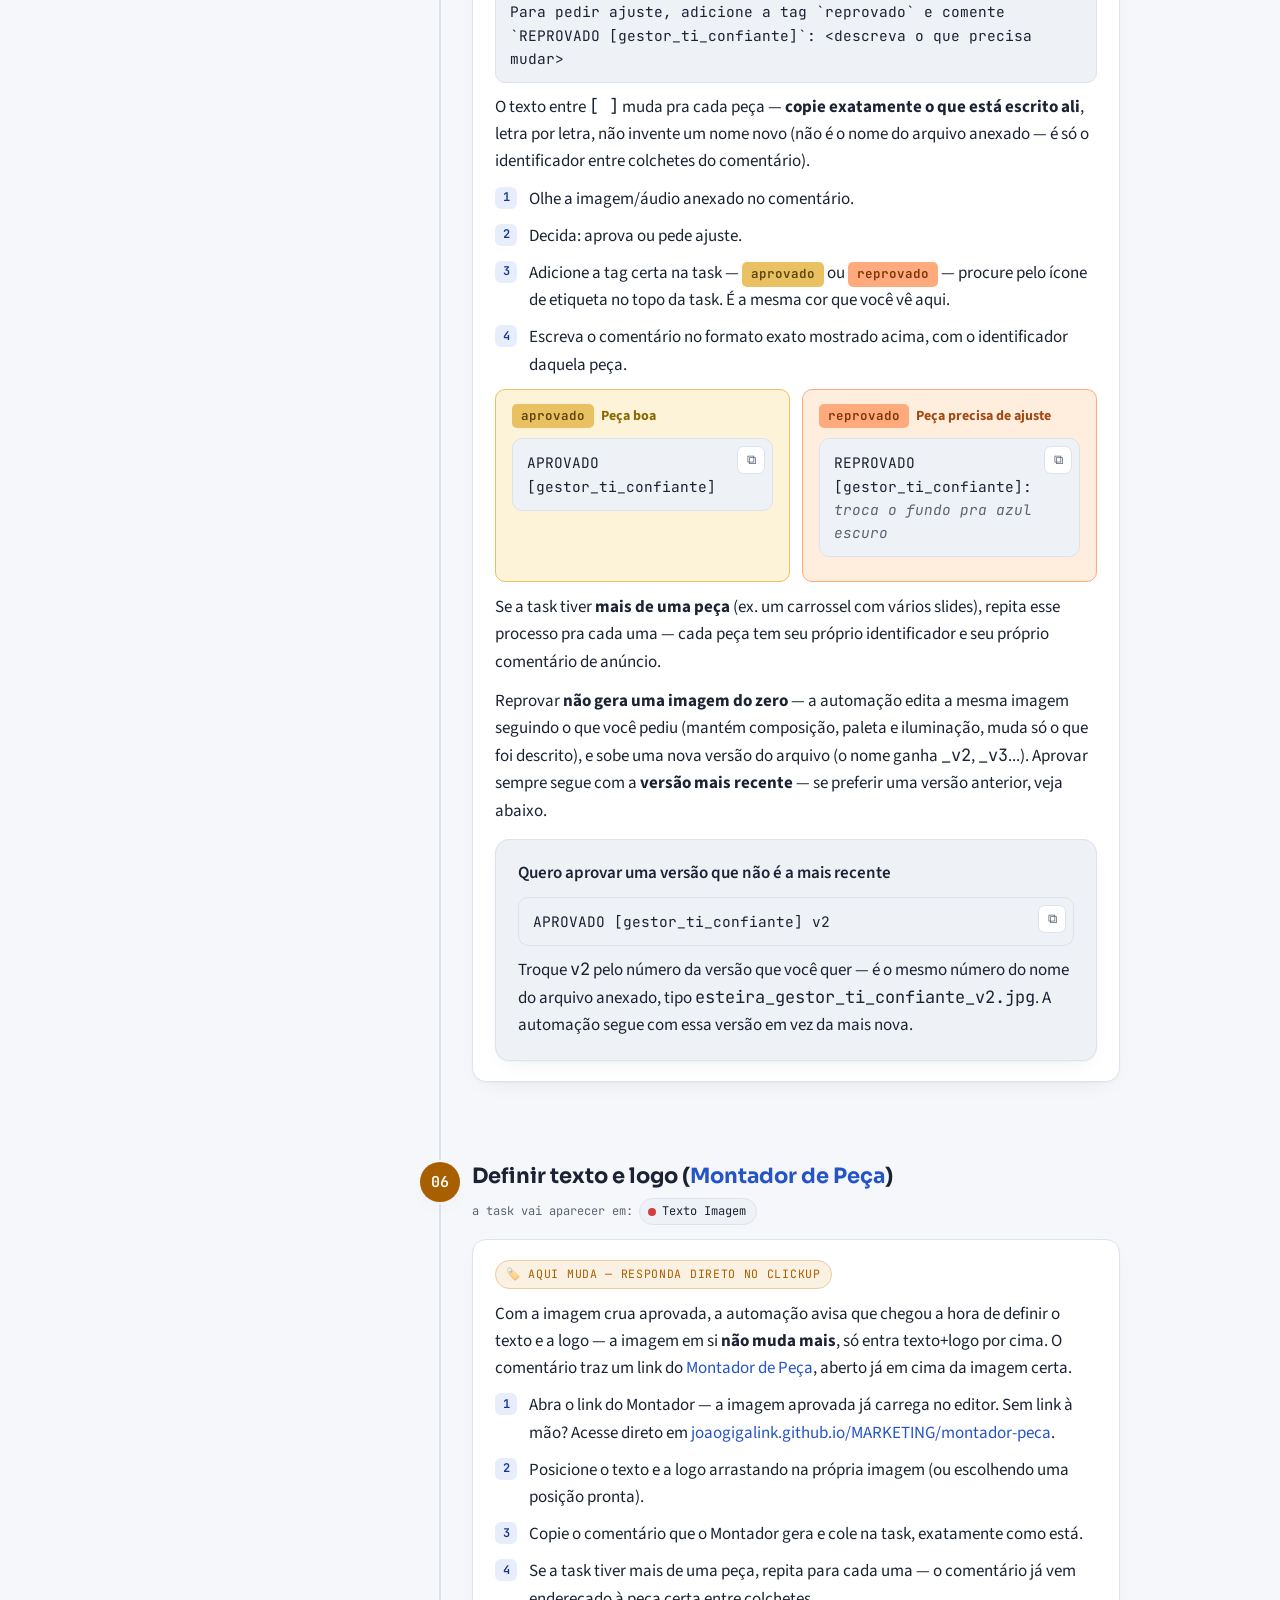
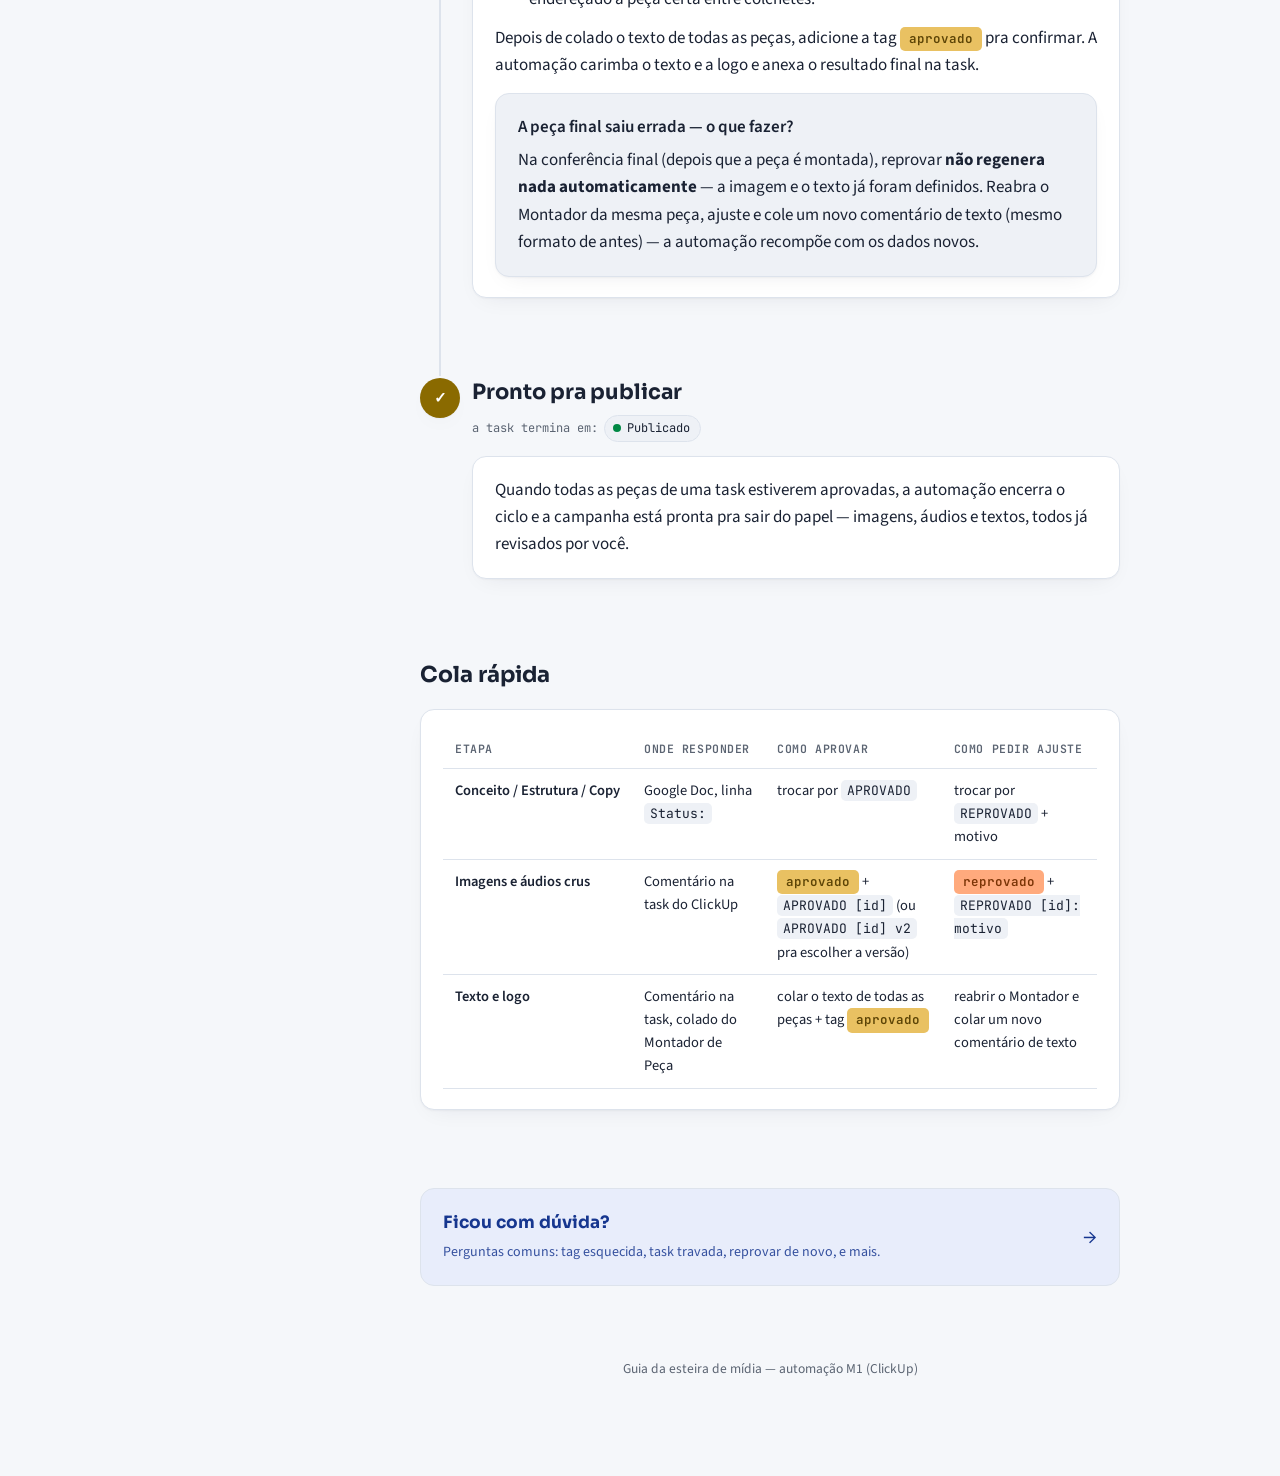
==== commit 0131d39b: "fix(guia): linka o Montador de Peça e atualiza exemplo de Post Estático O Montador de Peça (montador" ====
--- a/index.html
+++ b/index.html
@@ -289,7 +289,7 @@
         <div class="where-tag cu">🏷️ responda direto no ClickUp</div>
         <p>Não existe mais um mockup separado — a primeira imagem que a automação gera <strong>já é a peça real</strong>, sem texto ou logo por cima ainda. Cada imagem ou áudio gerado é anexado direto na task, com um comentário assim:</p>
         <div class="type-box-wrap">
-          <div class="type-box" id="exemplo-anuncio">## gestor_ti_confiante: post estatico (1080x1080)
+          <div class="type-box" id="exemplo-anuncio">## gestor_ti_confiante: post estatico (1080x1350)
 
 Proxima acao: para aprovar, adicione a tag `aprovado` e comente `APROVADO [gestor_ti_confiante]`.
 Para pedir ajuste, adicione a tag `reprovado` e comente `REPROVADO [gestor_ti_confiante]`: &lt;descreva o que precisa mudar&gt;</div>
@@ -332,13 +332,13 @@
 
     <div class="stage action" id="texto-logo" data-observe>
       <div class="dot">06</div>
-      <h2>Definir texto e logo (Montador de Peça)</h2>
+      <h2>Definir texto e logo (<a href="https://joaogigalink.github.io/MARKETING/montador-peca/" target="_blank" rel="noopener">Montador de Peça</a>)</h2>
       <div class="status-pill">a task vai aparecer em: <span class="chip" style="--dot-color:#d33d44"><i class="status-dot"></i>Texto Imagem</span></div>
       <div class="card">
         <div class="where-tag cu">🏷️ aqui muda — responda direto no ClickUp</div>
-        <p>Com a imagem crua aprovada, a automação avisa que chegou a hora de definir o texto e a logo — a imagem em si <strong>não muda mais</strong>, só entra texto+logo por cima. O comentário traz um link do Montador de Peça, aberto já em cima da imagem certa.</p>
+        <p>Com a imagem crua aprovada, a automação avisa que chegou a hora de definir o texto e a logo — a imagem em si <strong>não muda mais</strong>, só entra texto+logo por cima. O comentário traz um link do <a href="https://joaogigalink.github.io/MARKETING/montador-peca/" target="_blank" rel="noopener">Montador de Peça</a>, aberto já em cima da imagem certa.</p>
         <ol class="step-list">
-          <li>Abra o link do Montador — a imagem aprovada já carrega no editor.</li>
+          <li>Abra o link do Montador — a imagem aprovada já carrega no editor. Sem link à mão? Acesse direto em <a href="https://joaogigalink.github.io/MARKETING/montador-peca/" target="_blank" rel="noopener">joaogigalink.github.io/MARKETING/montador-peca</a>.</li>
           <li>Posicione o texto e a logo arrastando na própria imagem (ou escolhendo uma posição pronta).</li>
           <li>Copie o comentário que o Montador gera e cole na task, exatamente como está.</li>
           <li>Se a task tiver mais de uma peça, repita para cada uma — o comentário já vem endereçado à peça certa entre colchetes.</li>
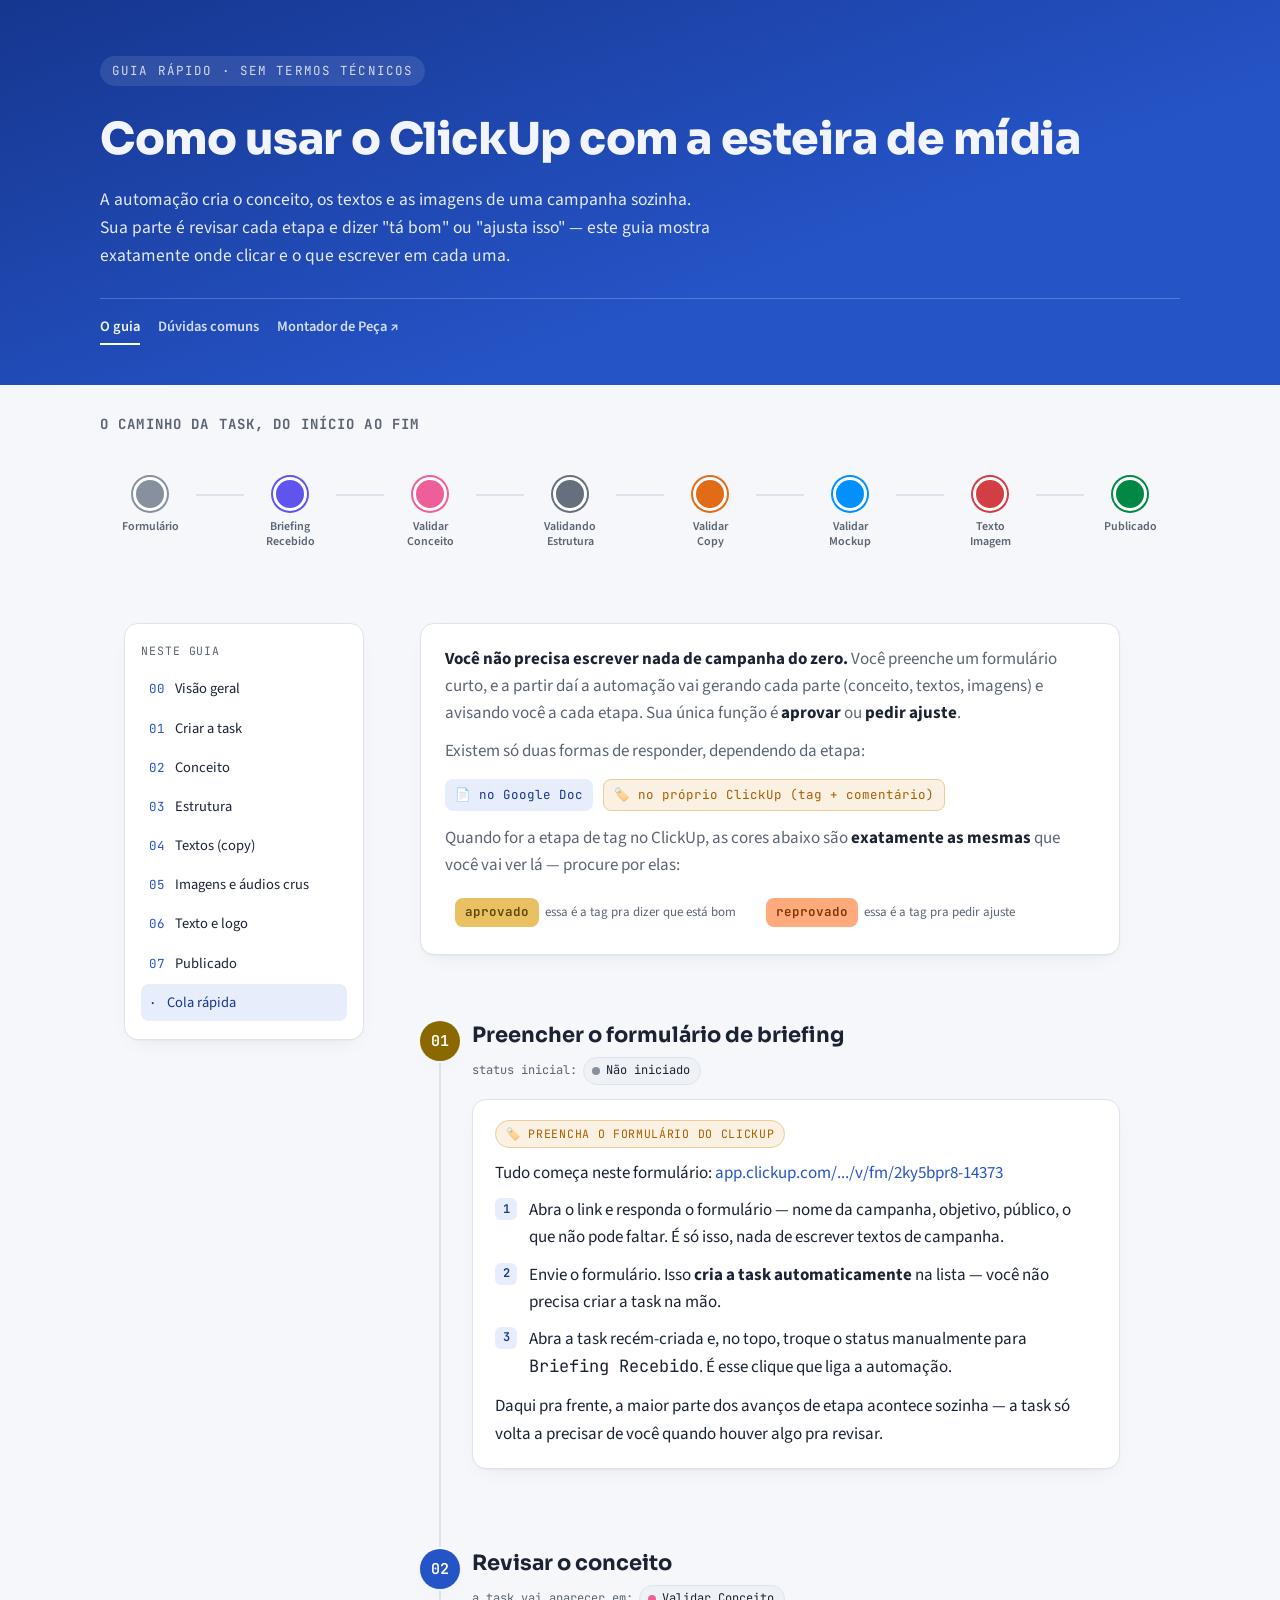
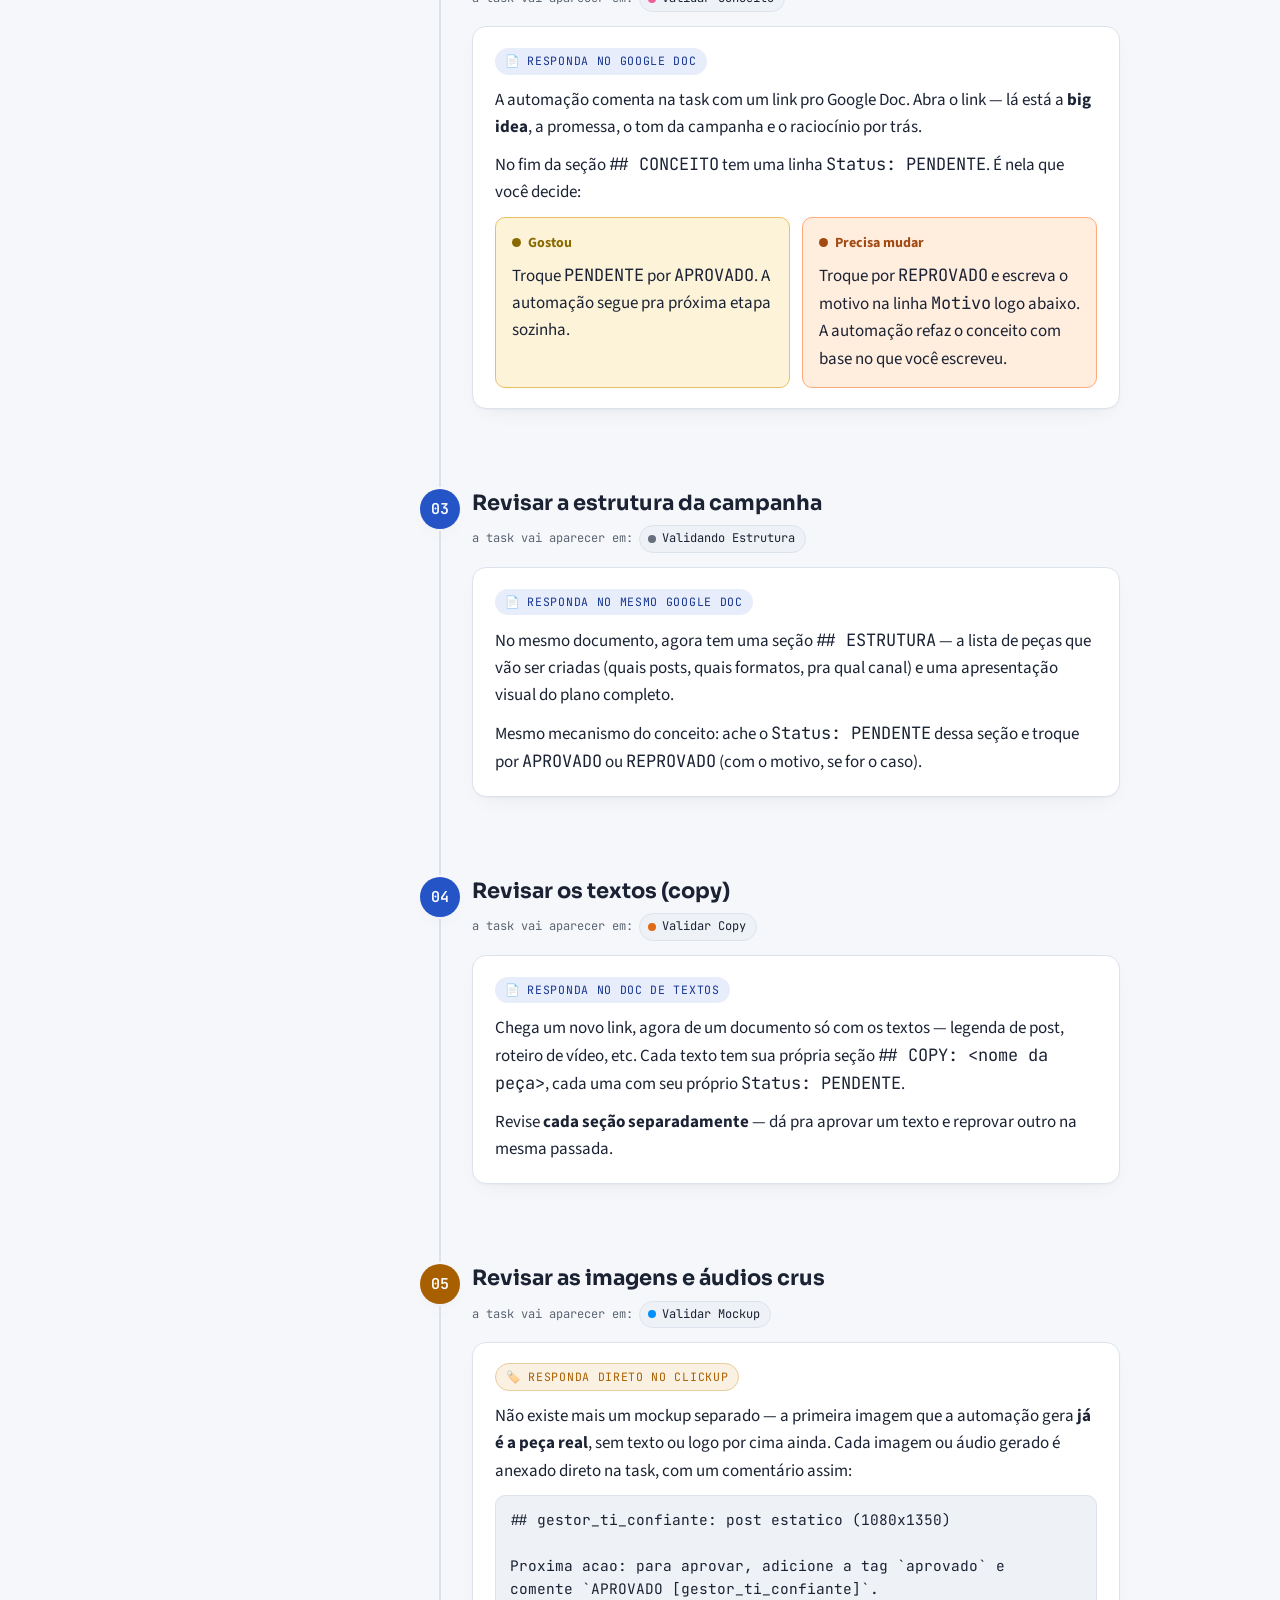
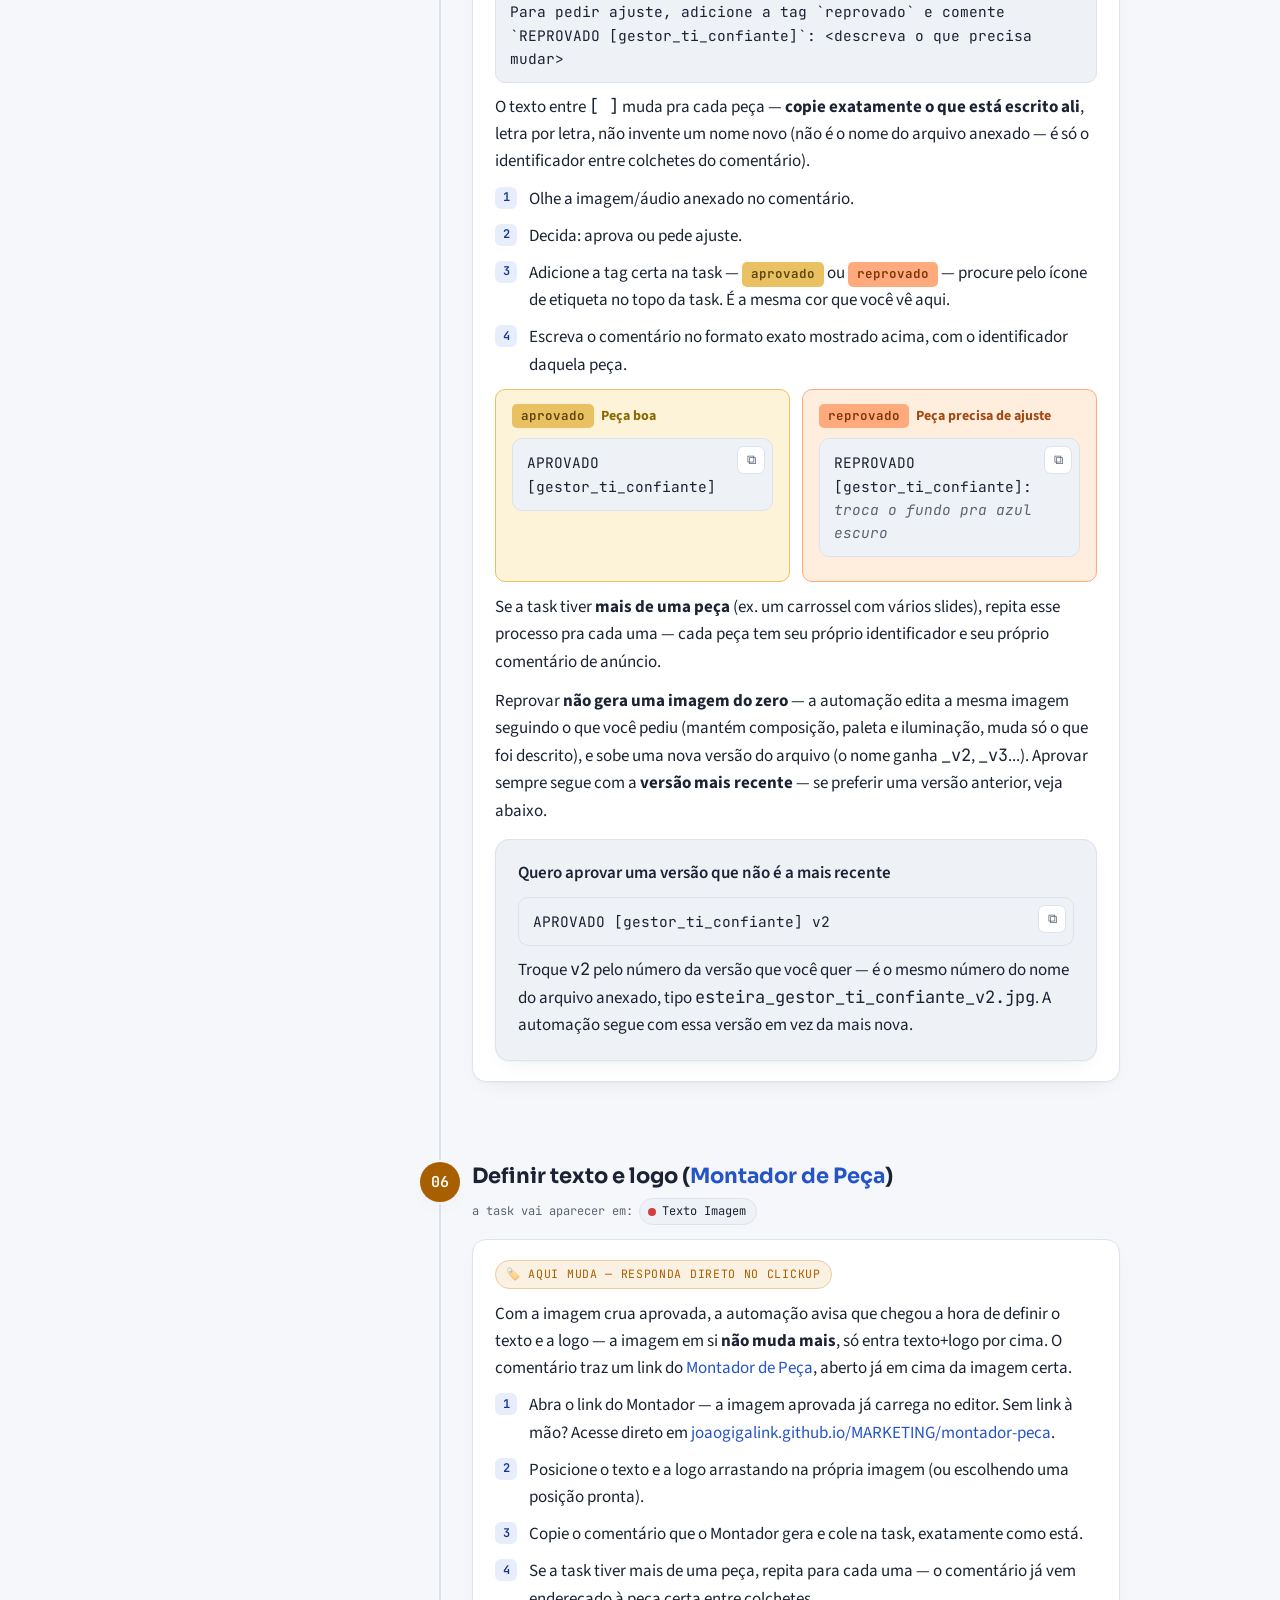
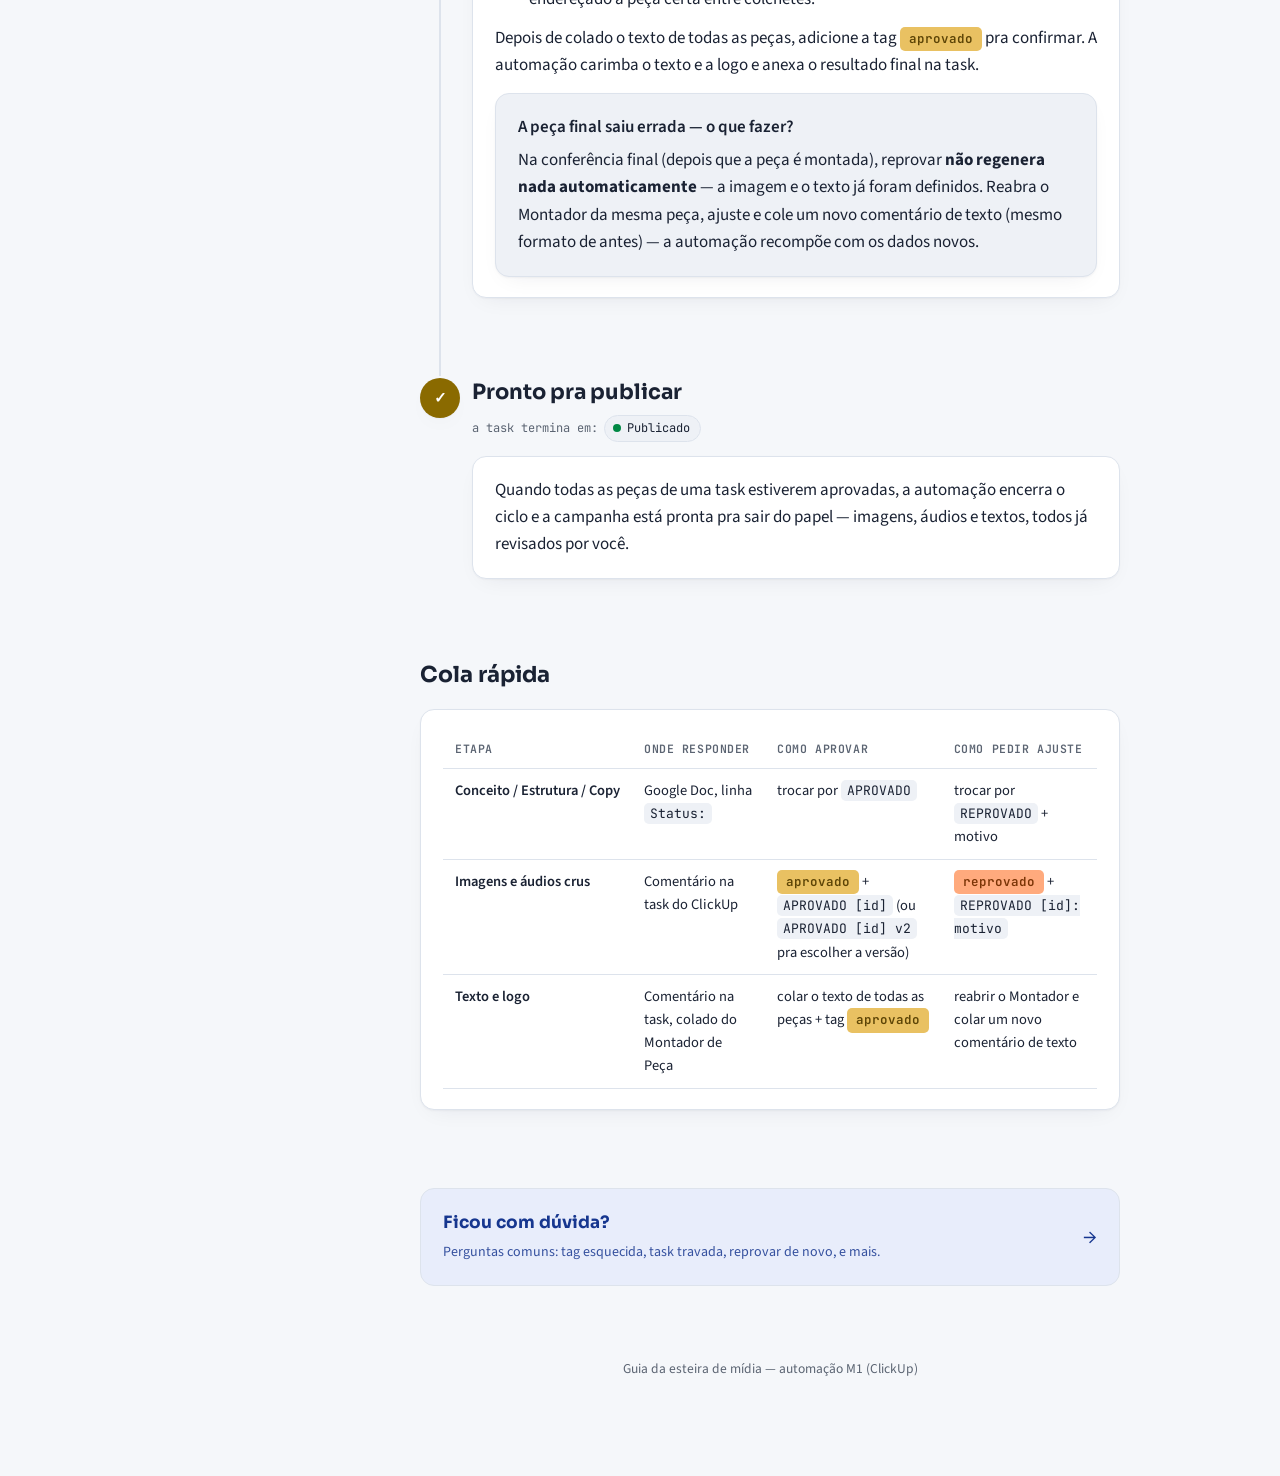
==== commit c3adaec9: "feat(guia): adiciona atalho pro Montador de Peça no menu do topo Terceiro item em .top-nav (index.ht" ====
--- a/index.html
+++ b/index.html
@@ -121,6 +121,7 @@
     <nav class="top-nav">
       <a href="index.html" class="current">O guia</a>
       <a href="duvidas.html">Dúvidas comuns</a>
+      <a href="montador-peca/" target="_blank" rel="noopener">Montador de Peça ↗</a>
     </nav>
   </div>
 </div>
